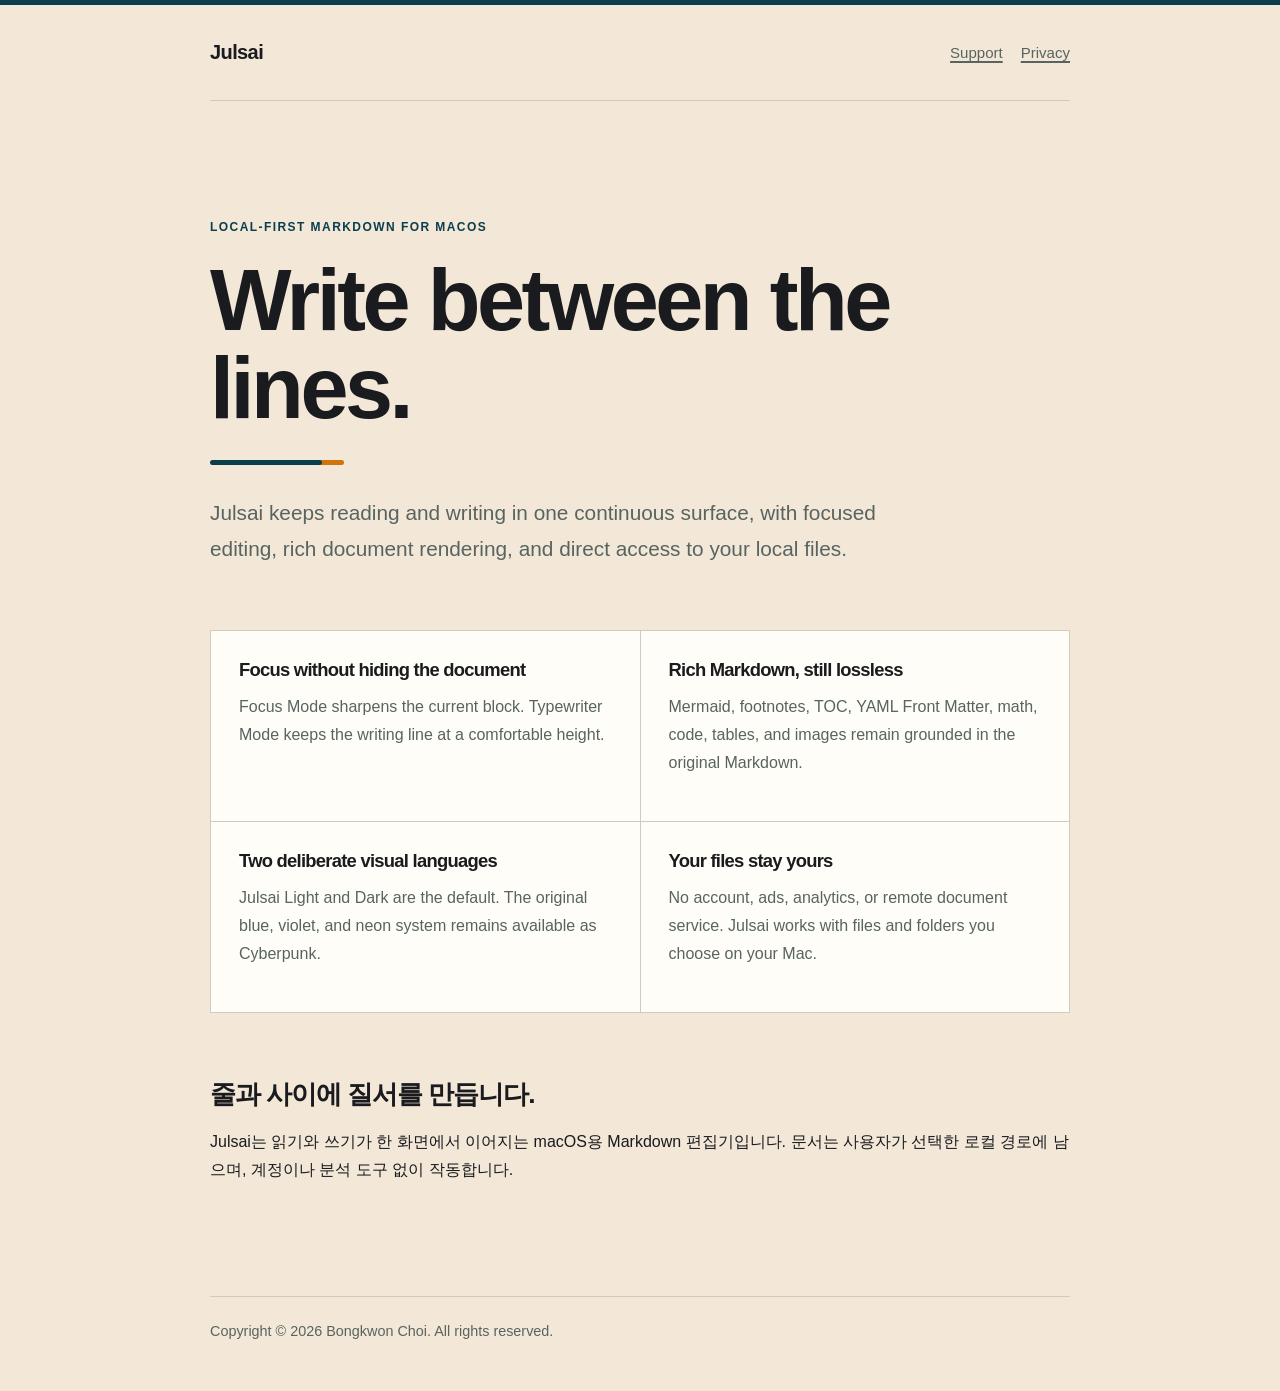
==== index.html @ a71519e7 "Publish Julsai support site" ====
<!doctype html>
<html lang="en">
<head>
  <meta charset="utf-8">
  <meta name="viewport" content="width=device-width, initial-scale=1">
  <meta name="description" content="Julsai is a focused, local-first Markdown editor for macOS.">
  <title>Julsai — Markdown, made for deep focus</title>
  <link rel="stylesheet" href="assets/site.css">
</head>
<body>
  <div class="shell">
    <header>
      <a class="wordmark" href="./">Julsai</a>
      <nav aria-label="Primary navigation">
        <a href="support/">Support</a>
        <a href="privacy/">Privacy</a>
      </nav>
    </header>
    <main>
      <p class="eyebrow">Local-first Markdown for macOS</p>
      <h1>Write between the lines.</h1>
      <p class="lede">Julsai keeps reading and writing in one continuous surface, with focused editing, rich document rendering, and direct access to your local files.</p>
      <div class="feature-grid">
        <section>
          <h2>Focus without hiding the document</h2>
          <p>Focus Mode sharpens the current block. Typewriter Mode keeps the writing line at a comfortable height.</p>
        </section>
        <section>
          <h2>Rich Markdown, still lossless</h2>
          <p>Mermaid, footnotes, TOC, YAML Front Matter, math, code, tables, and images remain grounded in the original Markdown.</p>
        </section>
        <section>
          <h2>Two deliberate visual languages</h2>
          <p>Julsai Light and Dark are the default. The original blue, violet, and neon system remains available as Cyberpunk.</p>
        </section>
        <section>
          <h2>Your files stay yours</h2>
          <p>No account, ads, analytics, or remote document service. Julsai works with files and folders you choose on your Mac.</p>
        </section>
      </div>
      <h2 lang="ko">줄과 사이에 질서를 만듭니다.</h2>
      <p lang="ko">Julsai는 읽기와 쓰기가 한 화면에서 이어지는 macOS용 Markdown 편집기입니다. 문서는 사용자가 선택한 로컬 경로에 남으며, 계정이나 분석 도구 없이 작동합니다.</p>
    </main>
    <footer>Copyright © 2026 Bongkwon Choi. All rights reserved.</footer>
  </div>
</body>
</html>
---- assets/site.css ----
:root {
  color-scheme: light dark;
  --canvas: #f3e7d8;
  --surface: #fffdf7;
  --text: #191b1e;
  --secondary: #586460;
  --line: #d1cabd;
  --structure: #0b3e4c;
  --decorative: #aa1e14;
  --highlight: #d0750a;
}

@media (prefers-color-scheme: dark) {
  :root {
    --canvas: #191b1e;
    --surface: #111718;
    --text: #f3e7d8;
    --secondary: #a7b1ad;
    --line: #303939;
    --structure: #7f9392;
    --decorative: #c76e62;
    --highlight: #d0750a;
  }
}

* { box-sizing: border-box; }

html {
  border-top: 5px solid var(--structure);
  background: var(--canvas);
  color: var(--text);
  font-family: -apple-system, BlinkMacSystemFont, "Apple SD Gothic Neo", "Noto Sans KR", sans-serif;
}

body { margin: 0; }

a {
  color: var(--structure);
  text-decoration-thickness: 2px;
  text-underline-offset: 3px;
}

a:focus-visible {
  outline: 3px solid var(--highlight);
  outline-offset: 3px;
}

.shell {
  width: min(100% - 40px, 860px);
  margin: 0 auto;
}

header {
  display: flex;
  align-items: center;
  justify-content: space-between;
  gap: 24px;
  min-height: 96px;
  border-bottom: 1px solid var(--line);
}

.wordmark {
  color: var(--text);
  font-size: 1.25rem;
  font-weight: 760;
  letter-spacing: -0.03em;
  text-decoration: none;
}

nav { display: flex; flex-wrap: wrap; gap: 18px; }
nav a { color: var(--secondary); font-size: 0.94rem; }

main { padding: clamp(60px, 11vw, 116px) 0 96px; }

.eyebrow {
  margin: 0 0 18px;
  color: var(--structure);
  font-size: 0.75rem;
  font-weight: 760;
  letter-spacing: 0.12em;
  text-transform: uppercase;
}

h1, h2 { letter-spacing: -0.04em; }
h1 { max-width: 760px; margin: 0; font-size: clamp(2.8rem, 8vw, 5.4rem); line-height: 1.02; }
h1::after { display: block; width: 112px; height: 5px; margin-top: 28px; border-radius: 99px; background: var(--structure); box-shadow: 22px 0 0 var(--highlight); content: ""; }
h2 { margin: 64px 0 16px; font-size: 1.65rem; }
h3 { margin: 32px 0 10px; color: var(--structure); }

.lede { max-width: 680px; margin: 30px 0 0; color: var(--secondary); font-size: clamp(1.05rem, 2.2vw, 1.3rem); line-height: 1.7; }
p, li { line-height: 1.75; }
li + li { margin-top: 7px; }

.feature-grid {
  display: grid;
  grid-template-columns: repeat(2, minmax(0, 1fr));
  gap: 1px;
  margin-top: 64px;
  border: 1px solid var(--line);
  background: var(--line);
}

.feature-grid section { min-height: 190px; background: var(--surface); padding: 28px; }
.feature-grid h2 { margin: 0 0 12px; font-size: 1.15rem; }
.feature-grid p { margin: 0; color: var(--secondary); }

.notice {
  margin: 48px 0;
  border-left: 4px solid var(--decorative);
  background: color-mix(in srgb, var(--decorative) 7%, transparent);
  padding: 18px 22px;
}

dl { display: grid; grid-template-columns: minmax(130px, 190px) 1fr; gap: 12px 24px; }
dt { color: var(--secondary); font-weight: 650; }
dd { margin: 0; }

footer { border-top: 1px solid var(--line); padding: 26px 0 52px; color: var(--secondary); font-size: 0.9rem; }

@media (max-width: 640px) {
  header { align-items: flex-start; flex-direction: column; justify-content: center; padding: 24px 0; }
  .feature-grid { grid-template-columns: 1fr; }
  dl { grid-template-columns: 1fr; gap: 3px; }
  dd { margin-bottom: 14px; }
}
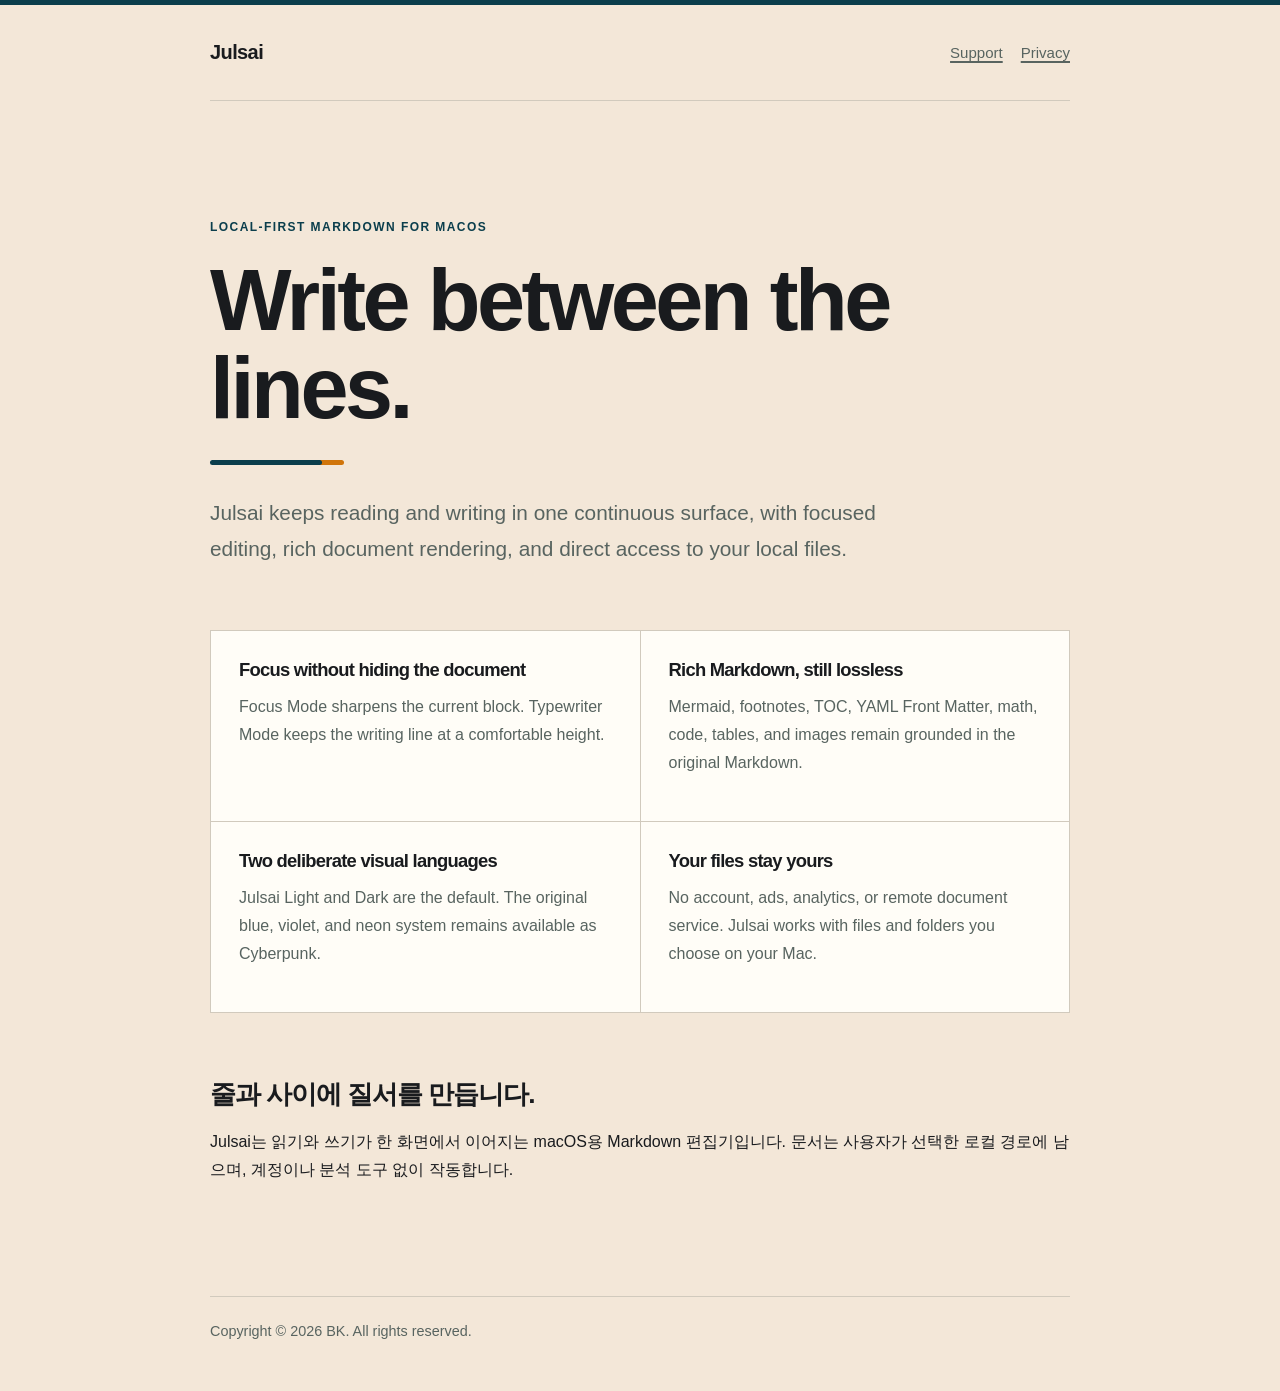
==== commit ce50cb90: "Update public copyright" ====
--- a/index.html
+++ b/index.html
@@ -41,7 +41,7 @@
       <h2 lang="ko">줄과 사이에 질서를 만듭니다.</h2>
       <p lang="ko">Julsai는 읽기와 쓰기가 한 화면에서 이어지는 macOS용 Markdown 편집기입니다. 문서는 사용자가 선택한 로컬 경로에 남으며, 계정이나 분석 도구 없이 작동합니다.</p>
     </main>
-    <footer>Copyright © 2026 Bongkwon Choi. All rights reserved.</footer>
+    <footer>Copyright © 2026 BK. All rights reserved.</footer>
   </div>
 </body>
 </html>
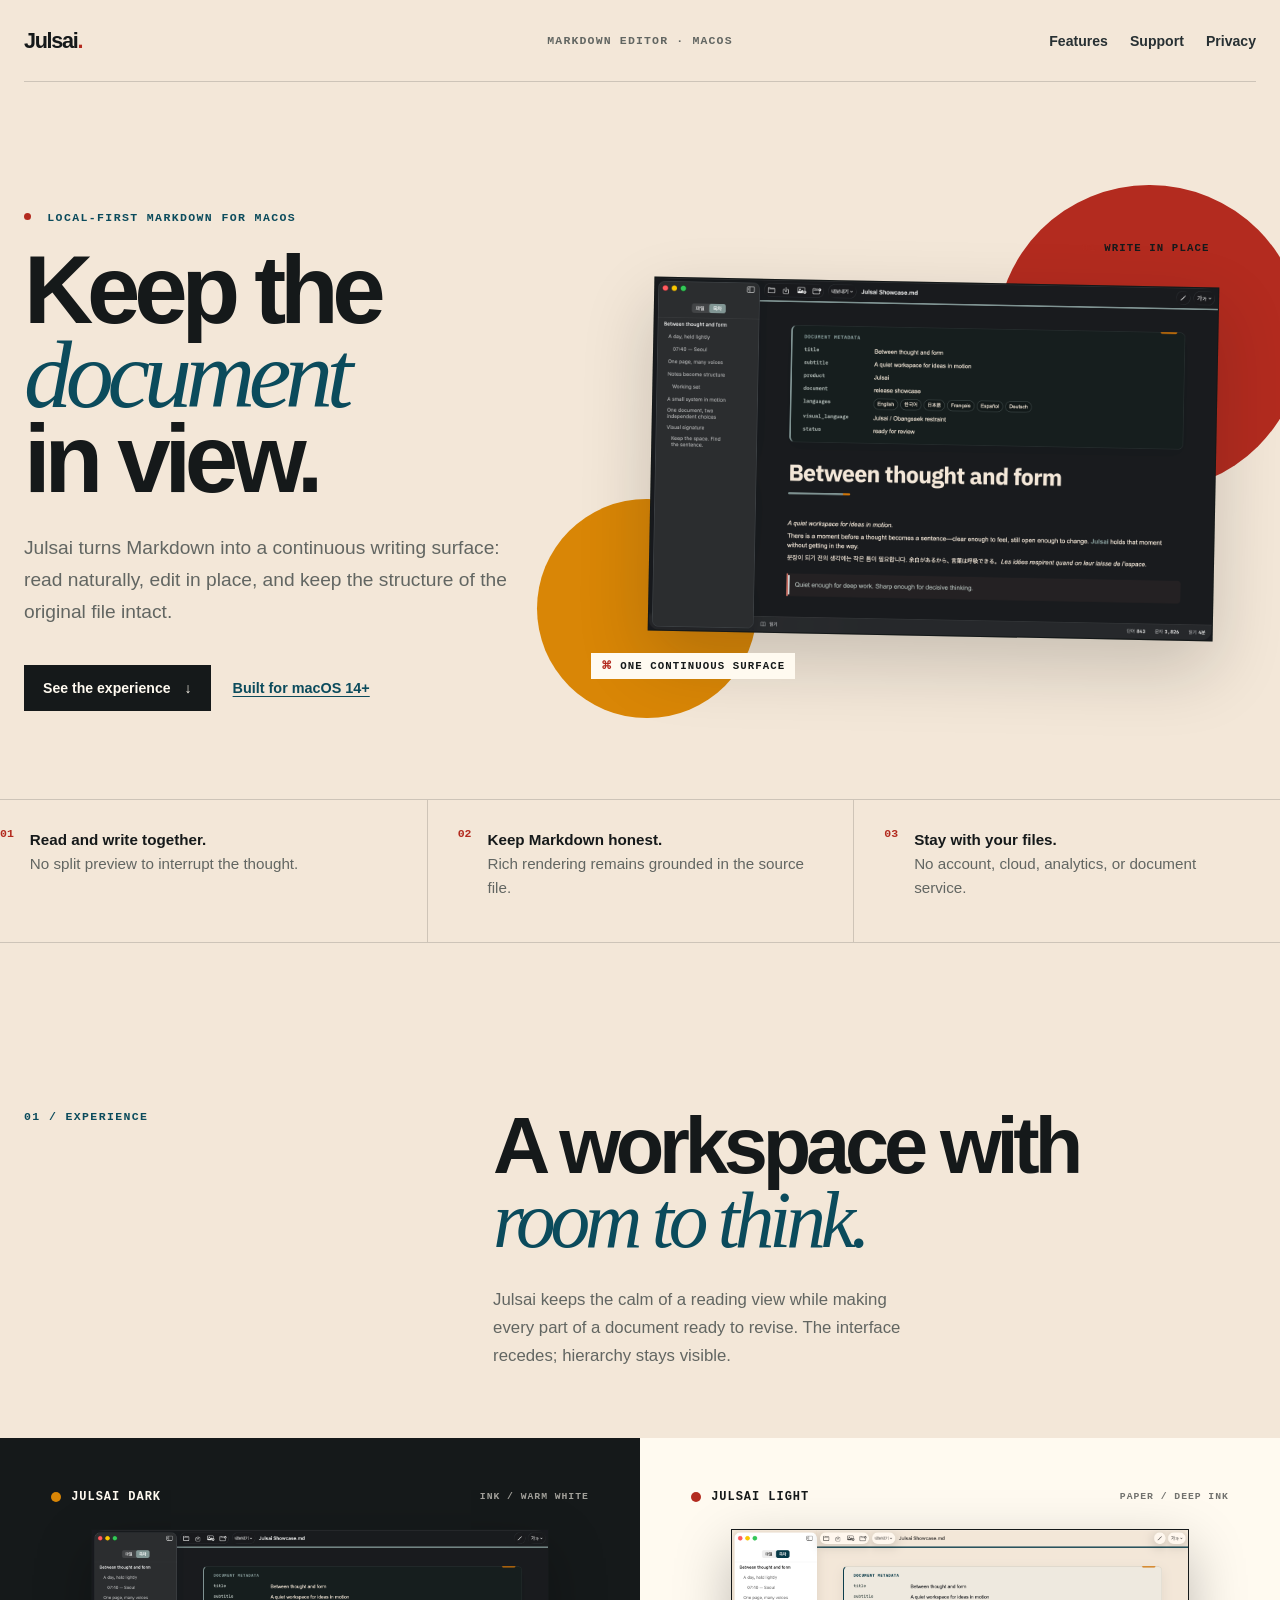
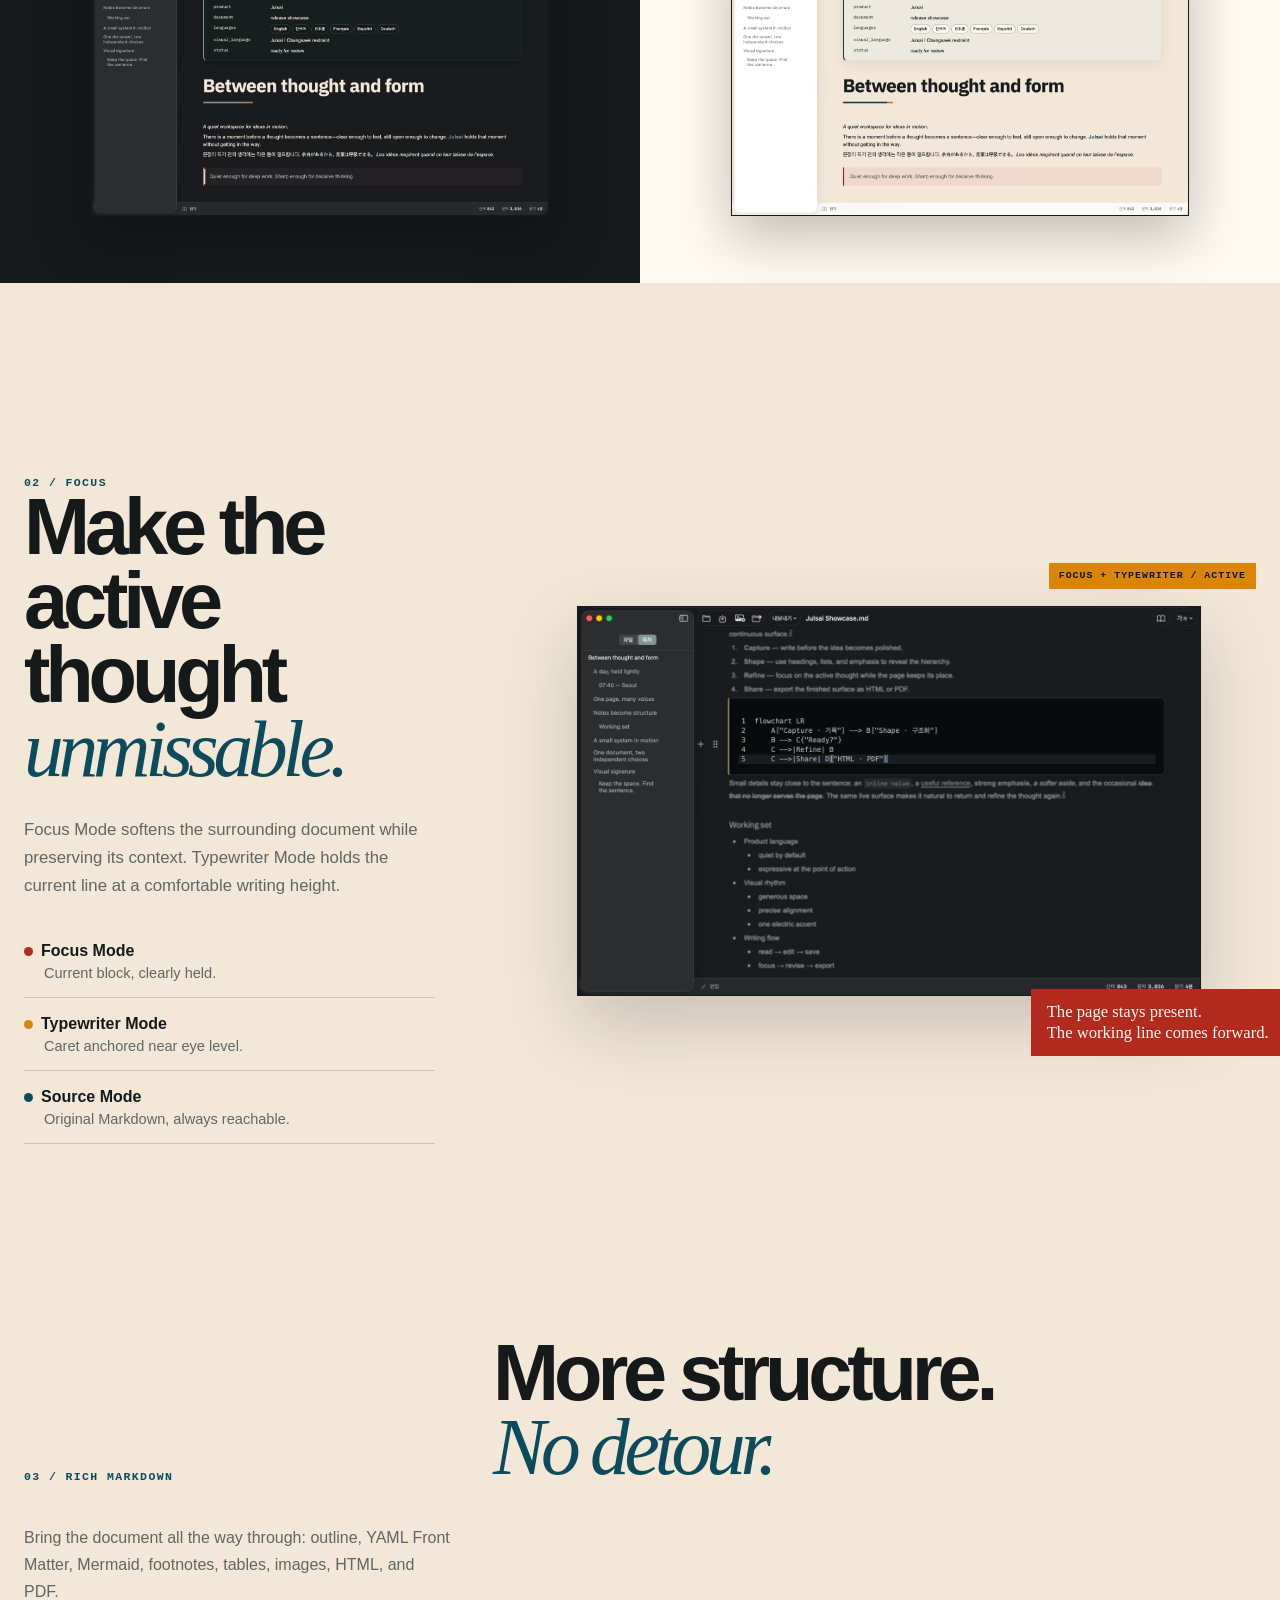
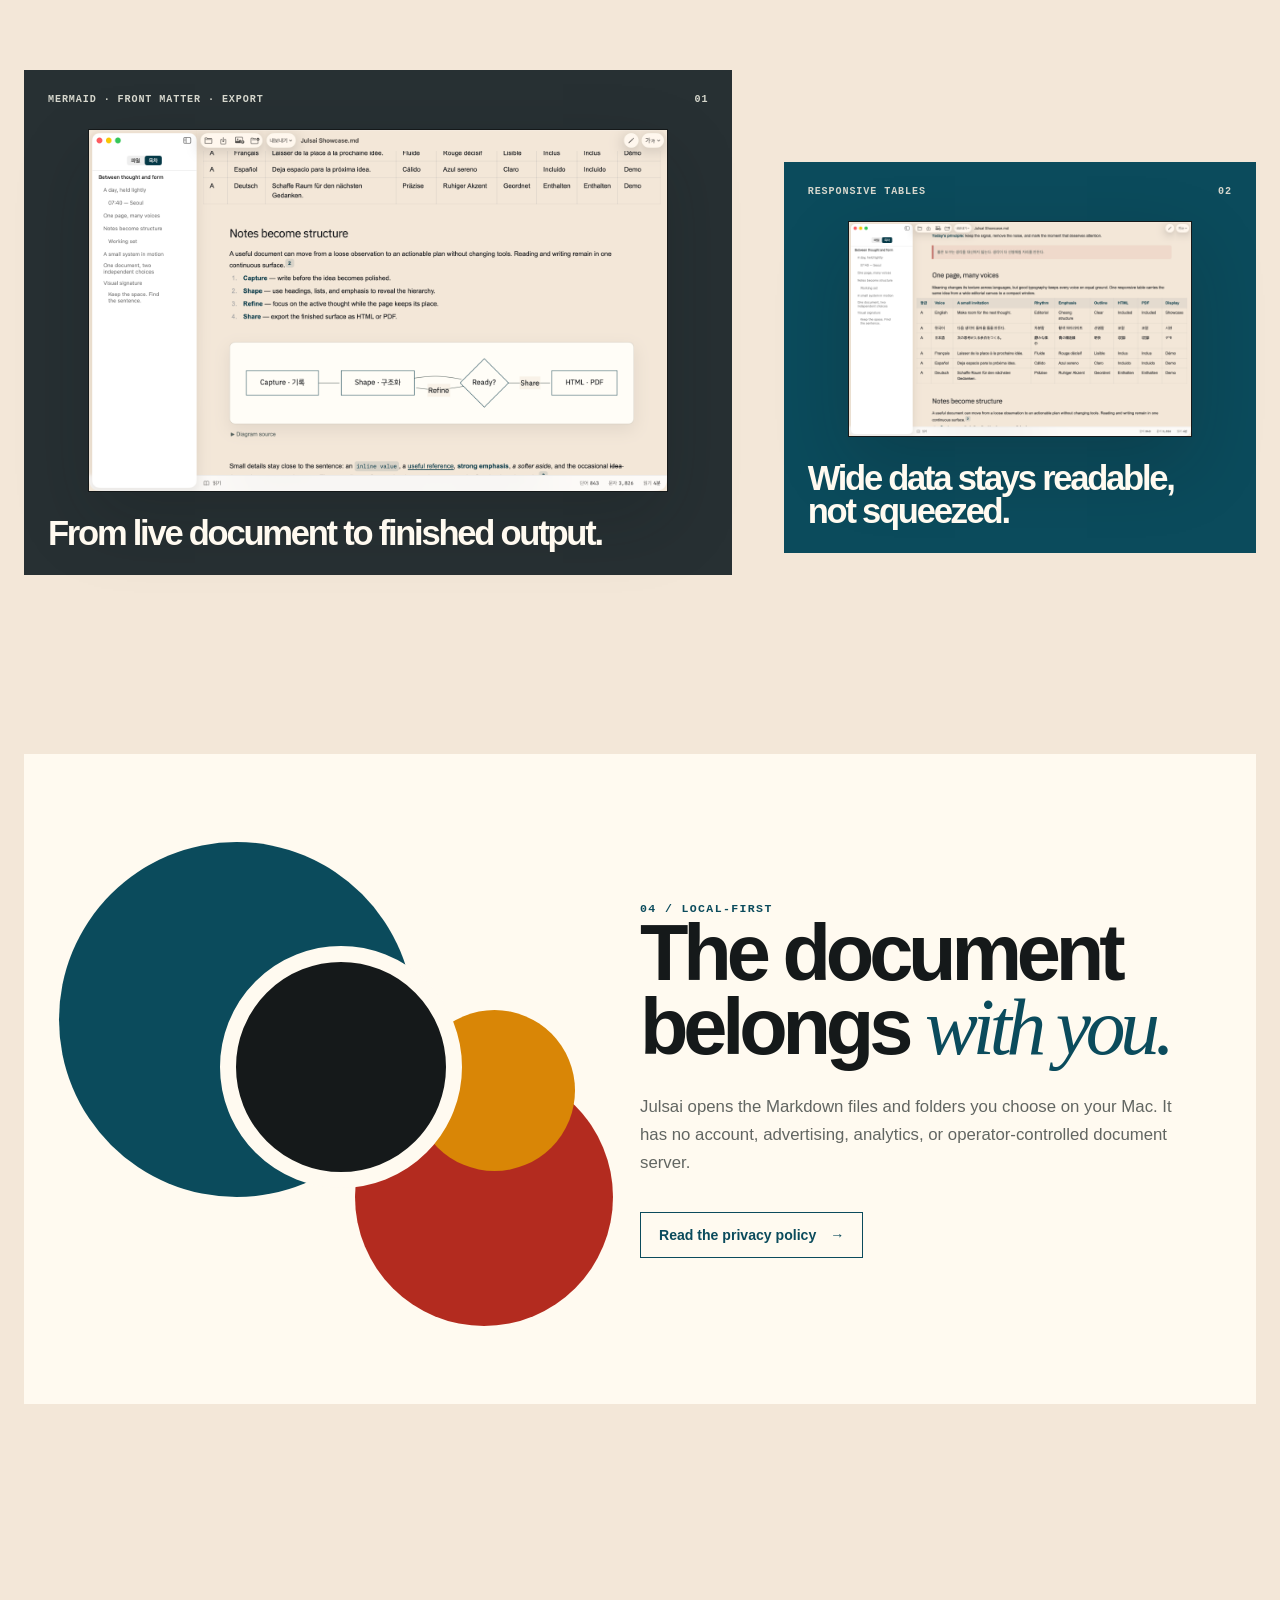
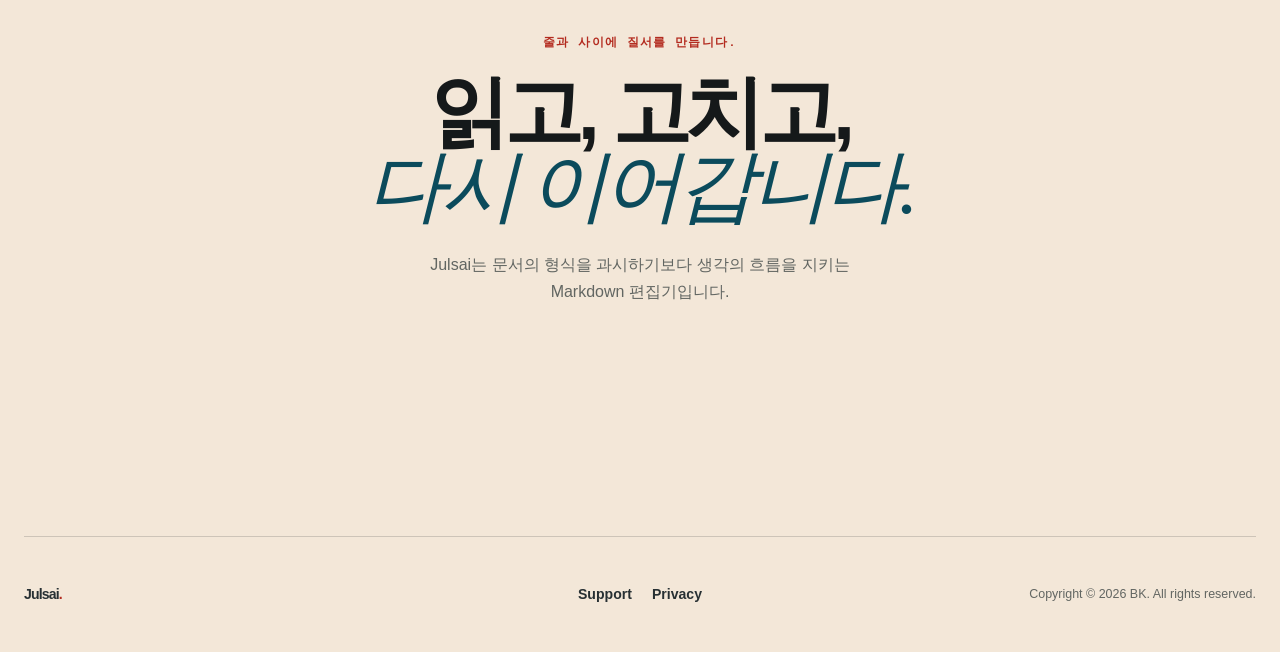
==== commit 3103f8e9: "Redesign Julsai product page" ====
--- a/index.html
+++ b/index.html
@@ -3,45 +3,132 @@
 <head>
   <meta charset="utf-8">
   <meta name="viewport" content="width=device-width, initial-scale=1">
-  <meta name="description" content="Julsai is a focused, local-first Markdown editor for macOS.">
-  <title>Julsai — Markdown, made for deep focus</title>
+  <meta name="description" content="Julsai is a focused, local-first Markdown editor for macOS. Read, write, and export in one continuous document surface.">
+  <title>Julsai — Keep the document in view</title>
   <link rel="stylesheet" href="assets/site.css">
 </head>
-<body>
-  <div class="shell">
-    <header>
-      <a class="wordmark" href="./">Julsai</a>
+<body class="site-home">
+  <div class="site-frame">
+    <header class="site-header">
+      <a class="wordmark" href="./" aria-label="Julsai home">Julsai<span aria-hidden="true">.</span></a>
+      <p class="platform">Markdown editor <span aria-hidden="true">·</span> macOS</p>
       <nav aria-label="Primary navigation">
+        <a href="#features">Features</a>
         <a href="support/">Support</a>
         <a href="privacy/">Privacy</a>
       </nav>
     </header>
+
     <main>
-      <p class="eyebrow">Local-first Markdown for macOS</p>
-      <h1>Write between the lines.</h1>
-      <p class="lede">Julsai keeps reading and writing in one continuous surface, with focused editing, rich document rendering, and direct access to your local files.</p>
-      <div class="feature-grid">
-        <section>
-          <h2>Focus without hiding the document</h2>
-          <p>Focus Mode sharpens the current block. Typewriter Mode keeps the writing line at a comfortable height.</p>
-        </section>
-        <section>
-          <h2>Rich Markdown, still lossless</h2>
-          <p>Mermaid, footnotes, TOC, YAML Front Matter, math, code, tables, and images remain grounded in the original Markdown.</p>
-        </section>
-        <section>
-          <h2>Two deliberate visual languages</h2>
-          <p>Julsai Light and Dark are the default. The original blue, violet, and neon system remains available as Cyberpunk.</p>
-        </section>
-        <section>
-          <h2>Your files stay yours</h2>
-          <p>No account, ads, analytics, or remote document service. Julsai works with files and folders you choose on your Mac.</p>
-        </section>
-      </div>
-      <h2 lang="ko">줄과 사이에 질서를 만듭니다.</h2>
-      <p lang="ko">Julsai는 읽기와 쓰기가 한 화면에서 이어지는 macOS용 Markdown 편집기입니다. 문서는 사용자가 선택한 로컬 경로에 남으며, 계정이나 분석 도구 없이 작동합니다.</p>
+      <section class="hero" aria-labelledby="hero-title">
+        <div class="hero-copy">
+          <p class="eyebrow"><span class="eyebrow-dot" aria-hidden="true"></span> Local-first Markdown for macOS</p>
+          <h1 id="hero-title">Keep the <em>document</em><br>in view.</h1>
+          <p class="hero-lede">Julsai turns Markdown into a continuous writing surface: read naturally, edit in place, and keep the structure of the original file intact.</p>
+          <div class="hero-actions">
+            <a class="button button-primary" href="#experience">See the experience <span aria-hidden="true">↓</span></a>
+            <a class="text-link" href="support/">Built for macOS 14+</a>
+          </div>
+        </div>
+
+        <div class="hero-visual" aria-label="Julsai Dark editing interface">
+          <div class="hero-orbit orbit-one" aria-hidden="true"></div>
+          <div class="hero-orbit orbit-two" aria-hidden="true"></div>
+          <div class="hero-caption caption-top"><span>01</span> WRITE IN PLACE</div>
+          <figure class="screen-card screen-card-hero">
+            <img src="assets/screenshots/01-dark-julsai.png" alt="Julsai Dark showing an editable Markdown document, outline sidebar, and local document controls." width="2880" height="1800">
+          </figure>
+          <div class="hero-caption caption-bottom"><span aria-hidden="true">⌘</span> ONE CONTINUOUS SURFACE</div>
+        </div>
+      </section>
+
+      <section class="principles" aria-label="Julsai principles">
+        <div><span class="principle-number">01</span><p><strong>Read and write together.</strong> No split preview to interrupt the thought.</p></div>
+        <div><span class="principle-number">02</span><p><strong>Keep Markdown honest.</strong> Rich rendering remains grounded in the source file.</p></div>
+        <div><span class="principle-number">03</span><p><strong>Stay with your files.</strong> No account, cloud, analytics, or document service.</p></div>
+      </section>
+
+      <section class="section-intro" id="experience" aria-labelledby="experience-title">
+        <p class="section-index">01 / EXPERIENCE</p>
+        <div>
+          <h2 id="experience-title">A workspace with<br><em>room to think.</em></h2>
+          <p>Julsai keeps the calm of a reading view while making every part of a document ready to revise. The interface recedes; hierarchy stays visible.</p>
+        </div>
+      </section>
+
+      <section class="theme-showcase" aria-label="Julsai Light and Dark themes">
+        <article class="theme-panel theme-dark">
+          <div class="theme-label"><span class="theme-swatch" aria-hidden="true"></span><span>Julsai Dark</span><span class="theme-note">Ink / warm white</span></div>
+          <figure class="screen-card"><img src="assets/screenshots/01-dark-julsai.png" alt="Julsai Dark interface with a structured Markdown document." width="2880" height="1800" loading="lazy"></figure>
+        </article>
+        <article class="theme-panel theme-light">
+          <div class="theme-label"><span class="theme-swatch" aria-hidden="true"></span><span>Julsai Light</span><span class="theme-note">Paper / deep ink</span></div>
+          <figure class="screen-card"><img src="assets/screenshots/02-light-julsai.png" alt="Julsai Light interface showing the same Markdown workspace in a warm paper palette." width="2880" height="1800" loading="lazy"></figure>
+        </article>
+      </section>
+
+      <section class="focus-section" id="features" aria-labelledby="focus-title">
+        <div class="focus-copy">
+          <p class="section-index">02 / FOCUS</p>
+          <h2 id="focus-title">Make the active<br>thought <em>unmissable.</em></h2>
+          <p>Focus Mode softens the surrounding document while preserving its context. Typewriter Mode holds the current line at a comfortable writing height.</p>
+          <dl class="feature-list">
+            <div><dt><span class="feature-mark mark-red" aria-hidden="true"></span>Focus Mode</dt><dd>Current block, clearly held.</dd></div>
+            <div><dt><span class="feature-mark mark-yellow" aria-hidden="true"></span>Typewriter Mode</dt><dd>Caret anchored near eye level.</dd></div>
+            <div><dt><span class="feature-mark mark-blue" aria-hidden="true"></span>Source Mode</dt><dd>Original Markdown, always reachable.</dd></div>
+          </dl>
+        </div>
+        <div class="focus-visual">
+          <p class="screen-label">FOCUS + TYPEWRITER / ACTIVE</p>
+          <figure class="screen-card screen-card-focus"><img src="assets/screenshots/03-focus-typewriter.png" alt="Julsai Focus and Typewriter modes active, emphasizing the current Mermaid code block and writing line." width="2880" height="1800" loading="lazy"></figure>
+          <p class="visual-detail">The page stays present.<br>The working line comes forward.</p>
+        </div>
+      </section>
+
+      <section class="rich-section" aria-labelledby="rich-title">
+        <div class="rich-heading">
+          <p class="section-index">03 / RICH MARKDOWN</p>
+          <h2 id="rich-title">More structure.<br><em>No detour.</em></h2>
+          <p>Bring the document all the way through: outline, YAML Front Matter, Mermaid, footnotes, tables, images, HTML, and PDF.</p>
+        </div>
+        <div class="rich-grid">
+          <article class="rich-card rich-card-large">
+            <div class="card-meta"><span>MERMAID · FRONT MATTER · EXPORT</span><span>01</span></div>
+            <figure class="screen-card"><img src="assets/screenshots/04-rich-document-export.png" alt="Julsai displaying a rich Markdown document with a diagram and export controls." width="2880" height="1800" loading="lazy"></figure>
+            <h3>From live document to finished output.</h3>
+          </article>
+          <article class="rich-card rich-card-offset">
+            <div class="card-meta"><span>RESPONSIVE TABLES</span><span>02</span></div>
+            <figure class="screen-card"><img src="assets/screenshots/05-responsive-table.png" alt="Julsai showing a wide Markdown table that remains readable with horizontal scrolling." width="2880" height="1800" loading="lazy"></figure>
+            <h3>Wide data stays readable,<br>not squeezed.</h3>
+          </article>
+        </div>
+      </section>
+
+      <section class="local-section" aria-labelledby="local-title">
+        <div class="local-art" aria-hidden="true">
+          <span class="shape shape-blue"></span><span class="shape shape-red"></span><span class="shape shape-yellow"></span><span class="shape shape-paper"></span>
+        </div>
+        <div class="local-copy">
+          <p class="section-index">04 / LOCAL-FIRST</p>
+          <h2 id="local-title">The document<br>belongs <em>with you.</em></h2>
+          <p>Julsai opens the Markdown files and folders you choose on your Mac. It has no account, advertising, analytics, or operator-controlled document server.</p>
+          <a class="button button-quiet" href="privacy/">Read the privacy policy <span aria-hidden="true">→</span></a>
+        </div>
+      </section>
+
+      <section class="closing" lang="ko" aria-labelledby="closing-title">
+        <p class="section-index">줄과 사이에 질서를 만듭니다.</p>
+        <h2 id="closing-title">읽고, 고치고,<br><em>다시 이어갑니다.</em></h2>
+        <p>Julsai는 문서의 형식을 과시하기보다 생각의 흐름을 지키는 Markdown 편집기입니다.</p>
+      </section>
     </main>
-    <footer>Copyright © 2026 BK. All rights reserved.</footer>
+
+    <footer class="site-footer">
+      <a class="wordmark" href="./">Julsai<span aria-hidden="true">.</span></a>
+      <div><a href="support/">Support</a><a href="privacy/">Privacy</a></div>
+      <p>Copyright © 2026 BK. All rights reserved.</p>
+    </footer>
   </div>
 </body>
 </html>
--- a/assets/site.css
+++ b/assets/site.css
@@ -1,125 +1,146 @@
 :root {
-  color-scheme: light dark;
-  --canvas: #f3e7d8;
-  --surface: #fffdf7;
-  --text: #191b1e;
-  --secondary: #586460;
-  --line: #d1cabd;
-  --structure: #0b3e4c;
-  --decorative: #aa1e14;
-  --highlight: #d0750a;
-}
-
-@media (prefers-color-scheme: dark) {
-  :root {
-    --canvas: #191b1e;
-    --surface: #111718;
-    --text: #f3e7d8;
-    --secondary: #a7b1ad;
-    --line: #303939;
-    --structure: #7f9392;
-    --decorative: #c76e62;
-    --highlight: #d0750a;
-  }
+  color-scheme: light;
+  --paper: #f3e7d8;
+  --paper-bright: #fffaf0;
+  --ink: #15191a;
+  --ink-soft: #273033;
+  --muted: #626662;
+  --line: rgba(21, 25, 26, .17);
+  --blue: #0b4b5c;
+  --red: #b32b1f;
+  --yellow: #d98606;
+  --white: #fffaf0;
+  --shadow: 0 28px 70px rgba(18, 22, 22, .19);
+  --content-width: min(100% - 48px, 1380px);
+  font-family: -apple-system, BlinkMacSystemFont, "Apple SD Gothic Neo", "Noto Sans KR", sans-serif;
 }
 
 * { box-sizing: border-box; }
+html { background: var(--paper); color: var(--ink); scroll-behavior: smooth; }
+body { margin: 0; }
+img { display: block; max-width: 100%; }
+a { color: inherit; text-underline-offset: .18em; text-decoration-thickness: 1px; }
+a:focus-visible { outline: 3px solid var(--yellow); outline-offset: 5px; }
 
-html {
-  border-top: 5px solid var(--structure);
-  background: var(--canvas);
-  color: var(--text);
-  font-family: -apple-system, BlinkMacSystemFont, "Apple SD Gothic Neo", "Noto Sans KR", sans-serif;
+.site-frame { overflow: hidden; }
+.site-header, .site-footer, .shell { width: var(--content-width); margin: 0 auto; }
+.site-header {
+  display: grid;
+  grid-template-columns: 1fr auto 1fr;
+  align-items: center;
+  min-height: 82px;
+  border-bottom: 1px solid var(--line);
+  gap: 24px;
 }
+.wordmark { color: var(--ink); font-size: 1.35rem; font-weight: 800; letter-spacing: -.06em; text-decoration: none; }
+.wordmark span { color: var(--red); }
+.platform { margin: 0; color: var(--muted); font: 650 .72rem/1.2 ui-monospace, SFMono-Regular, Menlo, monospace; letter-spacing: .1em; text-transform: uppercase; }
+nav { display: flex; justify-content: flex-end; flex-wrap: wrap; gap: 22px; }
+nav a, .site-footer a { color: var(--ink-soft); font-size: .88rem; font-weight: 650; text-decoration: none; }
+nav a:hover, .site-footer a:hover { color: var(--red); }
 
-body { margin: 0; }
+.hero, .section-intro, .focus-section, .rich-section, .local-section, .closing { width: var(--content-width); margin: 0 auto; }
+.hero { display: grid; grid-template-columns: minmax(300px, .92fr) minmax(490px, 1.25fr); align-items: center; min-height: 680px; gap: clamp(32px, 6vw, 100px); padding: clamp(68px, 10vw, 140px) 0 88px; }
+.eyebrow, .section-index { margin: 0; color: var(--blue); font: 750 .72rem/1.35 ui-monospace, SFMono-Regular, Menlo, monospace; letter-spacing: .12em; text-transform: uppercase; }
+.eyebrow-dot { display: inline-block; width: 7px; height: 7px; margin: 0 8px 1px 0; border-radius: 50%; background: var(--red); }
+h1, h2, h3 { margin: 0; letter-spacing: -.065em; }
+h1 { max-width: 680px; margin-top: 22px; font-size: clamp(3.7rem, 7.5vw, 7.7rem); line-height: .88; }
+h1 em, h2 em { color: var(--blue); font-family: Georgia, "Times New Roman", serif; font-weight: 400; }
+.hero-lede { max-width: 550px; margin: 30px 0 0; color: var(--muted); font-size: clamp(1rem, 1.5vw, 1.22rem); line-height: 1.68; }
+.hero-actions { display: flex; align-items: center; flex-wrap: wrap; gap: 22px; margin-top: 36px; }
+.button { display: inline-flex; align-items: center; gap: 14px; border: 1px solid currentColor; padding: 14px 18px; font-size: .88rem; font-weight: 730; text-decoration: none; transition: background .2s ease, color .2s ease, transform .2s ease; }
+.button:hover { transform: translateY(-2px); }
+.button-primary { border-color: var(--ink); background: var(--ink); color: var(--paper-bright); }
+.button-primary:hover { background: var(--blue); border-color: var(--blue); }
+.text-link { color: var(--blue); font-size: .9rem; font-weight: 700; }
 
-a {
-  color: var(--structure);
-  text-decoration-thickness: 2px;
-  text-underline-offset: 3px;
+.hero-visual { position: relative; padding: 24px 0 27px 20px; }
+.screen-card { overflow: hidden; border: 1px solid rgba(21, 25, 26, .2); background: var(--ink); box-shadow: var(--shadow); }
+.screen-card img { width: 100%; height: auto; }
+.screen-card-hero { position: relative; z-index: 1; transform: rotate(1.1deg); }
+.hero-orbit { position: absolute; z-index: 0; border-radius: 50%; }
+.orbit-one { top: -13%; right: -7%; width: 46%; aspect-ratio: 1; background: var(--red); }
+.orbit-two { bottom: -9%; left: -8%; width: 33%; aspect-ratio: 1; background: var(--yellow); }
+.hero-caption { position: absolute; z-index: 2; color: var(--ink); font: 750 .67rem/1.15 ui-monospace, SFMono-Regular, Menlo, monospace; letter-spacing: .1em; }
+.hero-caption span { color: var(--red); }
+.caption-top { top: 0; right: 7%; }
+.caption-bottom { bottom: 0; left: 0; background: var(--paper-bright); padding: 7px 10px; }
+
+.principles { display: grid; grid-template-columns: repeat(3, 1fr); border-top: 1px solid var(--line); border-bottom: 1px solid var(--line); }
+.principles > div { display: grid; grid-template-columns: auto 1fr; gap: 16px; min-height: 142px; padding: 28px 30px 27px 0; }
+.principles > div + div { border-left: 1px solid var(--line); padding-left: 30px; }
+.principle-number { color: var(--red); font: 750 .72rem/1 ui-monospace, SFMono-Regular, Menlo, monospace; }
+.principles p { margin: 0; color: var(--muted); font-size: .95rem; line-height: 1.58; }
+.principles strong { display: block; color: var(--ink); }
+
+.section-intro { display: grid; grid-template-columns: .72fr 1.28fr; gap: 40px; padding: clamp(100px, 13vw, 190px) 0 68px; }
+.section-intro h2, .focus-copy h2, .rich-heading h2, .local-copy h2, .closing h2 { font-size: clamp(3rem, 6.2vw, 6.4rem); line-height: .93; }
+.section-intro > div > p { max-width: 430px; margin: 28px 0 0; color: var(--muted); font-size: 1.05rem; line-height: 1.68; }
+
+.theme-showcase { display: grid; grid-template-columns: 1fr 1fr; }
+.theme-panel { min-width: 0; padding: clamp(26px, 4vw, 56px); }
+.theme-dark { background: var(--ink); color: var(--white); }
+.theme-light { background: var(--paper-bright); color: var(--ink); }
+.theme-label { display: flex; align-items: center; gap: 10px; margin-bottom: 25px; font: 700 .75rem/1.2 ui-monospace, SFMono-Regular, Menlo, monospace; letter-spacing: .08em; text-transform: uppercase; }
+.theme-swatch { width: 10px; height: 10px; border-radius: 50%; background: var(--yellow); }
+.theme-light .theme-swatch { background: var(--red); }
+.theme-note { margin-left: auto; opacity: .6; font-size: .61rem; }
+.theme-panel .screen-card { box-shadow: 0 20px 52px rgba(0, 0, 0, .25); }
+
+.focus-section { display: grid; grid-template-columns: minmax(290px, .8fr) minmax(520px, 1.4fr); gap: clamp(42px, 8vw, 130px); align-items: center; padding: clamp(112px, 15vw, 220px) 0; }
+.focus-copy > p:not(.section-index) { max-width: 440px; margin: 29px 0 0; color: var(--muted); font-size: 1.05rem; line-height: 1.68; }
+.feature-list { display: grid; gap: 17px; margin: 42px 0 0; }
+.feature-list > div { padding-bottom: 16px; border-bottom: 1px solid var(--line); }
+.feature-list dt { color: var(--ink); font-weight: 760; }
+.feature-list dd { margin: 5px 0 0 20px; color: var(--muted); font-size: .91rem; }
+.feature-mark { display: inline-block; width: 9px; height: 9px; margin-right: 8px; border-radius: 50%; }
+.mark-red { background: var(--red); }.mark-yellow { background: var(--yellow); }.mark-blue { background: var(--blue); }
+.focus-visual { position: relative; padding: 27px 15px 44px 0; }
+.screen-label { position: absolute; top: 0; right: 0; z-index: 2; margin: 0; padding: 7px 10px; background: var(--yellow); color: var(--ink); font: 800 .62rem/1.2 ui-monospace, SFMono-Regular, Menlo, monospace; letter-spacing: .1em; }
+.screen-card-focus { position: relative; z-index: 1; }
+.visual-detail { position: absolute; right: -4%; bottom: 0; z-index: 2; margin: 0; padding: 13px 16px; background: var(--red); color: var(--white); font-family: Georgia, "Times New Roman", serif; font-size: 1.04rem; line-height: 1.25; }
+
+.rich-section { padding-bottom: clamp(100px, 14vw, 200px); }
+.rich-heading { display: grid; grid-template-columns: .72fr 1.28fr; gap: 40px; align-items: end; margin-bottom: 60px; }
+.rich-heading > p:not(.section-index) { max-width: 430px; margin: 0 0 5px; color: var(--muted); line-height: 1.68; }
+.rich-grid { display: grid; grid-template-columns: 1.2fr .8fr; gap: clamp(24px, 4vw, 62px); align-items: start; }
+.rich-card { min-width: 0; padding: 24px; background: var(--ink-soft); color: var(--white); }
+.rich-card-offset { margin-top: 92px; background: var(--blue); }
+.card-meta { display: flex; justify-content: space-between; gap: 16px; margin-bottom: 22px; color: #d6d7cd; font: 700 .63rem/1.2 ui-monospace, SFMono-Regular, Menlo, monospace; letter-spacing: .09em; }
+.rich-card h3 { margin-top: 25px; font-size: clamp(1.5rem, 2.7vw, 2.55rem); line-height: .98; }
+
+.local-section { position: relative; display: grid; grid-template-columns: 1fr 1fr; align-items: center; min-height: 650px; padding: 78px; background: var(--paper-bright); overflow: hidden; }
+.local-art { position: relative; align-self: stretch; min-height: 390px; }
+.shape { position: absolute; display: block; border-radius: 50%; }
+.shape-blue { top: 2%; left: -8%; width: 66%; aspect-ratio: 1; background: var(--blue); }
+.shape-red { right: 5%; bottom: 0; width: 48%; aspect-ratio: 1; background: var(--red); }
+.shape-yellow { top: 36%; right: 12%; width: 30%; aspect-ratio: 1; background: var(--yellow); }
+.shape-paper { top: 23%; left: 22%; width: 45%; aspect-ratio: 1; border: 16px solid var(--paper-bright); background: var(--ink); }
+.local-copy { position: relative; z-index: 1; max-width: 560px; }
+.local-copy > p:not(.section-index) { margin: 28px 0 0; color: var(--muted); font-size: 1.05rem; line-height: 1.68; }
+.button-quiet { margin-top: 34px; border-color: var(--blue); color: var(--blue); }.button-quiet:hover { background: var(--blue); color: var(--paper-bright); }
+
+.closing { padding: clamp(120px, 18vw, 250px) 0; text-align: center; }
+.closing .section-index { color: var(--red); }.closing h2 { margin-top: 25px; }.closing p:last-child { max-width: 440px; margin: 28px auto 0; color: var(--muted); line-height: 1.68; }
+.site-footer { display: grid; grid-template-columns: 1fr auto 1fr; align-items: center; gap: 20px; min-height: 116px; border-top: 1px solid var(--line); }
+.site-footer div { display: flex; gap: 20px; }.site-footer p { justify-self: end; margin: 0; color: var(--muted); font-size: .78rem; }
+
+/* Support and privacy pages share the same typography, with a deliberately quieter reading width. */
+.shell { max-width: 860px; }
+.shell header { display: flex; align-items: center; justify-content: space-between; min-height: 82px; border-bottom: 1px solid var(--line); gap: 24px; }
+.shell main { padding: clamp(70px, 11vw, 132px) 0 92px; }.shell h1 { margin-top: 20px; font-size: clamp(3.5rem, 8vw, 6.2rem); }.shell h2 { margin: 66px 0 16px; font-size: clamp(1.65rem, 3vw, 2.35rem); line-height: 1; }.shell h3 { margin: 34px 0 10px; color: var(--blue); }.shell .lede { max-width: 690px; margin: 27px 0 0; color: var(--muted); font-size: 1.12rem; line-height: 1.7; }.shell p, .shell li { line-height: 1.75; }.shell li + li { margin-top: 7px; }.shell footer { padding: 28px 0 52px; border-top: 1px solid var(--line); color: var(--muted); font-size: .85rem; }.shell .notice { margin: 46px 0; border-left: 4px solid var(--red); background: color-mix(in srgb, var(--red) 6%, transparent); padding: 18px 22px; }.shell dl { display: grid; grid-template-columns: minmax(130px, 190px) 1fr; gap: 12px 24px; }.shell dt { color: var(--muted); font-weight: 700; }.shell dd { margin: 0; }.shell code { padding: .1em .32em; background: rgba(11, 75, 92, .1); }
+
+@media (max-width: 900px) {
+  .hero { grid-template-columns: 1fr; min-height: 0; }.hero-copy { max-width: 660px; }.hero-visual { max-width: 760px; justify-self: end; width: min(100%, 760px); margin-top: 22px; }
+  .focus-section { grid-template-columns: 1fr; }.focus-copy { max-width: 650px; }.focus-visual { width: min(100%, 780px); justify-self: end; }
+  .local-section { grid-template-columns: 1fr; padding: 56px; }.local-art { min-height: 290px; order: 2; margin-top: 54px; }.local-copy { max-width: 680px; }
 }
-
-a:focus-visible {
-  outline: 3px solid var(--highlight);
-  outline-offset: 3px;
+@media (max-width: 700px) {
+  :root { --content-width: min(100% - 32px, 1380px); }.site-header { grid-template-columns: 1fr auto; min-height: 72px; }.platform { display: none; }.site-header nav { gap: 14px; }
+  .principles, .theme-showcase, .rich-grid { grid-template-columns: 1fr; }.principles > div, .principles > div + div { min-height: auto; padding: 22px 0; border-left: 0; }.principles > div + div { border-top: 1px solid var(--line); }
+  .section-intro, .rich-heading { grid-template-columns: 1fr; gap: 22px; }.section-intro { padding-top: 110px; }.rich-heading { margin-bottom: 38px; }.rich-heading > p:not(.section-index) { margin: 0; }.rich-card-offset { margin-top: 0; }
+  .hero { padding-top: 78px; }.hero-visual { padding-left: 8px; }.caption-top { right: 0; }.visual-detail { right: 0; }.local-section { width: 100%; padding: 52px 16px; }.local-copy { width: var(--content-width); margin: 0 auto; }.local-art { width: var(--content-width); margin-inline: auto; }
+  .site-footer { grid-template-columns: 1fr; padding: 28px 0; }.site-footer p { justify-self: start; }.shell dl { grid-template-columns: 1fr; gap: 3px; }.shell dd { margin-bottom: 14px; }
 }
-
-.shell {
-  width: min(100% - 40px, 860px);
-  margin: 0 auto;
-}
-
-header {
-  display: flex;
-  align-items: center;
-  justify-content: space-between;
-  gap: 24px;
-  min-height: 96px;
-  border-bottom: 1px solid var(--line);
-}
-
-.wordmark {
-  color: var(--text);
-  font-size: 1.25rem;
-  font-weight: 760;
-  letter-spacing: -0.03em;
-  text-decoration: none;
-}
-
-nav { display: flex; flex-wrap: wrap; gap: 18px; }
-nav a { color: var(--secondary); font-size: 0.94rem; }
-
-main { padding: clamp(60px, 11vw, 116px) 0 96px; }
-
-.eyebrow {
-  margin: 0 0 18px;
-  color: var(--structure);
-  font-size: 0.75rem;
-  font-weight: 760;
-  letter-spacing: 0.12em;
-  text-transform: uppercase;
-}
-
-h1, h2 { letter-spacing: -0.04em; }
-h1 { max-width: 760px; margin: 0; font-size: clamp(2.8rem, 8vw, 5.4rem); line-height: 1.02; }
-h1::after { display: block; width: 112px; height: 5px; margin-top: 28px; border-radius: 99px; background: var(--structure); box-shadow: 22px 0 0 var(--highlight); content: ""; }
-h2 { margin: 64px 0 16px; font-size: 1.65rem; }
-h3 { margin: 32px 0 10px; color: var(--structure); }
-
-.lede { max-width: 680px; margin: 30px 0 0; color: var(--secondary); font-size: clamp(1.05rem, 2.2vw, 1.3rem); line-height: 1.7; }
-p, li { line-height: 1.75; }
-li + li { margin-top: 7px; }
-
-.feature-grid {
-  display: grid;
-  grid-template-columns: repeat(2, minmax(0, 1fr));
-  gap: 1px;
-  margin-top: 64px;
-  border: 1px solid var(--line);
-  background: var(--line);
-}
-
-.feature-grid section { min-height: 190px; background: var(--surface); padding: 28px; }
-.feature-grid h2 { margin: 0 0 12px; font-size: 1.15rem; }
-.feature-grid p { margin: 0; color: var(--secondary); }
-
-.notice {
-  margin: 48px 0;
-  border-left: 4px solid var(--decorative);
-  background: color-mix(in srgb, var(--decorative) 7%, transparent);
-  padding: 18px 22px;
-}
-
-dl { display: grid; grid-template-columns: minmax(130px, 190px) 1fr; gap: 12px 24px; }
-dt { color: var(--secondary); font-weight: 650; }
-dd { margin: 0; }
-
-footer { border-top: 1px solid var(--line); padding: 26px 0 52px; color: var(--secondary); font-size: 0.9rem; }
-
-@media (max-width: 640px) {
-  header { align-items: flex-start; flex-direction: column; justify-content: center; padding: 24px 0; }
-  .feature-grid { grid-template-columns: 1fr; }
-  dl { grid-template-columns: 1fr; gap: 3px; }
-  dd { margin-bottom: 14px; }
-}
+@media (max-width: 480px) { h1 { font-size: 3.45rem; }.hero-actions { align-items: flex-start; flex-direction: column; gap: 16px; }.site-header nav { display: none; }.theme-panel, .rich-card { padding: 18px; }.theme-note { display: none; }.local-art { min-height: 230px; }.shape-paper { border-width: 11px; } }
+@media (prefers-reduced-motion: no-preference) { .screen-card { transition: transform .35s ease, box-shadow .35s ease; }.theme-panel .screen-card:hover, .rich-card .screen-card:hover { transform: translateY(-7px); box-shadow: 0 34px 75px rgba(0, 0, 0, .28); } }
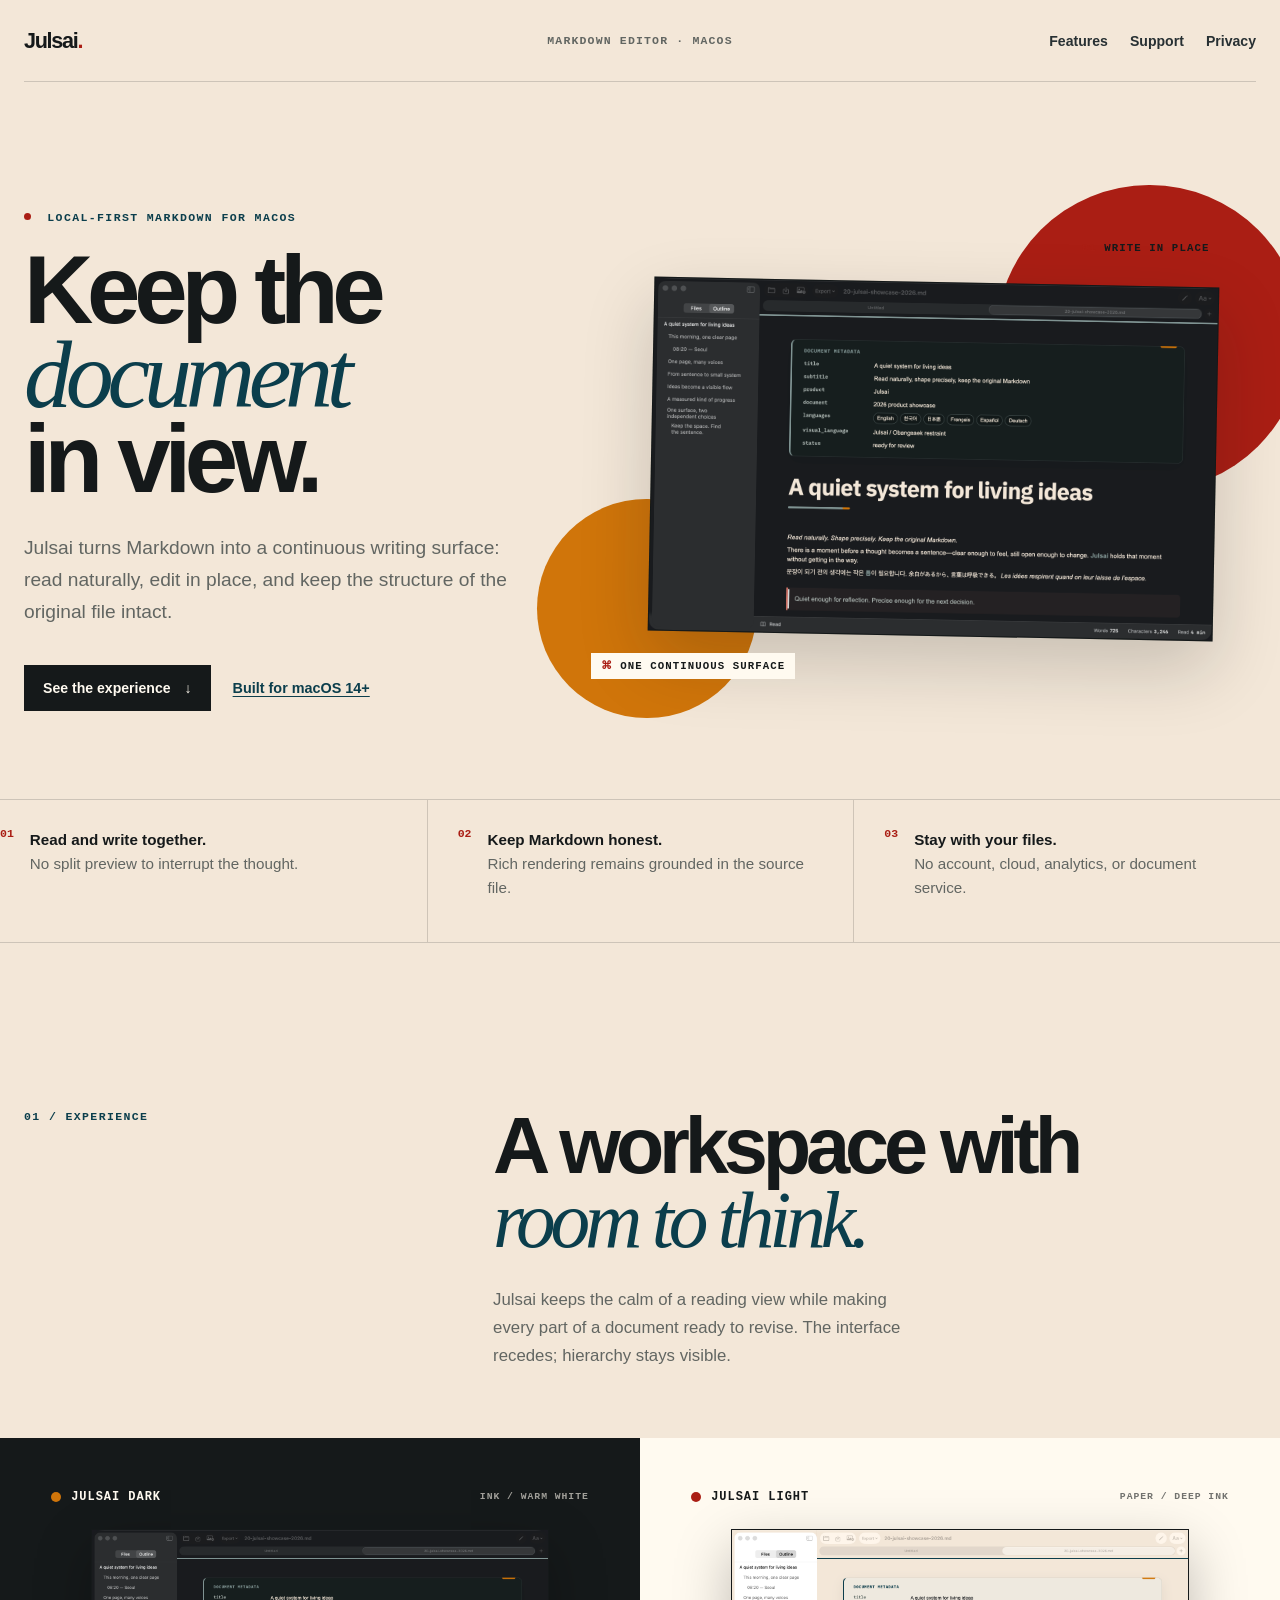
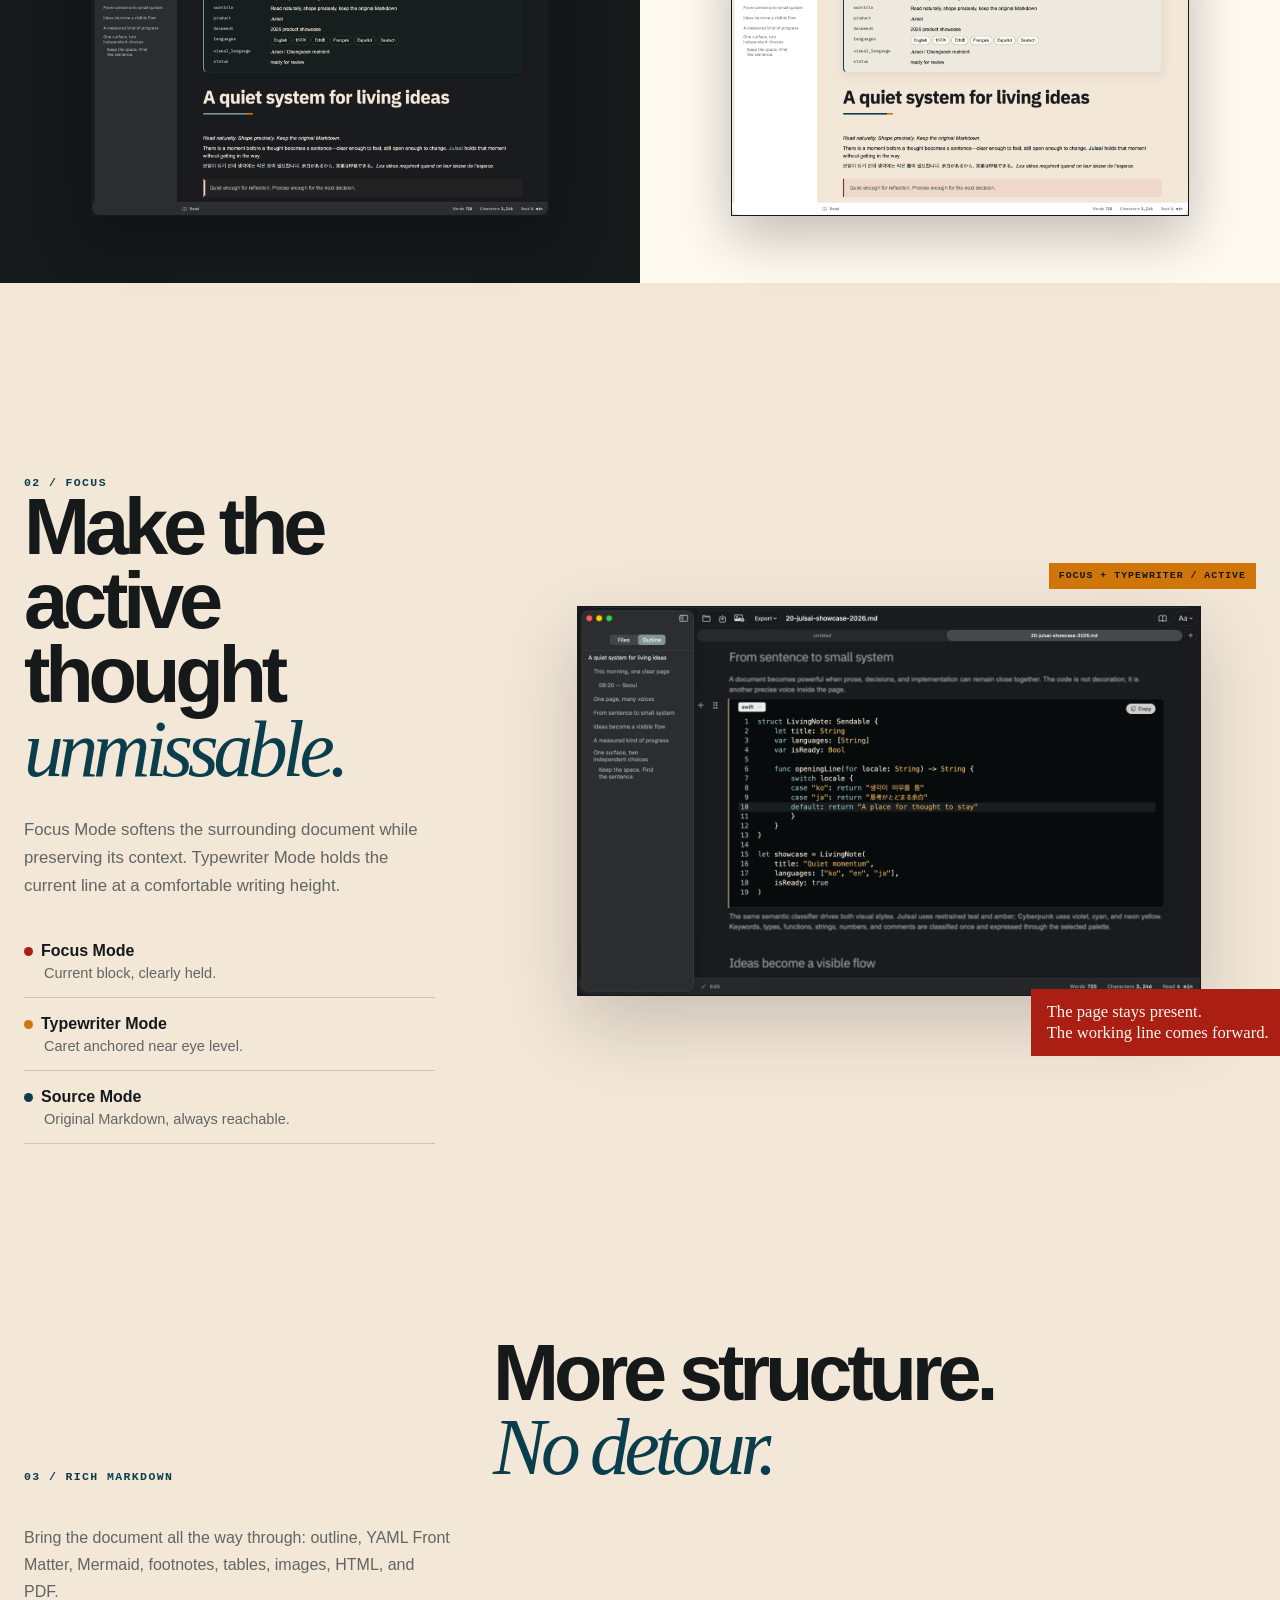
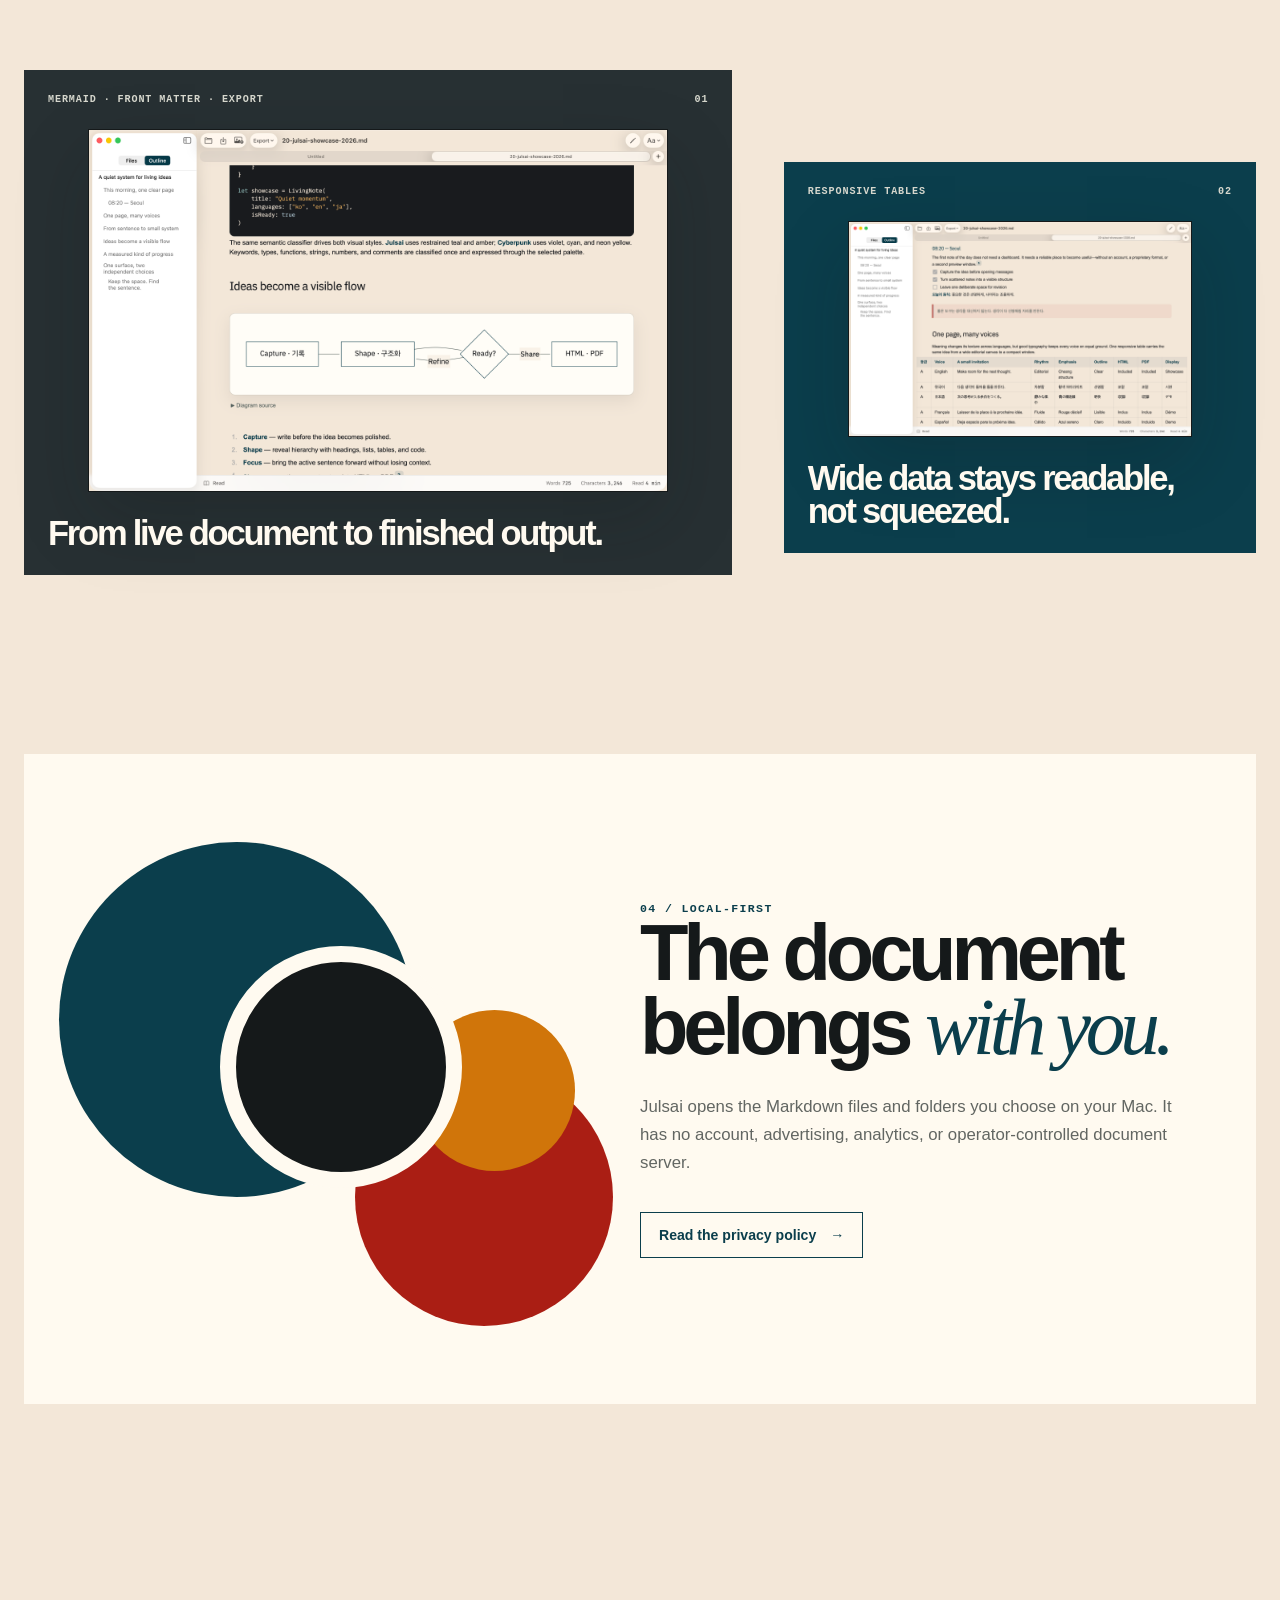
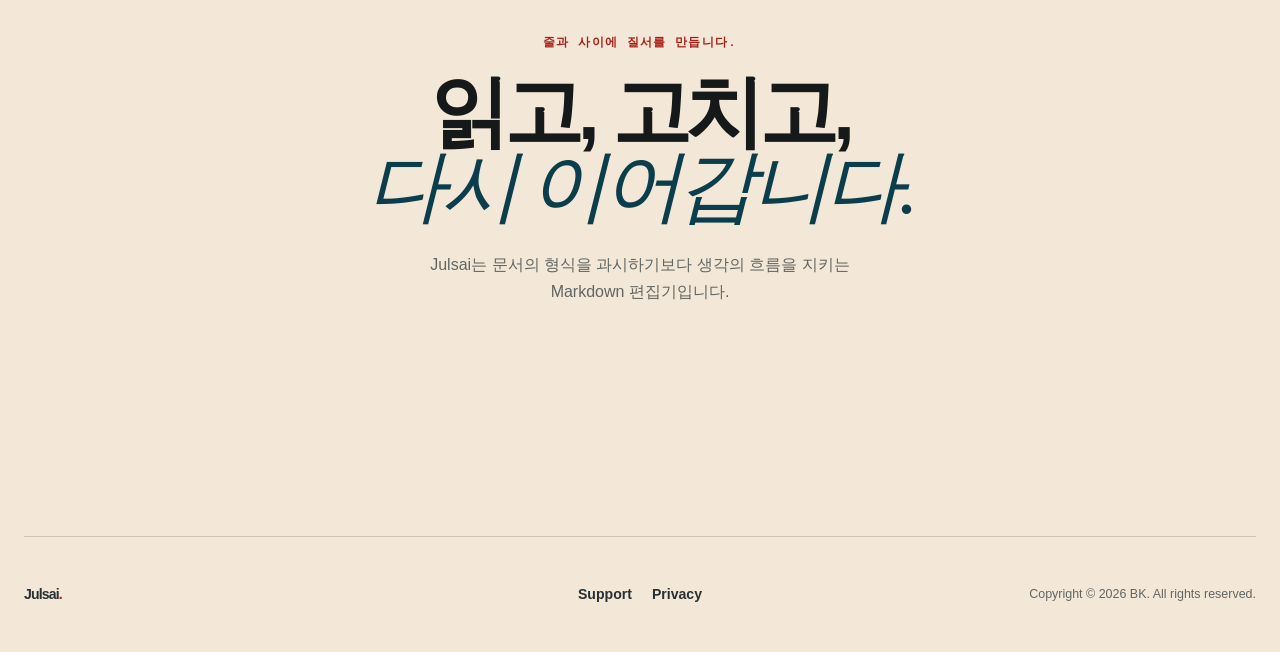
==== commit d9736898: "Update Julsai website screenshots" ====
--- a/index.html
+++ b/index.html
@@ -80,7 +80,7 @@
         </div>
         <div class="focus-visual">
           <p class="screen-label">FOCUS + TYPEWRITER / ACTIVE</p>
-          <figure class="screen-card screen-card-focus"><img src="assets/screenshots/03-focus-typewriter.png" alt="Julsai Focus and Typewriter modes active, emphasizing the current Mermaid code block and writing line." width="2880" height="1800" loading="lazy"></figure>
+          <figure class="screen-card screen-card-focus"><img src="assets/screenshots/03-focus-typewriter.png" alt="Julsai Focus and Typewriter modes active on a Swift code block with semantic syntax highlighting." width="2880" height="1800" loading="lazy"></figure>
           <p class="visual-detail">The page stays present.<br>The working line comes forward.</p>
         </div>
       </section>
@@ -99,7 +99,7 @@
           </article>
           <article class="rich-card rich-card-offset">
             <div class="card-meta"><span>RESPONSIVE TABLES</span><span>02</span></div>
-            <figure class="screen-card"><img src="assets/screenshots/05-responsive-table.png" alt="Julsai showing a wide Markdown table that remains readable with horizontal scrolling." width="2880" height="1800" loading="lazy"></figure>
+            <figure class="screen-card"><img src="assets/screenshots/05-responsive-table.png" alt="Julsai showing a readable multilingual Markdown table alongside a checklist and outline." width="2880" height="1800" loading="lazy"></figure>
             <h3>Wide data stays readable,<br>not squeezed.</h3>
           </article>
         </div>
--- a/assets/site.css
+++ b/assets/site.css
@@ -1,18 +1,45 @@
 :root {
-  color-scheme: light;
-  --paper: #f3e7d8;
+  color-scheme: light dark;
+  --canvas: #f3e7d8;
+  --structure: #0b3e4c;
+  --decorative: #aa1e14;
+  --highlight: #d0750a;
+  --paper: var(--canvas);
   --paper-bright: #fffaf0;
   --ink: #15191a;
   --ink-soft: #273033;
   --muted: #626662;
   --line: rgba(21, 25, 26, .17);
-  --blue: #0b4b5c;
-  --red: #b32b1f;
-  --yellow: #d98606;
+  --blue: var(--structure);
+  --red: var(--decorative);
+  --yellow: var(--highlight);
   --white: #fffaf0;
   --shadow: 0 28px 70px rgba(18, 22, 22, .19);
   --content-width: min(100% - 48px, 1380px);
   font-family: -apple-system, BlinkMacSystemFont, "Apple SD Gothic Neo", "Noto Sans KR", sans-serif;
+}
+
+@media (prefers-color-scheme: dark) {
+  :root {
+    color-scheme: dark;
+    --canvas: #191b1e;
+    --structure: #7f9392;
+    --decorative: #c76e62;
+    --highlight: #d0750a;
+    --paper-bright: #111718;
+    --ink: #f3e7d8;
+    --ink-soft: #c5ccc8;
+    --muted: #a7b1ad;
+    --line: rgba(243, 231, 216, .18);
+    --white: #f3e7d8;
+    --shadow: 0 28px 70px rgba(5, 8, 9, .42);
+  }
+
+  .screen-card,
+  .theme-dark { background: #070b0c; }
+  .rich-card { background: #273033; }
+  .rich-card-offset { background: color-mix(in srgb, var(--structure) 28%, var(--canvas)); }
+  .visual-detail { color: var(--canvas); }
 }
 
 * { box-sizing: border-box; }
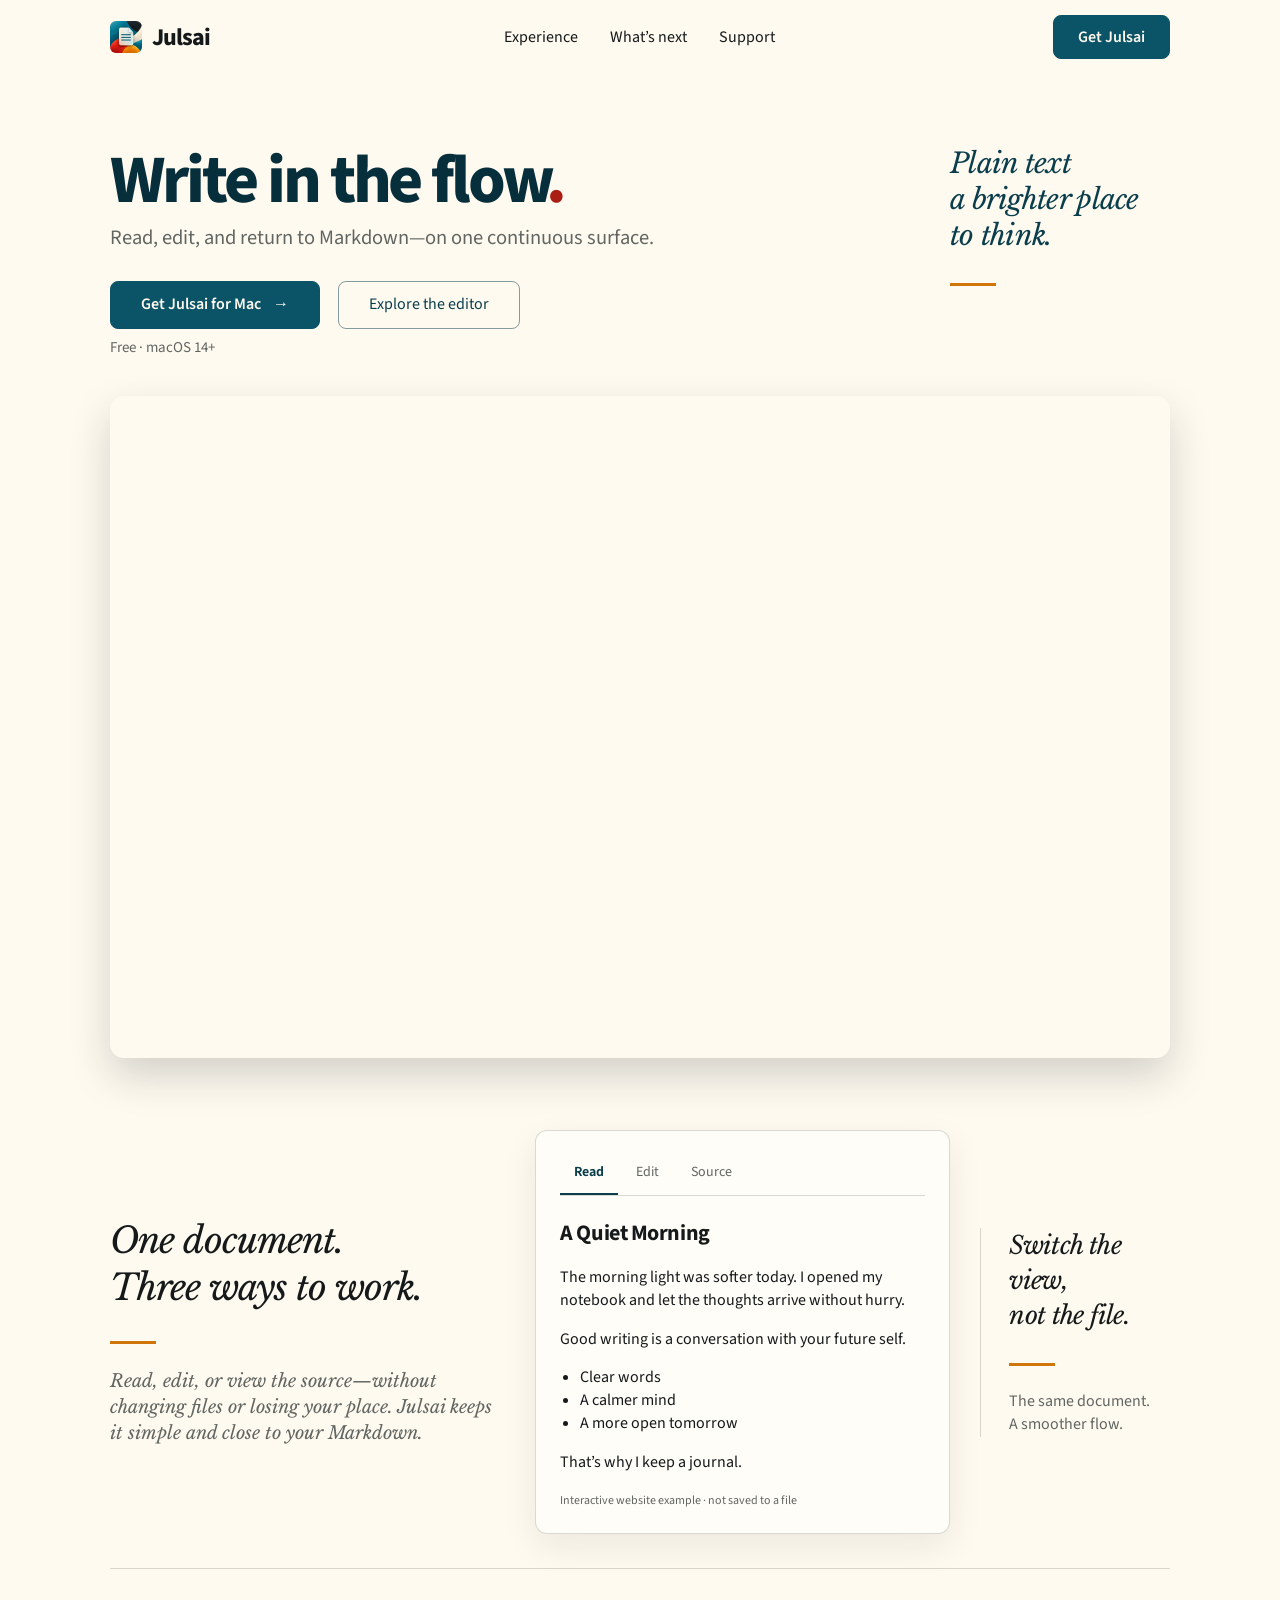
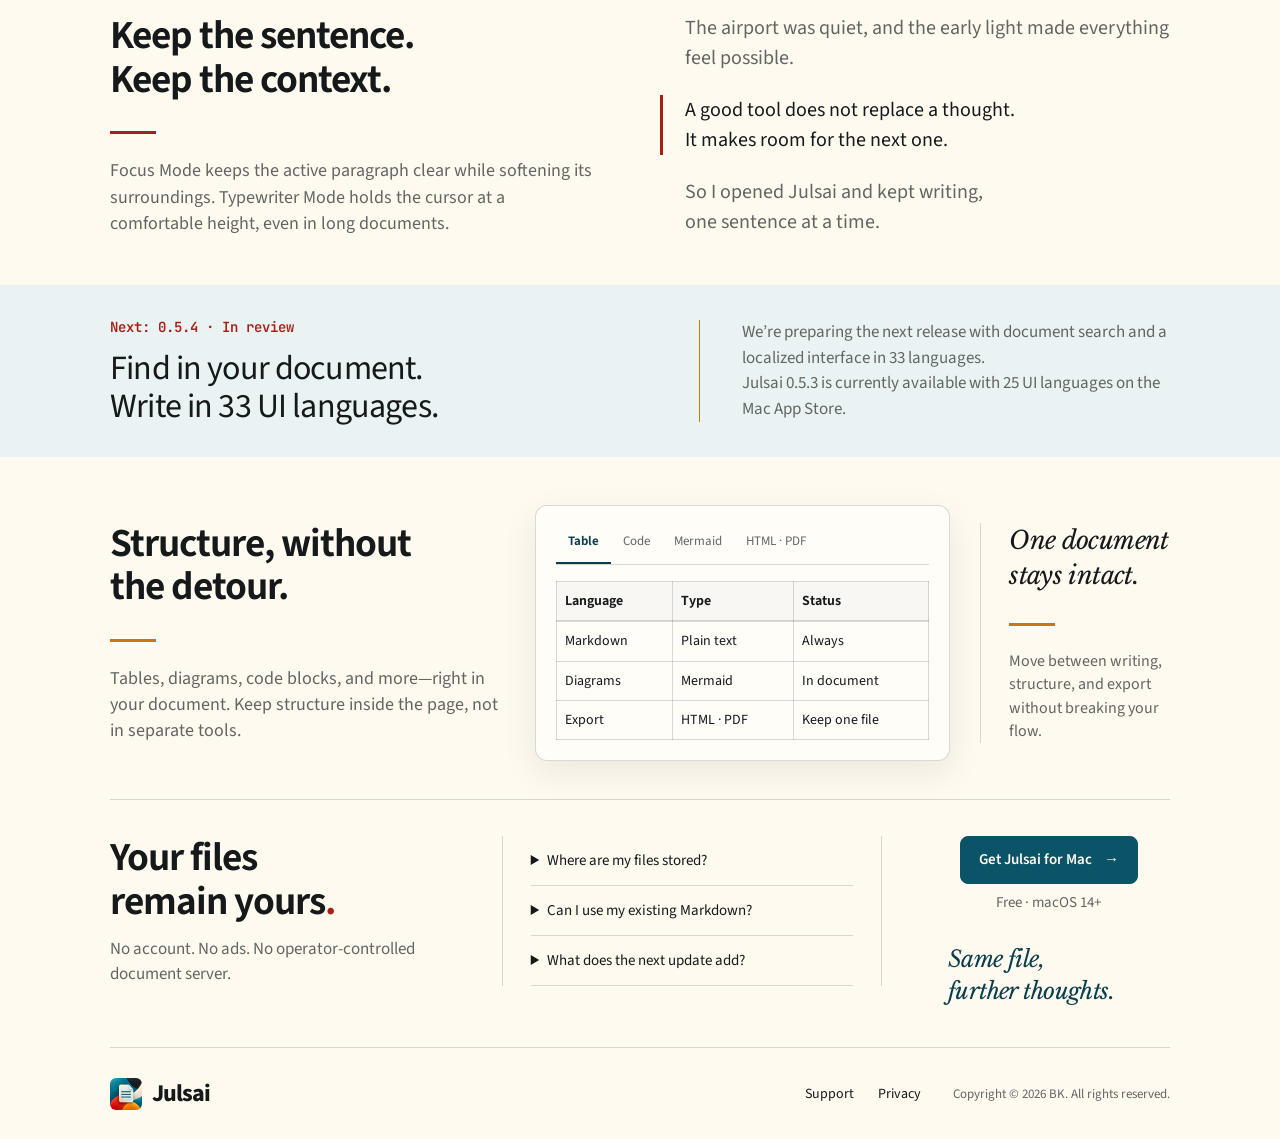
==== commit 396c189b: "Publish verified Paper and Light renewal from BKMarkdown a7fde80" ====
--- a/index.html
+++ b/index.html
@@ -3,132 +3,58 @@
 <head>
   <meta charset="utf-8">
   <meta name="viewport" content="width=device-width, initial-scale=1">
-  <meta name="description" content="Julsai is a focused, local-first Markdown editor for macOS. Read, write, and export in one continuous document surface.">
-  <title>Julsai — Keep the document in view</title>
+  <title>Julsai — Write in the flow.</title>
+  <meta name="description" content="A free Markdown editor for Mac. Read, edit, and return to source on one continuous surface. Local files, focus modes, and HTML or PDF export.">
+  <link rel="canonical" href="https://lepurecafe.github.io/julsai/">
+  <link rel="icon" type="image/png" sizes="128x128" href="assets/julsai-icon.png">
+  <meta property="og:type" content="website">
+  <meta property="og:title" content="Julsai — Write in the flow.">
+  <meta property="og:description" content="A calmer place to read and write Markdown. Free for macOS 14 and later.">
+  <meta property="og:url" content="https://lepurecafe.github.io/julsai/">
+  <meta property="og:image" content="https://lepurecafe.github.io/julsai/assets/product/paper-light-054-1440.png">
+  <meta property="og:image:alt" content="Julsai 0.5.4 preview: a Markdown document in the Mac app.">
+  <meta name="twitter:card" content="summary_large_image">
   <link rel="stylesheet" href="assets/site.css">
+  <script src="assets/site.js" defer></script>
+  <script type="application/ld+json">{"@context":"https://schema.org","@type":"SoftwareApplication","name":"Julsai","operatingSystem":"macOS 14 or later","applicationCategory":"ProductivityApplication","url":"https://lepurecafe.github.io/julsai/","downloadUrl":"https://apps.apple.com/app/julsai/id6791138988?mt=12","offers":{"@type":"Offer","price":"0","priceCurrency":"USD"}}</script>
 </head>
-<body class="site-home">
-  <div class="site-frame">
-    <header class="site-header">
-      <a class="wordmark" href="./" aria-label="Julsai home">Julsai<span aria-hidden="true">.</span></a>
-      <p class="platform">Markdown editor <span aria-hidden="true">·</span> macOS</p>
-      <nav aria-label="Primary navigation">
-        <a href="#features">Features</a>
-        <a href="support/">Support</a>
-        <a href="privacy/">Privacy</a>
-      </nav>
-    </header>
-
-    <main>
-      <section class="hero" aria-labelledby="hero-title">
-        <div class="hero-copy">
-          <p class="eyebrow"><span class="eyebrow-dot" aria-hidden="true"></span> Local-first Markdown for macOS</p>
-          <h1 id="hero-title">Keep the <em>document</em><br>in view.</h1>
-          <p class="hero-lede">Julsai turns Markdown into a continuous writing surface: read naturally, edit in place, and keep the structure of the original file intact.</p>
-          <div class="hero-actions">
-            <a class="button button-primary" href="#experience">See the experience <span aria-hidden="true">↓</span></a>
-            <a class="text-link" href="support/">Built for macOS 14+</a>
-          </div>
-        </div>
-
-        <div class="hero-visual" aria-label="Julsai Dark editing interface">
-          <div class="hero-orbit orbit-one" aria-hidden="true"></div>
-          <div class="hero-orbit orbit-two" aria-hidden="true"></div>
-          <div class="hero-caption caption-top"><span>01</span> WRITE IN PLACE</div>
-          <figure class="screen-card screen-card-hero">
-            <img src="assets/screenshots/01-dark-julsai.png" alt="Julsai Dark showing an editable Markdown document, outline sidebar, and local document controls." width="2880" height="1800">
-          </figure>
-          <div class="hero-caption caption-bottom"><span aria-hidden="true">⌘</span> ONE CONTINUOUS SURFACE</div>
-        </div>
-      </section>
-
-      <section class="principles" aria-label="Julsai principles">
-        <div><span class="principle-number">01</span><p><strong>Read and write together.</strong> No split preview to interrupt the thought.</p></div>
-        <div><span class="principle-number">02</span><p><strong>Keep Markdown honest.</strong> Rich rendering remains grounded in the source file.</p></div>
-        <div><span class="principle-number">03</span><p><strong>Stay with your files.</strong> No account, cloud, analytics, or document service.</p></div>
-      </section>
-
-      <section class="section-intro" id="experience" aria-labelledby="experience-title">
-        <p class="section-index">01 / EXPERIENCE</p>
-        <div>
-          <h2 id="experience-title">A workspace with<br><em>room to think.</em></h2>
-          <p>Julsai keeps the calm of a reading view while making every part of a document ready to revise. The interface recedes; hierarchy stays visible.</p>
-        </div>
-      </section>
-
-      <section class="theme-showcase" aria-label="Julsai Light and Dark themes">
-        <article class="theme-panel theme-dark">
-          <div class="theme-label"><span class="theme-swatch" aria-hidden="true"></span><span>Julsai Dark</span><span class="theme-note">Ink / warm white</span></div>
-          <figure class="screen-card"><img src="assets/screenshots/01-dark-julsai.png" alt="Julsai Dark interface with a structured Markdown document." width="2880" height="1800" loading="lazy"></figure>
-        </article>
-        <article class="theme-panel theme-light">
-          <div class="theme-label"><span class="theme-swatch" aria-hidden="true"></span><span>Julsai Light</span><span class="theme-note">Paper / deep ink</span></div>
-          <figure class="screen-card"><img src="assets/screenshots/02-light-julsai.png" alt="Julsai Light interface showing the same Markdown workspace in a warm paper palette." width="2880" height="1800" loading="lazy"></figure>
-        </article>
-      </section>
-
-      <section class="focus-section" id="features" aria-labelledby="focus-title">
-        <div class="focus-copy">
-          <p class="section-index">02 / FOCUS</p>
-          <h2 id="focus-title">Make the active<br>thought <em>unmissable.</em></h2>
-          <p>Focus Mode softens the surrounding document while preserving its context. Typewriter Mode holds the current line at a comfortable writing height.</p>
-          <dl class="feature-list">
-            <div><dt><span class="feature-mark mark-red" aria-hidden="true"></span>Focus Mode</dt><dd>Current block, clearly held.</dd></div>
-            <div><dt><span class="feature-mark mark-yellow" aria-hidden="true"></span>Typewriter Mode</dt><dd>Caret anchored near eye level.</dd></div>
-            <div><dt><span class="feature-mark mark-blue" aria-hidden="true"></span>Source Mode</dt><dd>Original Markdown, always reachable.</dd></div>
-          </dl>
-        </div>
-        <div class="focus-visual">
-          <p class="screen-label">FOCUS + TYPEWRITER / ACTIVE</p>
-          <figure class="screen-card screen-card-focus"><img src="assets/screenshots/03-focus-typewriter.png" alt="Julsai Focus and Typewriter modes active on a Swift code block with semantic syntax highlighting." width="2880" height="1800" loading="lazy"></figure>
-          <p class="visual-detail">The page stays present.<br>The working line comes forward.</p>
-        </div>
-      </section>
-
-      <section class="rich-section" aria-labelledby="rich-title">
-        <div class="rich-heading">
-          <p class="section-index">03 / RICH MARKDOWN</p>
-          <h2 id="rich-title">More structure.<br><em>No detour.</em></h2>
-          <p>Bring the document all the way through: outline, YAML Front Matter, Mermaid, footnotes, tables, images, HTML, and PDF.</p>
-        </div>
-        <div class="rich-grid">
-          <article class="rich-card rich-card-large">
-            <div class="card-meta"><span>MERMAID · FRONT MATTER · EXPORT</span><span>01</span></div>
-            <figure class="screen-card"><img src="assets/screenshots/04-rich-document-export.png" alt="Julsai displaying a rich Markdown document with a diagram and export controls." width="2880" height="1800" loading="lazy"></figure>
-            <h3>From live document to finished output.</h3>
-          </article>
-          <article class="rich-card rich-card-offset">
-            <div class="card-meta"><span>RESPONSIVE TABLES</span><span>02</span></div>
-            <figure class="screen-card"><img src="assets/screenshots/05-responsive-table.png" alt="Julsai showing a readable multilingual Markdown table alongside a checklist and outline." width="2880" height="1800" loading="lazy"></figure>
-            <h3>Wide data stays readable,<br>not squeezed.</h3>
-          </article>
-        </div>
-      </section>
-
-      <section class="local-section" aria-labelledby="local-title">
-        <div class="local-art" aria-hidden="true">
-          <span class="shape shape-blue"></span><span class="shape shape-red"></span><span class="shape shape-yellow"></span><span class="shape shape-paper"></span>
-        </div>
-        <div class="local-copy">
-          <p class="section-index">04 / LOCAL-FIRST</p>
-          <h2 id="local-title">The document<br>belongs <em>with you.</em></h2>
-          <p>Julsai opens the Markdown files and folders you choose on your Mac. It has no account, advertising, analytics, or operator-controlled document server.</p>
-          <a class="button button-quiet" href="privacy/">Read the privacy policy <span aria-hidden="true">→</span></a>
-        </div>
-      </section>
-
-      <section class="closing" lang="ko" aria-labelledby="closing-title">
-        <p class="section-index">줄과 사이에 질서를 만듭니다.</p>
-        <h2 id="closing-title">읽고, 고치고,<br><em>다시 이어갑니다.</em></h2>
-        <p>Julsai는 문서의 형식을 과시하기보다 생각의 흐름을 지키는 Markdown 편집기입니다.</p>
-      </section>
-    </main>
-
-    <footer class="site-footer">
-      <a class="wordmark" href="./">Julsai<span aria-hidden="true">.</span></a>
-      <div><a href="support/">Support</a><a href="privacy/">Privacy</a></div>
-      <p>Copyright © 2026 BK. All rights reserved.</p>
-    </footer>
-  </div>
+<body>
+  <a class="skip-link" href="#main">Skip to content</a>
+  <header class="site-header wrap">
+    <a class="wordmark" href="./"><img class="wordmark-icon" src="assets/julsai-icon.png" alt="" width="32" height="32">Julsai</a>
+    <nav class="desktop-nav" aria-label="Primary navigation"><a href="#experience">Experience</a><a href="#whats-next">What’s next</a><a href="support/">Support</a></nav>
+    <a class="button header-download" href="https://apps.apple.com/app/julsai/id6791138988?mt=12">Get Julsai</a>
+    <details class="mobile-menu" id="mobile-nav"><summary>Menu</summary><nav aria-label="Mobile navigation"><a href="#experience">Experience</a><a href="#whats-next">What’s next</a><a href="support/">Support</a><a href="privacy/">Privacy</a></nav></details>
+  </header>
+  <main id="main" tabindex="-1">
+    <section class="hero wrap" aria-labelledby="hero-title">
+      <div class="hero-intro"><div class="hero-copy"><h1 id="hero-title">Write in the flow<span class="period">.</span></h1><p class="hero-lede">Read, edit, and return to Markdown—on one continuous surface.</p><div class="actions"><a class="button" href="https://apps.apple.com/app/julsai/id6791138988?mt=12">Get Julsai for Mac <span aria-hidden="true">→</span></a><a class="button secondary" href="#experience">Explore the editor</a></div><p class="requirements">Free · macOS 14+</p></div><p class="margin-note">Plain text<br>a brighter place<br>to think.</p></div>
+      <figure class="hero-media"><picture><source type="image/avif" srcset="assets/product/paper-light-054-800.avif 800w, assets/product/paper-light-054-1440.avif 1440w, assets/product/paper-light-054-2880.avif 2880w" sizes="(max-width: 1260px) calc(100vw - 48px), 1200px"><source type="image/webp" srcset="assets/product/paper-light-054-800.webp 800w, assets/product/paper-light-054-1440.webp 1440w, assets/product/paper-light-054-2880.webp 2880w" sizes="(max-width: 1260px) calc(100vw - 48px), 1200px"><img src="assets/product/paper-light-054-1440.png" srcset="assets/product/paper-light-054-800.png 800w, assets/product/paper-light-054-1440.png 1440w, assets/product/paper-light-054-2880.png 2880w" sizes="(max-width: 1260px) calc(100vw - 48px), 1200px" width="2880" height="1800" fetchpriority="high" decoding="async" alt="Preview of Julsai 0.5.4 on Mac: a real Markdown document, outline sidebar, and Find in Document in the upper-right toolbar."></picture><figcaption class="sr-only">Actual app capture from the upcoming 0.5.4 update, currently in review.</figcaption></figure>
+    </section>
+    <section class="experience wrap three-column" id="experience" aria-labelledby="experience-title">
+      <div class="section-copy"><h2 class="editorial" id="experience-title">One document.<br>Three ways to work.</h2><div class="short-rule" aria-hidden="true"></div><p>Read, edit, or view the source—without changing files or losing your place. Julsai keeps it simple and close to your Markdown.</p></div>
+      <div class="demo-card" id="document-demo" aria-label="Website example of document views">
+        <div class="tabs" data-tabs data-enhance hidden role="tablist" aria-label="Example document view"><button id="tab-read" role="tab" data-view="read" aria-controls="panel-read" aria-selected="true">Read</button><button id="tab-edit" role="tab" data-view="edit" aria-controls="panel-edit" aria-selected="false" tabindex="-1">Edit</button><button id="tab-source" role="tab" data-view="source" aria-controls="panel-source" aria-selected="false" tabindex="-1">Source</button></div>
+        <div id="panel-read" data-panel="read" role="tabpanel" aria-labelledby="tab-read" tabindex="0"><div id="demo-read" class="sample-prose"><h3>A Quiet Morning</h3><p>The morning light was softer today. I opened my notebook and let the thoughts arrive without hurry.</p><p>Good writing is a conversation with your future self.</p><ul><li>Clear words</li><li>A calmer mind</li><li>A more open tomorrow</li></ul><p>That’s why I keep a journal.</p></div></div>
+        <div id="panel-edit" data-panel="edit" role="tabpanel" aria-labelledby="tab-edit" hidden><label for="demo-editor">Edit this website example</label><textarea id="demo-editor" spellcheck="true"></textarea></div>
+        <div id="panel-source" data-panel="source" role="tabpanel" aria-labelledby="tab-source" hidden><label for="demo-source">Markdown source of this example</label><textarea id="demo-source" spellcheck="false"></textarea></div>
+        <p class="demo-caption">Interactive website example · not saved to a file</p><p id="demo-status" class="sr-only" role="status" aria-live="polite"></p>
+      </div>
+      <aside class="side-note"><h3 class="editorial">Switch the view,<br>not the file.</h3><div class="short-rule" aria-hidden="true"></div><p>The same document.<br>A smoother flow.</p></aside>
+    </section>
+    <section class="focus-story wrap" aria-labelledby="focus-title"><div class="section-copy"><h2 id="focus-title">Keep the sentence.<br>Keep the context.</h2><div class="short-rule red" aria-hidden="true"></div><p>Focus Mode keeps the active paragraph clear while softening its surroundings. Typewriter Mode holds the cursor at a comfortable height, even in long documents.</p></div><div class="focus-example" aria-label="Illustration of focus mode using sample prose"><p class="surrounding">The airport was quiet, and the early light made everything feel possible.</p><p class="active-sentence">A good tool does not replace a thought.<br>It makes room for the next one.</p><p class="surrounding">So I opened Julsai and kept writing,<br>one sentence at a time.</p></div></section>
+    <section class="update-band" id="whats-next" aria-labelledby="update-title"><div class="wrap update-content"><div><p class="update-label">Next: 0.5.4 · In review</p><h2 id="update-title">Find in your document.<br>Write in 33 UI languages.</h2></div><p>We’re preparing the next release with document search and a localized interface in 33 languages.<br>Julsai 0.5.3 is currently available with 25 UI languages on the Mac App Store.</p></div></section>
+    <section class="structure wrap three-column" aria-labelledby="structure-title"><div class="section-copy"><h2 id="structure-title">Structure, without<br>the detour.</h2><div class="short-rule" aria-hidden="true"></div><p>Tables, diagrams, code blocks, and more—right in your document. Keep structure inside the page, not in separate tools.</p></div>
+      <div id="structure-demo" class="demo-card structure-card" aria-label="Website examples of document structure"><div class="tabs" data-tabs data-enhance hidden role="tablist" aria-label="Document structure example"><button id="tab-table" data-view="table" role="tab" aria-selected="true" aria-controls="panel-table">Table</button><button id="tab-code" data-view="code" role="tab" aria-selected="false" aria-controls="panel-code" tabindex="-1">Code</button><button id="tab-mermaid" data-view="mermaid" role="tab" aria-selected="false" aria-controls="panel-mermaid" tabindex="-1">Mermaid</button><button id="tab-export" data-view="export" role="tab" aria-selected="false" aria-controls="panel-export" tabindex="-1">HTML · PDF</button></div>
+        <div id="panel-table" data-panel="table" role="tabpanel" aria-labelledby="tab-table" tabindex="0"><table><caption class="sr-only">Document features and formats</caption><thead><tr><th scope="col">Language</th><th scope="col">Type</th><th scope="col">Status</th></tr></thead><tbody><tr><td>Markdown</td><td>Plain text</td><td>Always</td></tr><tr><td>Diagrams</td><td>Mermaid</td><td>In document</td></tr><tr><td>Export</td><td>HTML · PDF</td><td>Keep one file</td></tr></tbody></table></div>
+        <div id="panel-code" data-panel="code" role="tabpanel" aria-labelledby="tab-code" tabindex="0" hidden><pre><code>const thought = "Keep writing.";
+console.log(thought);</code></pre><p class="panel-note">Keep code blocks alongside your prose.</p></div>
+        <div id="panel-mermaid" data-panel="mermaid" role="tabpanel" aria-labelledby="tab-mermaid" tabindex="0" hidden><pre><code>flowchart LR
+  Draft --> Edit --> Share</code></pre><p class="panel-note">In Julsai, Mermaid source becomes a diagram inside the document.</p></div>
+        <div id="panel-export" data-panel="export" role="tabpanel" aria-labelledby="tab-export" tabindex="0" hidden><h3>Finish here. Share anywhere.</h3><p>Export a document to HTML or PDF in Julsai. Your Markdown remains the source.</p><p class="panel-note">This website example does not export files.</p></div>
+      </div><aside class="side-note"><h3 class="editorial">One document<br>stays intact.</h3><div class="short-rule" aria-hidden="true"></div><p>Move between writing, structure, and export without breaking your flow.</p></aside></section>
+    <section class="closing wrap" aria-labelledby="local-title"><div class="section-copy"><h2 id="local-title">Your files<br>remain yours<span class="period">.</span></h2><p>No account. No ads. No operator-controlled document server.</p></div><div class="faq"><details><summary>Where are my files stored?</summary><p>In locations you choose on your Mac. External links and remote media may use the network; see our <a href="privacy/">privacy policy</a>.</p></details><details><summary>Can I use my existing Markdown?</summary><p>Yes. Open your Markdown or text files and move between reading, editing, and source. Three color styles—Julsai, Cyberpunk, and Postal Editorial—and 75–200% document zoom help you find a comfortable view.</p></details><details><summary>What does the next update add?</summary><p>Version 0.5.4 is in review. It adds Find in Document in the upper-right toolbar, 33 UI languages, and the refined icon. Find in Folder remains a separate sidebar action.</p></details></div><div class="closing-download"><a class="button" href="https://apps.apple.com/app/julsai/id6791138988?mt=12">Get Julsai for Mac <span aria-hidden="true">→</span></a><p class="requirements">Free · macOS 14+</p><p class="editorial closing-note">Same file,<br>further thoughts.</p></div></section>
+  </main>
+  <footer class="site-footer wrap"><a class="wordmark" href="./"><img class="wordmark-icon" src="assets/julsai-icon.png" alt="" width="32" height="32">Julsai</a><nav aria-label="Footer navigation"><a href="support/">Support</a><a href="privacy/">Privacy</a></nav><p>Copyright © 2026 BK. All rights reserved.</p></footer>
 </body>
 </html>
--- a/assets/site.css
+++ b/assets/site.css
@@ -1,173 +1,154 @@
-:root {
-  color-scheme: light dark;
-  --canvas: #f3e7d8;
-  --structure: #0b3e4c;
-  --decorative: #aa1e14;
-  --highlight: #d0750a;
-  --paper: var(--canvas);
-  --paper-bright: #fffaf0;
-  --ink: #15191a;
-  --ink-soft: #273033;
-  --muted: #626662;
-  --line: rgba(21, 25, 26, .17);
-  --blue: var(--structure);
-  --red: var(--decorative);
-  --yellow: var(--highlight);
-  --white: #fffaf0;
-  --shadow: 0 28px 70px rgba(18, 22, 22, .19);
-  --content-width: min(100% - 48px, 1380px);
-  font-family: -apple-system, BlinkMacSystemFont, "Apple SD Gothic Neo", "Noto Sans KR", sans-serif;
-}
-
-@media (prefers-color-scheme: dark) {
-  :root {
-    color-scheme: dark;
-    --canvas: #191b1e;
-    --structure: #7f9392;
-    --decorative: #c76e62;
-    --highlight: #d0750a;
-    --paper-bright: #111718;
-    --ink: #f3e7d8;
-    --ink-soft: #c5ccc8;
-    --muted: #a7b1ad;
-    --line: rgba(243, 231, 216, .18);
-    --white: #f3e7d8;
-    --shadow: 0 28px 70px rgba(5, 8, 9, .42);
-  }
-
-  .screen-card,
-  .theme-dark { background: #070b0c; }
-  .rich-card { background: #273033; }
-  .rich-card-offset { background: color-mix(in srgb, var(--structure) 28%, var(--canvas)); }
-  .visual-detail { color: var(--canvas); }
-}
-
+@font-face { font-family: 'Source Sans 3'; src: url('fonts/source-sans-3-latin-wght-normal.woff2') format('woff2'); font-style: normal; font-weight: 200 900; font-display: swap; }
+@font-face { font-family: 'Libre Baskerville'; src: url('fonts/libre-baskerville-latin-wght-italic.woff2') format('woff2'); font-style: italic; font-weight: 400 700; font-display: swap; }
+@font-face { font-family: 'JetBrains Mono'; src: url('fonts/jetbrains-mono-latin-wght-normal.woff2') format('woff2'); font-style: normal; font-weight: 100 800; font-display: swap; }
+:root { color-scheme: light dark; --canvas: #f3e7d8; --structure: #0b3e4c; --decorative: #aa1e14; --highlight: #d0750a; --paper: #fffaf0; --paper-bright: #fffdf8; --ink: #15191a; --ink-soft: #273033; --muted: #626662; --line: rgba(21,25,26,.16); --band: #eaf3f3; --button: #0b5367; --button-text: #fffaf0; --shadow: 0 12px 35px rgba(18,22,22,.08); --content-width: min(calc(100% - clamp(48px,17.2vw,240px)),1200px); font-family: 'Source Sans 3', -apple-system, BlinkMacSystemFont, 'Apple SD Gothic Neo', sans-serif; font-size: 16px; }
+@media (prefers-color-scheme: dark) { :root { color-scheme: dark; --canvas: #191b1e; --structure: #7f9392; --decorative: #c76e62; --highlight: #d0750a; --paper: #191b1e; --paper-bright: #202629; --ink: #f3e7d8; --ink-soft: #c5ccc8; --muted: #a7b1ad; --line: rgba(243,231,216,.18); --band: #202e32; --button: #a9d9dc; --button-text: #152629; --shadow: 0 12px 35px rgba(0,0,0,.15); } }
 * { box-sizing: border-box; }
 html { background: var(--paper); color: var(--ink); scroll-behavior: smooth; }
 body { margin: 0; }
-img { display: block; max-width: 100%; }
-a { color: inherit; text-underline-offset: .18em; text-decoration-thickness: 1px; }
-a:focus-visible { outline: 3px solid var(--yellow); outline-offset: 5px; }
-
-.site-frame { overflow: hidden; }
-.site-header, .site-footer, .shell { width: var(--content-width); margin: 0 auto; }
-.site-header {
-  display: grid;
-  grid-template-columns: 1fr auto 1fr;
-  align-items: center;
-  min-height: 82px;
-  border-bottom: 1px solid var(--line);
-  gap: 24px;
+[hidden] { display: none !important; }
+img { display: block; max-width: 100%; height: auto; }
+figure { margin: 0; }
+a { color: inherit; text-underline-offset: .18em; }
+a:focus-visible, button:focus-visible, summary:focus-visible, textarea:focus-visible, [tabindex]:focus-visible { outline: 3px solid var(--highlight); outline-offset: 4px; }
+button, textarea { font: inherit; }
+.wrap { width: var(--content-width); margin-inline: auto; }
+.sr-only { position: absolute; width: 1px; height: 1px; padding: 0; margin: -1px; overflow: hidden; clip-path: inset(50%); white-space: nowrap; border: 0; }
+.skip-link { position: fixed; z-index: 10; top: 12px; left: 12px; transform: translateY(-180%); padding: 10px 18px; background: var(--paper-bright); border: 2px solid var(--structure); }
+.skip-link:focus { transform: none; }
+.site-header { display: grid; grid-template-columns: 1fr auto 1fr; align-items: center; gap: 28px; min-height: clamp(60px,5.83vw,84px); }
+.wordmark { display: inline-flex; align-items: center; gap: 10px; width: fit-content; color: var(--ink); font-size: 24px; font-weight: 750; letter-spacing: -.04em; text-decoration: none; }
+.wordmark-icon { flex: none; width: 32px; height: 32px; border-radius: 6px; }
+nav { display: flex; gap: 32px; font-size: 16px; }
+nav a { text-decoration: none; padding-block: 12px; }
+nav a:hover { color: var(--structure); text-decoration: underline; }
+.button { display: inline-flex; align-items: center; justify-content: center; gap: 12px; min-height: 48px; padding: 10px 30px; border: 1px solid var(--button); border-radius: 8px; background: var(--button); color: var(--button-text); text-decoration: none; font-size: 16px; font-weight: 600; line-height: 1.3; transition: background .15s ease, box-shadow .15s ease; }
+.button:hover { box-shadow: 0 0 0 3px color-mix(in srgb,var(--button) 18%,transparent); }
+.button.secondary { background: transparent; color: var(--structure); border-color: color-mix(in srgb,var(--structure) 50%,transparent); font-weight: 400; }
+.header-download { justify-self: end; min-height: 44px; padding-inline: 24px; }
+.mobile-menu { display: none; }
+h1,h2,h3,p { margin-top: 0; }
+h1,h2,h3 { color: var(--ink); font-family: -apple-system, BlinkMacSystemFont, 'Source Sans 3', sans-serif; }
+h1 { margin-bottom: 8px; color: #062f3b; font-size: clamp(44px,5.3vw,76px); line-height: 1.04; font-weight: 750; letter-spacing: -.045em; }
+h2 { margin-bottom: 0; font-size: clamp(30px,3.1vw,44px); line-height: 1.1; font-weight: 650; letter-spacing: -.025em; }
+.period { color: var(--decorative); }
+.hero { padding-top: clamp(40px,5.55vw,80px); }
+.hero-intro { display: grid; grid-template-columns: minmax(0,1fr) 220px; gap: 42px; align-items: start; }
+.hero-lede { margin-bottom: 28px; color: var(--muted); font-size: clamp(18px,1.6vw,23px); line-height: 1.4; }
+.actions { display: flex; gap: 18px; flex-wrap: wrap; }
+.requirements { margin: 8px 0 0; color: var(--muted); font-size: 15px; }
+.editorial,.margin-note { font-family: Georgia, 'Libre Baskerville', serif; font-style: italic; font-weight: 400; letter-spacing: -.025em; }
+.margin-note { margin: 0; color: var(--structure); font-size: 28px; line-height: 1.3; }
+.margin-note::after { content: ''; display: block; width: 46px; height: 3px; margin-top: 28px; background: var(--highlight); }
+.hero-media { margin-top: 38px; border-radius: 14px; box-shadow: 0 18px 40px rgba(15,25,25,.18); }
+.hero-media img { width: 100%; border-radius: 14px; }
+.three-column { display: grid; grid-template-columns: minmax(0,1fr) minmax(0,1.05fr) minmax(0,.48fr); gap: 30px; align-items: center; }
+.experience { padding-block: 72px 34px; }
+.section-copy p, .side-note p { margin: 24px 0 0; color: var(--muted); font-size: 18px; line-height: 1.45; }
+.experience .section-copy p { font-family: Georgia, 'Libre Baskerville', serif; }
+.short-rule { width: 46px; height: 3px; background: var(--highlight); margin-top: 30px; }
+.short-rule.red { background: var(--decorative); }
+.section-copy h2.editorial { font-size: clamp(28px,2.8vw,39px); line-height: 1.3; }
+.side-note { border-left: 1px solid var(--line); padding-left: 28px; }
+.side-note h3 { margin: 0; font-size: 25px; line-height: 1.4; }
+.side-note p { font-size: 16px; }
+.demo-card { padding: 20px 24px 24px; border: 1px solid var(--line); border-radius: 12px; background: var(--paper-bright); box-shadow: var(--shadow); min-width: 0; }
+.tabs { display: flex; border-bottom: 1px solid var(--line); margin-bottom: 22px; gap: 4px; }
+.tabs button { min-height: 44px; padding: 10px 14px; border: 0; border-bottom: 2px solid transparent; background: transparent; color: var(--muted); cursor: pointer; font-size: 14px; white-space: nowrap; }
+.tabs button[aria-selected="true"] { color: var(--structure); border-bottom-color: var(--structure); font-weight: 650; }
+.sample-prose { font-size: 16px; line-height: 1.45; overflow-wrap: anywhere; }
+.sample-prose h3 { font-size: 22px; margin-bottom: 16px; letter-spacing: -.02em; }
+.sample-prose p { margin-bottom: 15px; }
+.sample-prose p:last-child { margin-bottom: 0; }
+.sample-prose ul { padding-left: 20px; margin-block: 12px 16px; }
+.demo-caption { color: var(--muted); font-size: 12px; margin: 18px 0 0; }
+.demo-card label { display: block; font-size: 14px; color: var(--muted); margin-bottom: 10px; }
+.demo-card textarea { display: block; width: 100%; min-height: 300px; resize: vertical; border: 1px solid var(--line); border-radius: 4px; background: var(--paper); color: var(--ink); padding: 12px; font-size: 15px; line-height: 1.5; }
+#demo-source { font-family: 'JetBrains Mono',monospace; font-size: 13px; }
+.focus-story { display: grid; grid-template-columns: 1fr 1fr; gap: 90px; align-items: center; border-top: 1px solid var(--line); padding-block: 44px 48px; }
+.focus-example { font-size: 20px; line-height: 1.5; }
+.focus-example p { margin-bottom: 22px; }
+.focus-example p:last-child { margin-bottom: 0; }
+.surrounding { color: var(--muted); }
+.active-sentence { border-left: 3px solid var(--decorative); padding-left: 22px; margin-left: -25px; color: var(--ink); }
+.update-band { background: var(--band); }
+.update-content { display: grid; grid-template-columns: 1.1fr 1fr; gap: 70px; align-items: center; padding-block: 32px; }
+.update-label { margin-bottom: 12px; color: var(--decorative); font: 600 14px/1.5 'JetBrains Mono',monospace; }
+.update-content h2 { font-size: 34px; font-weight: 400; }
+.update-content > p { padding-left: 42px; border-left: 1px solid var(--highlight); margin: 0; color: var(--muted); font-size: 17px; line-height: 1.5; }
+.structure { padding-block: 48px 38px; }
+.structure-card { padding: 14px 20px 20px; }
+.structure-card .tabs { gap: 0; margin-bottom: 16px; }
+.structure-card .tabs button { padding-inline: 12px; font-size: 13px; }
+.structure-card [data-panel] { min-height: 140px; }
+table { width: 100%; border-collapse: collapse; font-size: 14px; line-height: 1.3; }
+th,td { padding: 10px 8px; text-align: left; border: 1px solid var(--line); }
+th { font-weight: 650; background: color-mix(in srgb,var(--structure) 3%,var(--paper-bright)); }
+pre { white-space: pre-wrap; overflow-wrap: anywhere; font: 13px/1.6 'JetBrains Mono',monospace; color: var(--structure); }
+.panel-note { color: var(--muted); font-size: 14px; line-height: 1.5; margin-bottom: 0; }
+.structure-card h3 { font-size: 20px; }
+.closing { display: grid; grid-template-columns: 1fr 1.1fr .7fr; gap: 46px; padding-block: 36px 40px; border-top: 1px solid var(--line); align-items: start; }
+.closing .section-copy p { font-size: 17px; margin-top: 14px; }
+.faq { padding-inline: 28px; border-inline: 1px solid var(--line); }
+.faq details { border-bottom: 1px solid var(--line); }
+summary { cursor: pointer; }
+.faq summary { padding-block: 14px; font-size: 15px; line-height: 1.4; }
+.faq p { color: var(--muted); font-size: 15px; line-height: 1.5; margin-bottom: 20px; }
+.closing-download { text-align: center; }
+.closing-download .button { padding-inline: 18px; font-size: 15px; }
+.closing-note { text-align: left; margin: 30px 0 0 20px; font-size: 23px; line-height: 1.4; color: var(--structure); }
+.site-footer { display: grid; grid-template-columns: 1fr auto auto; align-items: center; gap: 32px; min-height: 92px; border-top: 1px solid var(--line); }
+.site-footer nav { font-size: 14px; gap: 24px; }
+.site-footer p { color: var(--muted); font-size: 13px; margin: 0; }
+section[id] { scroll-margin-top: 24px; }
+/* Existing support/privacy routes retain their factual copy and reading layout. */
+.shell { width: var(--content-width); max-width: 860px; margin-inline: auto; }
+.shell header { display: flex; align-items: center; justify-content: space-between; min-height: 84px; border-bottom: 1px solid var(--line); gap: 24px; }
+.shell main { padding-block: 70px 92px; }
+.shell h1 { font-size: clamp(42px,6vw,70px); margin-block: 18px 26px; }
+.shell h2 { font-size: 30px; margin: 50px 0 16px; }
+.shell p,.shell li { line-height: 1.75; }
+.shell .lede { color: var(--muted); font-size: 20px; }
+.shell .eyebrow { color: var(--muted); font-size: 14px; }
+.shell dl { display: grid; grid-template-columns: 100px 1fr; gap: 16px; margin-top: 32px; }
+.shell dd { margin: 0; overflow-wrap: anywhere; }
+.shell dt { font-weight: 650; }
+.shell .notice { border-left: 3px solid var(--decorative); padding: 14px 20px; background: color-mix(in srgb,var(--decorative) 5%,var(--paper)); margin-block: 36px; }
+.shell footer { padding-block: 24px 40px; border-top: 1px solid var(--line); color: var(--muted); font-size: 14px; }
+@media (prefers-color-scheme: dark) { h1 { color: var(--ink); } }
+@media (min-width: 861px) and (max-width: 1100px) { .site-header { gap: 18px; } nav { font-size: 14px; gap: 24px; } .header-download { min-height: 36px; padding: 8px 18px; font-size: 14px; } .hero-intro { grid-template-columns: minmax(0,1fr) 150px; gap: 24px; } .margin-note { font-size: 22px; } .hero-lede { font-size: 18px; } .hero-media { margin-top: 28px; } .button { min-height: 44px; padding: 10px 22px; font-size: 14px; } .three-column { gap: 20px; grid-template-columns: minmax(0,1fr) minmax(0,1.15fr) minmax(0,.55fr); } .section-copy h2.editorial { font-size: 28px; } .section-copy p { font-size: 15px; } .side-note { padding-left: 18px; } .side-note h3 { font-size: 20px; } .side-note p { font-size: 14px; } .demo-card { padding: 12px 16px 18px; } .tabs { margin-bottom: 16px; } .tabs button { padding-inline: 10px; font-size: 12px; } .sample-prose { font-size: 14px; } .sample-prose h3 { font-size: 18px; } .focus-story { gap: 70px; } .focus-example { font-size: 16px; } .update-content { gap: 30px; } .update-content h2 { font-size: 28px; } .update-content > p { padding-left: 24px; font-size: 14px; } .structure-card .tabs button { padding-inline: 6px; font-size: 11px; } th,td { font-size: 12px; padding: 8px 6px; } .closing { gap: 26px; } .faq { padding-inline: 20px; } .faq summary { font-size: 13px; } .closing-download .button { padding-inline: 12px; font-size: 13px; } .closing-note { font-size: 20px; } .site-footer { gap: 24px; } .site-footer p { font-size: 11px; } }
+@media (min-width: 861px) and (max-width: 1100px) {
+  .hero-lede { font-size: 17px; line-height: 1.3; margin-bottom: 20px; }
+  .button { min-height: 36px; padding-block: 8px; }
+  .requirements { font-size: 12px; line-height: 1.4; margin-top: 6px; }
+  .experience { padding-block: 44px 20px; }
+  .sample-prose { font-size: 12px; line-height: 1.4; }
+  .sample-prose h3 { font-size: 16px; margin-bottom: 12px; }
+  .sample-prose p { margin-bottom: 12px; }
+  .sample-prose ul { margin-block: 8px 12px; }
+  .tabs button { min-height: 36px; padding-block: 8px; }
+  .demo-caption { font-size: 10px; margin-top: 12px; }
+  .side-note h3 { font-size: 18px; }
+  .three-column { grid-template-columns: minmax(0,1fr) minmax(0,1.15fr) 160px; }
+  .side-note h3 { font-size: 17px; }
+  .side-note p { font-size: 12px; }
+  .section-copy p { font-size: 13px; margin-top: 20px; }
+  .short-rule { width: 34px; margin-top: 22px; }
+  .focus-story { padding-block: 28px 30px; gap: 70px; }
+  .focus-example { font-size: 14px; }
+  .focus-example p { margin-bottom: 18px; }
+  .update-content { padding-block: 22px; }
+  .update-label { font-size: 12px; margin-bottom: 8px; }
+  .update-content h2 { font-size: 26px; }
+  .update-content > p { font-size: 13px; }
+  .structure { padding-block: 30px 25px; }
+  .structure-card [data-panel] { min-height: 110px; }
+  .closing { padding-block: 26px 28px; }
+  .closing .section-copy p { font-size: 13px; }
+  .faq summary { font-size: 12px; padding-block: 12px; }
+  .site-footer { min-height: 64px; }
 }
-.wordmark { color: var(--ink); font-size: 1.35rem; font-weight: 800; letter-spacing: -.06em; text-decoration: none; }
-.wordmark span { color: var(--red); }
-.platform { margin: 0; color: var(--muted); font: 650 .72rem/1.2 ui-monospace, SFMono-Regular, Menlo, monospace; letter-spacing: .1em; text-transform: uppercase; }
-nav { display: flex; justify-content: flex-end; flex-wrap: wrap; gap: 22px; }
-nav a, .site-footer a { color: var(--ink-soft); font-size: .88rem; font-weight: 650; text-decoration: none; }
-nav a:hover, .site-footer a:hover { color: var(--red); }
-
-.hero, .section-intro, .focus-section, .rich-section, .local-section, .closing { width: var(--content-width); margin: 0 auto; }
-.hero { display: grid; grid-template-columns: minmax(300px, .92fr) minmax(490px, 1.25fr); align-items: center; min-height: 680px; gap: clamp(32px, 6vw, 100px); padding: clamp(68px, 10vw, 140px) 0 88px; }
-.eyebrow, .section-index { margin: 0; color: var(--blue); font: 750 .72rem/1.35 ui-monospace, SFMono-Regular, Menlo, monospace; letter-spacing: .12em; text-transform: uppercase; }
-.eyebrow-dot { display: inline-block; width: 7px; height: 7px; margin: 0 8px 1px 0; border-radius: 50%; background: var(--red); }
-h1, h2, h3 { margin: 0; letter-spacing: -.065em; }
-h1 { max-width: 680px; margin-top: 22px; font-size: clamp(3.7rem, 7.5vw, 7.7rem); line-height: .88; }
-h1 em, h2 em { color: var(--blue); font-family: Georgia, "Times New Roman", serif; font-weight: 400; }
-.hero-lede { max-width: 550px; margin: 30px 0 0; color: var(--muted); font-size: clamp(1rem, 1.5vw, 1.22rem); line-height: 1.68; }
-.hero-actions { display: flex; align-items: center; flex-wrap: wrap; gap: 22px; margin-top: 36px; }
-.button { display: inline-flex; align-items: center; gap: 14px; border: 1px solid currentColor; padding: 14px 18px; font-size: .88rem; font-weight: 730; text-decoration: none; transition: background .2s ease, color .2s ease, transform .2s ease; }
-.button:hover { transform: translateY(-2px); }
-.button-primary { border-color: var(--ink); background: var(--ink); color: var(--paper-bright); }
-.button-primary:hover { background: var(--blue); border-color: var(--blue); }
-.text-link { color: var(--blue); font-size: .9rem; font-weight: 700; }
-
-.hero-visual { position: relative; padding: 24px 0 27px 20px; }
-.screen-card { overflow: hidden; border: 1px solid rgba(21, 25, 26, .2); background: var(--ink); box-shadow: var(--shadow); }
-.screen-card img { width: 100%; height: auto; }
-.screen-card-hero { position: relative; z-index: 1; transform: rotate(1.1deg); }
-.hero-orbit { position: absolute; z-index: 0; border-radius: 50%; }
-.orbit-one { top: -13%; right: -7%; width: 46%; aspect-ratio: 1; background: var(--red); }
-.orbit-two { bottom: -9%; left: -8%; width: 33%; aspect-ratio: 1; background: var(--yellow); }
-.hero-caption { position: absolute; z-index: 2; color: var(--ink); font: 750 .67rem/1.15 ui-monospace, SFMono-Regular, Menlo, monospace; letter-spacing: .1em; }
-.hero-caption span { color: var(--red); }
-.caption-top { top: 0; right: 7%; }
-.caption-bottom { bottom: 0; left: 0; background: var(--paper-bright); padding: 7px 10px; }
-
-.principles { display: grid; grid-template-columns: repeat(3, 1fr); border-top: 1px solid var(--line); border-bottom: 1px solid var(--line); }
-.principles > div { display: grid; grid-template-columns: auto 1fr; gap: 16px; min-height: 142px; padding: 28px 30px 27px 0; }
-.principles > div + div { border-left: 1px solid var(--line); padding-left: 30px; }
-.principle-number { color: var(--red); font: 750 .72rem/1 ui-monospace, SFMono-Regular, Menlo, monospace; }
-.principles p { margin: 0; color: var(--muted); font-size: .95rem; line-height: 1.58; }
-.principles strong { display: block; color: var(--ink); }
-
-.section-intro { display: grid; grid-template-columns: .72fr 1.28fr; gap: 40px; padding: clamp(100px, 13vw, 190px) 0 68px; }
-.section-intro h2, .focus-copy h2, .rich-heading h2, .local-copy h2, .closing h2 { font-size: clamp(3rem, 6.2vw, 6.4rem); line-height: .93; }
-.section-intro > div > p { max-width: 430px; margin: 28px 0 0; color: var(--muted); font-size: 1.05rem; line-height: 1.68; }
-
-.theme-showcase { display: grid; grid-template-columns: 1fr 1fr; }
-.theme-panel { min-width: 0; padding: clamp(26px, 4vw, 56px); }
-.theme-dark { background: var(--ink); color: var(--white); }
-.theme-light { background: var(--paper-bright); color: var(--ink); }
-.theme-label { display: flex; align-items: center; gap: 10px; margin-bottom: 25px; font: 700 .75rem/1.2 ui-monospace, SFMono-Regular, Menlo, monospace; letter-spacing: .08em; text-transform: uppercase; }
-.theme-swatch { width: 10px; height: 10px; border-radius: 50%; background: var(--yellow); }
-.theme-light .theme-swatch { background: var(--red); }
-.theme-note { margin-left: auto; opacity: .6; font-size: .61rem; }
-.theme-panel .screen-card { box-shadow: 0 20px 52px rgba(0, 0, 0, .25); }
-
-.focus-section { display: grid; grid-template-columns: minmax(290px, .8fr) minmax(520px, 1.4fr); gap: clamp(42px, 8vw, 130px); align-items: center; padding: clamp(112px, 15vw, 220px) 0; }
-.focus-copy > p:not(.section-index) { max-width: 440px; margin: 29px 0 0; color: var(--muted); font-size: 1.05rem; line-height: 1.68; }
-.feature-list { display: grid; gap: 17px; margin: 42px 0 0; }
-.feature-list > div { padding-bottom: 16px; border-bottom: 1px solid var(--line); }
-.feature-list dt { color: var(--ink); font-weight: 760; }
-.feature-list dd { margin: 5px 0 0 20px; color: var(--muted); font-size: .91rem; }
-.feature-mark { display: inline-block; width: 9px; height: 9px; margin-right: 8px; border-radius: 50%; }
-.mark-red { background: var(--red); }.mark-yellow { background: var(--yellow); }.mark-blue { background: var(--blue); }
-.focus-visual { position: relative; padding: 27px 15px 44px 0; }
-.screen-label { position: absolute; top: 0; right: 0; z-index: 2; margin: 0; padding: 7px 10px; background: var(--yellow); color: var(--ink); font: 800 .62rem/1.2 ui-monospace, SFMono-Regular, Menlo, monospace; letter-spacing: .1em; }
-.screen-card-focus { position: relative; z-index: 1; }
-.visual-detail { position: absolute; right: -4%; bottom: 0; z-index: 2; margin: 0; padding: 13px 16px; background: var(--red); color: var(--white); font-family: Georgia, "Times New Roman", serif; font-size: 1.04rem; line-height: 1.25; }
-
-.rich-section { padding-bottom: clamp(100px, 14vw, 200px); }
-.rich-heading { display: grid; grid-template-columns: .72fr 1.28fr; gap: 40px; align-items: end; margin-bottom: 60px; }
-.rich-heading > p:not(.section-index) { max-width: 430px; margin: 0 0 5px; color: var(--muted); line-height: 1.68; }
-.rich-grid { display: grid; grid-template-columns: 1.2fr .8fr; gap: clamp(24px, 4vw, 62px); align-items: start; }
-.rich-card { min-width: 0; padding: 24px; background: var(--ink-soft); color: var(--white); }
-.rich-card-offset { margin-top: 92px; background: var(--blue); }
-.card-meta { display: flex; justify-content: space-between; gap: 16px; margin-bottom: 22px; color: #d6d7cd; font: 700 .63rem/1.2 ui-monospace, SFMono-Regular, Menlo, monospace; letter-spacing: .09em; }
-.rich-card h3 { margin-top: 25px; font-size: clamp(1.5rem, 2.7vw, 2.55rem); line-height: .98; }
-
-.local-section { position: relative; display: grid; grid-template-columns: 1fr 1fr; align-items: center; min-height: 650px; padding: 78px; background: var(--paper-bright); overflow: hidden; }
-.local-art { position: relative; align-self: stretch; min-height: 390px; }
-.shape { position: absolute; display: block; border-radius: 50%; }
-.shape-blue { top: 2%; left: -8%; width: 66%; aspect-ratio: 1; background: var(--blue); }
-.shape-red { right: 5%; bottom: 0; width: 48%; aspect-ratio: 1; background: var(--red); }
-.shape-yellow { top: 36%; right: 12%; width: 30%; aspect-ratio: 1; background: var(--yellow); }
-.shape-paper { top: 23%; left: 22%; width: 45%; aspect-ratio: 1; border: 16px solid var(--paper-bright); background: var(--ink); }
-.local-copy { position: relative; z-index: 1; max-width: 560px; }
-.local-copy > p:not(.section-index) { margin: 28px 0 0; color: var(--muted); font-size: 1.05rem; line-height: 1.68; }
-.button-quiet { margin-top: 34px; border-color: var(--blue); color: var(--blue); }.button-quiet:hover { background: var(--blue); color: var(--paper-bright); }
-
-.closing { padding: clamp(120px, 18vw, 250px) 0; text-align: center; }
-.closing .section-index { color: var(--red); }.closing h2 { margin-top: 25px; }.closing p:last-child { max-width: 440px; margin: 28px auto 0; color: var(--muted); line-height: 1.68; }
-.site-footer { display: grid; grid-template-columns: 1fr auto 1fr; align-items: center; gap: 20px; min-height: 116px; border-top: 1px solid var(--line); }
-.site-footer div { display: flex; gap: 20px; }.site-footer p { justify-self: end; margin: 0; color: var(--muted); font-size: .78rem; }
-
-/* Support and privacy pages share the same typography, with a deliberately quieter reading width. */
-.shell { max-width: 860px; }
-.shell header { display: flex; align-items: center; justify-content: space-between; min-height: 82px; border-bottom: 1px solid var(--line); gap: 24px; }
-.shell main { padding: clamp(70px, 11vw, 132px) 0 92px; }.shell h1 { margin-top: 20px; font-size: clamp(3.5rem, 8vw, 6.2rem); }.shell h2 { margin: 66px 0 16px; font-size: clamp(1.65rem, 3vw, 2.35rem); line-height: 1; }.shell h3 { margin: 34px 0 10px; color: var(--blue); }.shell .lede { max-width: 690px; margin: 27px 0 0; color: var(--muted); font-size: 1.12rem; line-height: 1.7; }.shell p, .shell li { line-height: 1.75; }.shell li + li { margin-top: 7px; }.shell footer { padding: 28px 0 52px; border-top: 1px solid var(--line); color: var(--muted); font-size: .85rem; }.shell .notice { margin: 46px 0; border-left: 4px solid var(--red); background: color-mix(in srgb, var(--red) 6%, transparent); padding: 18px 22px; }.shell dl { display: grid; grid-template-columns: minmax(130px, 190px) 1fr; gap: 12px 24px; }.shell dt { color: var(--muted); font-weight: 700; }.shell dd { margin: 0; }.shell code { padding: .1em .32em; background: rgba(11, 75, 92, .1); }
-
-@media (max-width: 900px) {
-  .hero { grid-template-columns: 1fr; min-height: 0; }.hero-copy { max-width: 660px; }.hero-visual { max-width: 760px; justify-self: end; width: min(100%, 760px); margin-top: 22px; }
-  .focus-section { grid-template-columns: 1fr; }.focus-copy { max-width: 650px; }.focus-visual { width: min(100%, 780px); justify-self: end; }
-  .local-section { grid-template-columns: 1fr; padding: 56px; }.local-art { min-height: 290px; order: 2; margin-top: 54px; }.local-copy { max-width: 680px; }
-}
-@media (max-width: 700px) {
-  :root { --content-width: min(100% - 32px, 1380px); }.site-header { grid-template-columns: 1fr auto; min-height: 72px; }.platform { display: none; }.site-header nav { gap: 14px; }
-  .principles, .theme-showcase, .rich-grid { grid-template-columns: 1fr; }.principles > div, .principles > div + div { min-height: auto; padding: 22px 0; border-left: 0; }.principles > div + div { border-top: 1px solid var(--line); }
-  .section-intro, .rich-heading { grid-template-columns: 1fr; gap: 22px; }.section-intro { padding-top: 110px; }.rich-heading { margin-bottom: 38px; }.rich-heading > p:not(.section-index) { margin: 0; }.rich-card-offset { margin-top: 0; }
-  .hero { padding-top: 78px; }.hero-visual { padding-left: 8px; }.caption-top { right: 0; }.visual-detail { right: 0; }.local-section { width: 100%; padding: 52px 16px; }.local-copy { width: var(--content-width); margin: 0 auto; }.local-art { width: var(--content-width); margin-inline: auto; }
-  .site-footer { grid-template-columns: 1fr; padding: 28px 0; }.site-footer p { justify-self: start; }.shell dl { grid-template-columns: 1fr; gap: 3px; }.shell dd { margin-bottom: 14px; }
-}
-@media (max-width: 480px) { h1 { font-size: 3.45rem; }.hero-actions { align-items: flex-start; flex-direction: column; gap: 16px; }.site-header nav { display: none; }.theme-panel, .rich-card { padding: 18px; }.theme-note { display: none; }.local-art { min-height: 230px; }.shape-paper { border-width: 11px; } }
-@media (prefers-reduced-motion: no-preference) { .screen-card { transition: transform .35s ease, box-shadow .35s ease; }.theme-panel .screen-card:hover, .rich-card .screen-card:hover { transform: translateY(-7px); box-shadow: 0 34px 75px rgba(0, 0, 0, .28); } }
+@media (max-width: 860px) { :root { --content-width: calc(100% - 48px); } .hero-intro { grid-template-columns: minmax(0,1fr) 165px; gap: 25px; } .margin-note { font-size: 23px; } .three-column { grid-template-columns: 1fr 1.1fr; } .side-note { display: none; } .focus-story { gap: 50px; } .closing { grid-template-columns: 1fr 1.2fr; gap: 24px; } .closing-download { grid-column: 1 / -1; display: flex; gap: 18px; align-items: center; justify-content: center; } .closing-note { margin: 0 0 0 24px; font-size: 20px; } .closing-download .requirements { margin: 0; } .update-content { gap: 30px; } .update-content > p { padding-left: 24px; } .update-content h2 { font-size: 28px; } }
+@media (max-width: 700px) { .site-header { grid-template-columns: 1fr auto auto; gap: 14px; min-height: 76px; } .desktop-nav { display: none; } .wordmark { font-size: 22px; gap: 7px; } .header-download { padding-inline: 16px; font-size: 14px; } .mobile-menu { display: block; position: relative; font-size: 14px; } .mobile-menu summary { padding-block: 12px; min-height: 44px; } .mobile-menu nav { position: absolute; right: 0; top: 48px; z-index: 3; width: 180px; padding: 12px 20px; display: grid; gap: 0; background: var(--paper-bright); border: 1px solid var(--line); border-radius: 8px; box-shadow: var(--shadow); } .hero { padding-top: 36px; } .hero-intro { display: block; } .margin-note { display: none; } h1 { font-size: clamp(38px,8.2vw,56px); } .hero-lede { margin-bottom: 24px; font-size: 20px; } .actions { gap: 10px; } .actions .button { padding-inline: 20px; } .hero-media { margin-top: 26px; border-radius: 8px; } .hero-media img { border-radius: 8px; } .three-column,.focus-story,.update-content,.closing { grid-template-columns: 1fr; } .experience { gap: 28px; padding-top: 44px; } .section-copy h2.editorial { font-size: 30px; } .section-copy p { font-size: 17px; margin-top: 20px; } .short-rule { margin-top: 22px; } .focus-story { gap: 30px; padding-block: 32px; } .focus-example { margin-left: 25px; font-size: 18px; } .update-content { gap: 22px; padding-block: 30px; } .update-content > p { padding-left: 18px; } .structure { gap: 26px; padding-block: 36px; } .structure-card { padding-inline: 16px; } .structure-card .tabs { justify-content: space-between; } .structure-card .tabs button { padding-inline: 8px; font-size: 12px; } .closing { gap: 26px; padding-block: 30px; } .faq { border-inline: 0; padding-inline: 0; } .closing-download { display: block; grid-column: auto; text-align: left; } .closing-download .requirements { margin-top: 8px; } .closing-note { display: none; } .site-footer { grid-template-columns: 1fr auto; gap: 16px; padding-block: 22px; } .site-footer p { grid-column: 1 / -1; } .shell nav { gap: 14px; } .shell main { padding-top: 40px; } }
+@media (max-width: 380px) { :root { --content-width: calc(100% - 32px); } .site-header { gap: 10px; } .header-download { padding-inline: 12px; } .wordmark { font-size: 20px; } .wordmark-icon { width: 28px; height: 28px; } .actions { display: grid; } .tabs button { padding-inline: 10px; } .demo-card { padding-inline: 16px; } .structure-card .tabs button { padding-inline: 6px; font-size: 12px; } }
+@media (prefers-reduced-motion: reduce) { html { scroll-behavior: auto; } *,*::before,*::after { transition: none !important; animation: none !important; } }
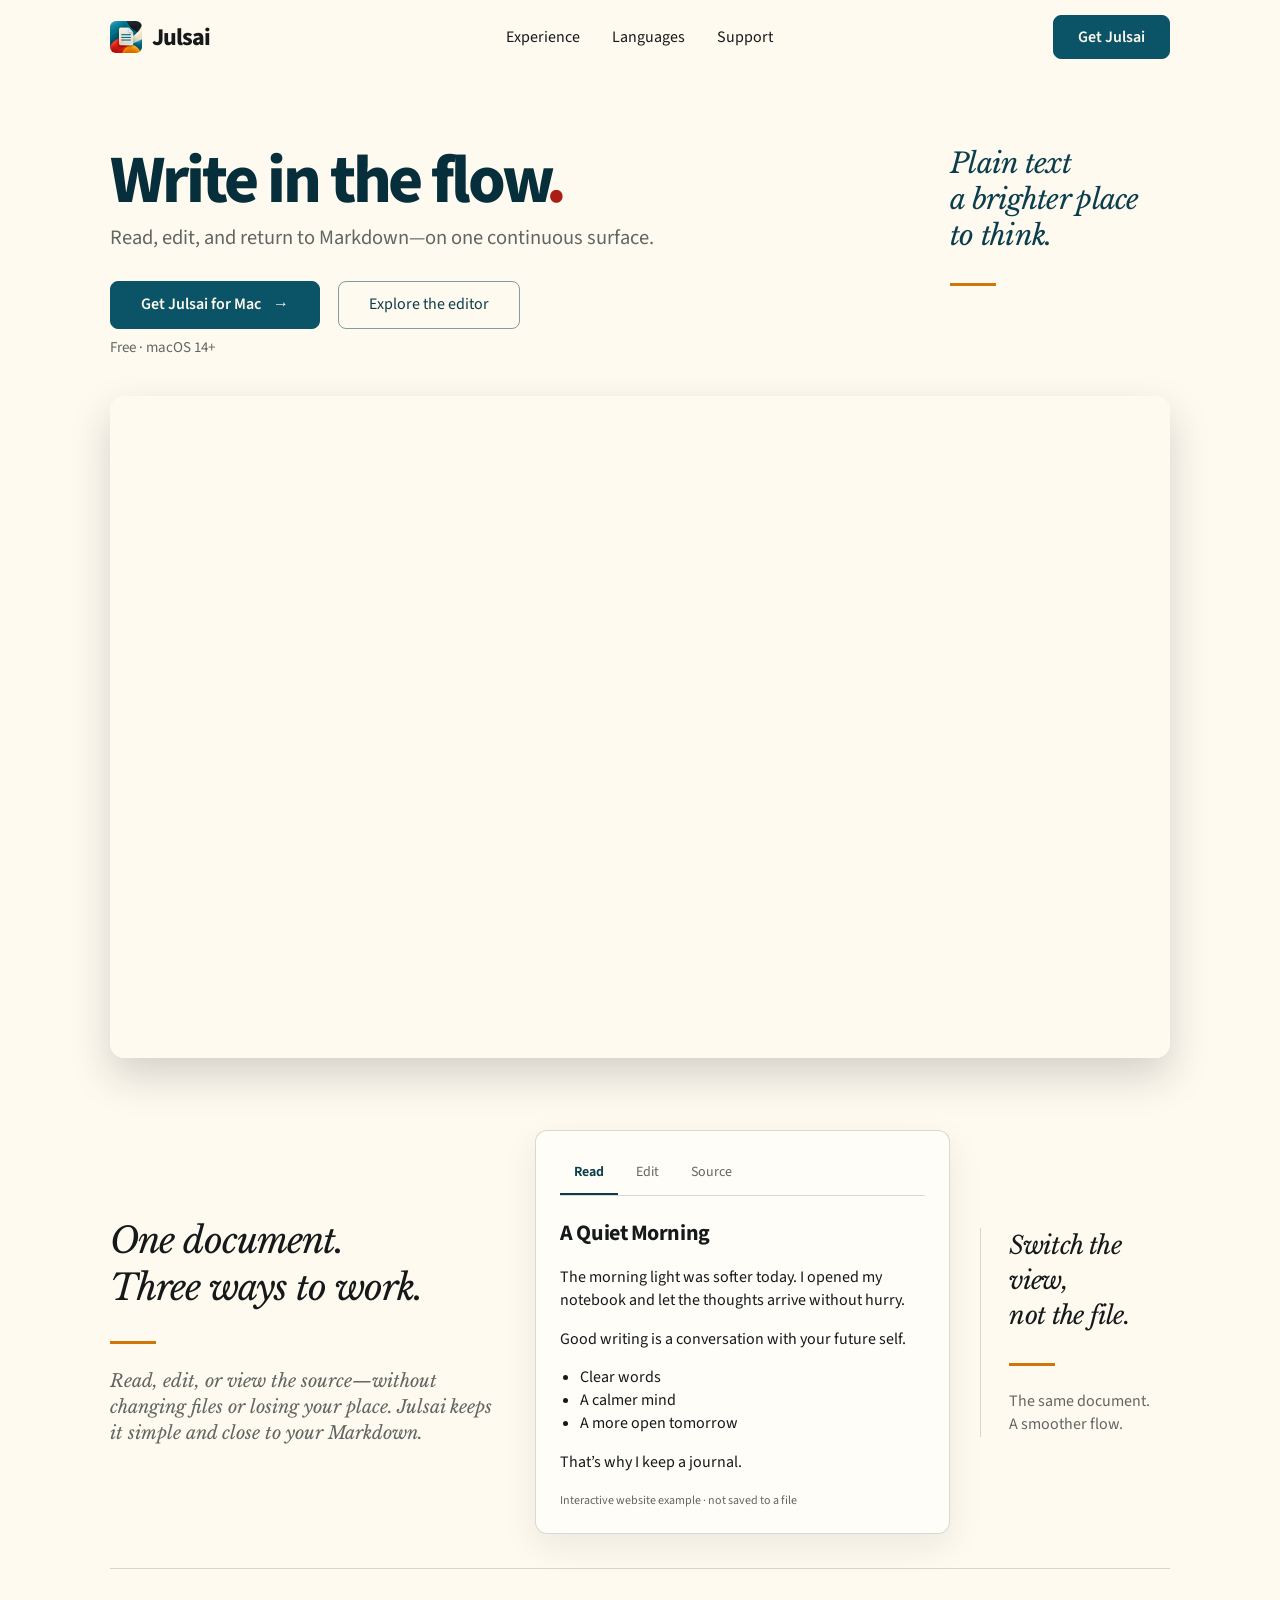
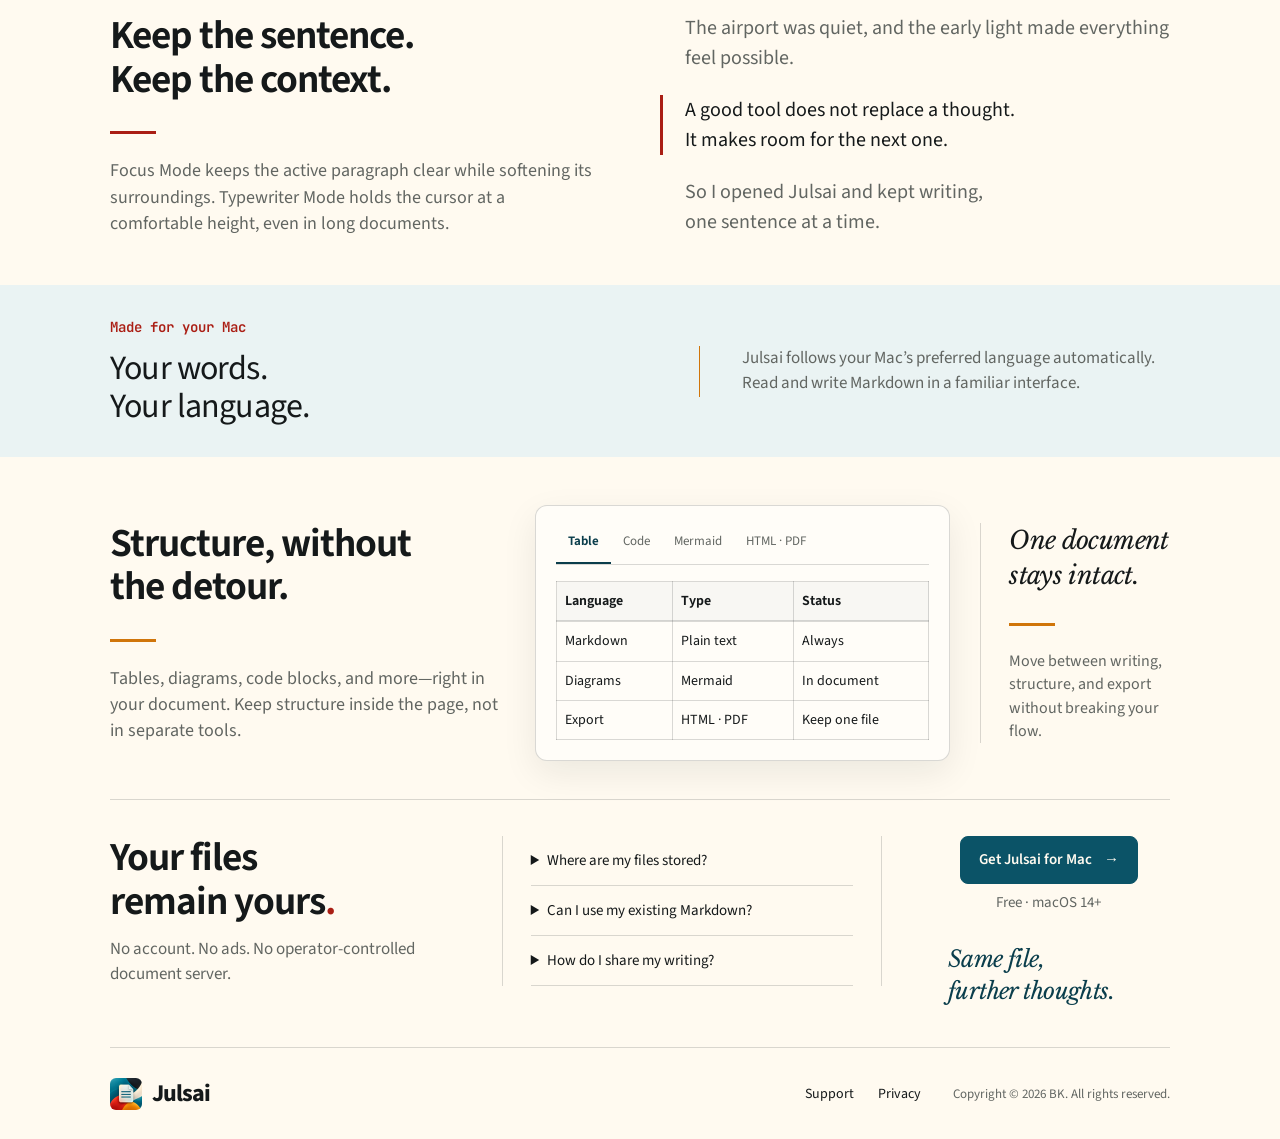
==== commit 01d6f963: "Remove temporary review and next-release messaging from product page" ====
--- a/index.html
+++ b/index.html
@@ -12,7 +12,7 @@
   <meta property="og:description" content="A calmer place to read and write Markdown. Free for macOS 14 and later.">
   <meta property="og:url" content="https://lepurecafe.github.io/julsai/">
   <meta property="og:image" content="https://lepurecafe.github.io/julsai/assets/product/paper-light-054-1440.png">
-  <meta property="og:image:alt" content="Julsai 0.5.4 preview: a Markdown document in the Mac app.">
+  <meta property="og:image:alt" content="Julsai on Mac: a Markdown document in the app.">
   <meta name="twitter:card" content="summary_large_image">
   <link rel="stylesheet" href="assets/site.css">
   <script src="assets/site.js" defer></script>
@@ -22,14 +22,14 @@
   <a class="skip-link" href="#main">Skip to content</a>
   <header class="site-header wrap">
     <a class="wordmark" href="./"><img class="wordmark-icon" src="assets/julsai-icon.png" alt="" width="32" height="32">Julsai</a>
-    <nav class="desktop-nav" aria-label="Primary navigation"><a href="#experience">Experience</a><a href="#whats-next">What’s next</a><a href="support/">Support</a></nav>
+    <nav class="desktop-nav" aria-label="Primary navigation"><a href="#experience">Experience</a><a href="#languages">Languages</a><a href="support/">Support</a></nav>
     <a class="button header-download" href="https://apps.apple.com/app/julsai/id6791138988?mt=12">Get Julsai</a>
-    <details class="mobile-menu" id="mobile-nav"><summary>Menu</summary><nav aria-label="Mobile navigation"><a href="#experience">Experience</a><a href="#whats-next">What’s next</a><a href="support/">Support</a><a href="privacy/">Privacy</a></nav></details>
+    <details class="mobile-menu" id="mobile-nav"><summary>Menu</summary><nav aria-label="Mobile navigation"><a href="#experience">Experience</a><a href="#languages">Languages</a><a href="support/">Support</a><a href="privacy/">Privacy</a></nav></details>
   </header>
   <main id="main" tabindex="-1">
     <section class="hero wrap" aria-labelledby="hero-title">
       <div class="hero-intro"><div class="hero-copy"><h1 id="hero-title">Write in the flow<span class="period">.</span></h1><p class="hero-lede">Read, edit, and return to Markdown—on one continuous surface.</p><div class="actions"><a class="button" href="https://apps.apple.com/app/julsai/id6791138988?mt=12">Get Julsai for Mac <span aria-hidden="true">→</span></a><a class="button secondary" href="#experience">Explore the editor</a></div><p class="requirements">Free · macOS 14+</p></div><p class="margin-note">Plain text<br>a brighter place<br>to think.</p></div>
-      <figure class="hero-media"><picture><source type="image/avif" srcset="assets/product/paper-light-054-800.avif 800w, assets/product/paper-light-054-1440.avif 1440w, assets/product/paper-light-054-2880.avif 2880w" sizes="(max-width: 1260px) calc(100vw - 48px), 1200px"><source type="image/webp" srcset="assets/product/paper-light-054-800.webp 800w, assets/product/paper-light-054-1440.webp 1440w, assets/product/paper-light-054-2880.webp 2880w" sizes="(max-width: 1260px) calc(100vw - 48px), 1200px"><img src="assets/product/paper-light-054-1440.png" srcset="assets/product/paper-light-054-800.png 800w, assets/product/paper-light-054-1440.png 1440w, assets/product/paper-light-054-2880.png 2880w" sizes="(max-width: 1260px) calc(100vw - 48px), 1200px" width="2880" height="1800" fetchpriority="high" decoding="async" alt="Preview of Julsai 0.5.4 on Mac: a real Markdown document, outline sidebar, and Find in Document in the upper-right toolbar."></picture><figcaption class="sr-only">Actual app capture from the upcoming 0.5.4 update, currently in review.</figcaption></figure>
+      <figure class="hero-media"><picture><source type="image/avif" srcset="assets/product/paper-light-054-800.avif 800w, assets/product/paper-light-054-1440.avif 1440w, assets/product/paper-light-054-2880.avif 2880w" sizes="(max-width: 1260px) calc(100vw - 48px), 1200px"><source type="image/webp" srcset="assets/product/paper-light-054-800.webp 800w, assets/product/paper-light-054-1440.webp 1440w, assets/product/paper-light-054-2880.webp 2880w" sizes="(max-width: 1260px) calc(100vw - 48px), 1200px"><img src="assets/product/paper-light-054-1440.png" srcset="assets/product/paper-light-054-800.png 800w, assets/product/paper-light-054-1440.png 1440w, assets/product/paper-light-054-2880.png 2880w" sizes="(max-width: 1260px) calc(100vw - 48px), 1200px" width="2880" height="1800" fetchpriority="high" decoding="async" alt="Julsai on Mac: a real Markdown document, outline sidebar, and editor toolbar."></picture><figcaption class="sr-only">Actual Julsai app capture.</figcaption></figure>
     </section>
     <section class="experience wrap three-column" id="experience" aria-labelledby="experience-title">
       <div class="section-copy"><h2 class="editorial" id="experience-title">One document.<br>Three ways to work.</h2><div class="short-rule" aria-hidden="true"></div><p>Read, edit, or view the source—without changing files or losing your place. Julsai keeps it simple and close to your Markdown.</p></div>
@@ -43,7 +43,7 @@
       <aside class="side-note"><h3 class="editorial">Switch the view,<br>not the file.</h3><div class="short-rule" aria-hidden="true"></div><p>The same document.<br>A smoother flow.</p></aside>
     </section>
     <section class="focus-story wrap" aria-labelledby="focus-title"><div class="section-copy"><h2 id="focus-title">Keep the sentence.<br>Keep the context.</h2><div class="short-rule red" aria-hidden="true"></div><p>Focus Mode keeps the active paragraph clear while softening its surroundings. Typewriter Mode holds the cursor at a comfortable height, even in long documents.</p></div><div class="focus-example" aria-label="Illustration of focus mode using sample prose"><p class="surrounding">The airport was quiet, and the early light made everything feel possible.</p><p class="active-sentence">A good tool does not replace a thought.<br>It makes room for the next one.</p><p class="surrounding">So I opened Julsai and kept writing,<br>one sentence at a time.</p></div></section>
-    <section class="update-band" id="whats-next" aria-labelledby="update-title"><div class="wrap update-content"><div><p class="update-label">Next: 0.5.4 · In review</p><h2 id="update-title">Find in your document.<br>Write in 33 UI languages.</h2></div><p>We’re preparing the next release with document search and a localized interface in 33 languages.<br>Julsai 0.5.3 is currently available with 25 UI languages on the Mac App Store.</p></div></section>
+    <section class="update-band" id="languages" aria-labelledby="languages-title"><div class="wrap update-content"><div><p class="update-label">Made for your Mac</p><h2 id="languages-title">Your words.<br>Your language.</h2></div><p>Julsai follows your Mac’s preferred language automatically.<br>Read and write Markdown in a familiar interface.</p></div></section>
     <section class="structure wrap three-column" aria-labelledby="structure-title"><div class="section-copy"><h2 id="structure-title">Structure, without<br>the detour.</h2><div class="short-rule" aria-hidden="true"></div><p>Tables, diagrams, code blocks, and more—right in your document. Keep structure inside the page, not in separate tools.</p></div>
       <div id="structure-demo" class="demo-card structure-card" aria-label="Website examples of document structure"><div class="tabs" data-tabs data-enhance hidden role="tablist" aria-label="Document structure example"><button id="tab-table" data-view="table" role="tab" aria-selected="true" aria-controls="panel-table">Table</button><button id="tab-code" data-view="code" role="tab" aria-selected="false" aria-controls="panel-code" tabindex="-1">Code</button><button id="tab-mermaid" data-view="mermaid" role="tab" aria-selected="false" aria-controls="panel-mermaid" tabindex="-1">Mermaid</button><button id="tab-export" data-view="export" role="tab" aria-selected="false" aria-controls="panel-export" tabindex="-1">HTML · PDF</button></div>
         <div id="panel-table" data-panel="table" role="tabpanel" aria-labelledby="tab-table" tabindex="0"><table><caption class="sr-only">Document features and formats</caption><thead><tr><th scope="col">Language</th><th scope="col">Type</th><th scope="col">Status</th></tr></thead><tbody><tr><td>Markdown</td><td>Plain text</td><td>Always</td></tr><tr><td>Diagrams</td><td>Mermaid</td><td>In document</td></tr><tr><td>Export</td><td>HTML · PDF</td><td>Keep one file</td></tr></tbody></table></div>
@@ -53,7 +53,7 @@
   Draft --> Edit --> Share</code></pre><p class="panel-note">In Julsai, Mermaid source becomes a diagram inside the document.</p></div>
         <div id="panel-export" data-panel="export" role="tabpanel" aria-labelledby="tab-export" tabindex="0" hidden><h3>Finish here. Share anywhere.</h3><p>Export a document to HTML or PDF in Julsai. Your Markdown remains the source.</p><p class="panel-note">This website example does not export files.</p></div>
       </div><aside class="side-note"><h3 class="editorial">One document<br>stays intact.</h3><div class="short-rule" aria-hidden="true"></div><p>Move between writing, structure, and export without breaking your flow.</p></aside></section>
-    <section class="closing wrap" aria-labelledby="local-title"><div class="section-copy"><h2 id="local-title">Your files<br>remain yours<span class="period">.</span></h2><p>No account. No ads. No operator-controlled document server.</p></div><div class="faq"><details><summary>Where are my files stored?</summary><p>In locations you choose on your Mac. External links and remote media may use the network; see our <a href="privacy/">privacy policy</a>.</p></details><details><summary>Can I use my existing Markdown?</summary><p>Yes. Open your Markdown or text files and move between reading, editing, and source. Three color styles—Julsai, Cyberpunk, and Postal Editorial—and 75–200% document zoom help you find a comfortable view.</p></details><details><summary>What does the next update add?</summary><p>Version 0.5.4 is in review. It adds Find in Document in the upper-right toolbar, 33 UI languages, and the refined icon. Find in Folder remains a separate sidebar action.</p></details></div><div class="closing-download"><a class="button" href="https://apps.apple.com/app/julsai/id6791138988?mt=12">Get Julsai for Mac <span aria-hidden="true">→</span></a><p class="requirements">Free · macOS 14+</p><p class="editorial closing-note">Same file,<br>further thoughts.</p></div></section>
+    <section class="closing wrap" aria-labelledby="local-title"><div class="section-copy"><h2 id="local-title">Your files<br>remain yours<span class="period">.</span></h2><p>No account. No ads. No operator-controlled document server.</p></div><div class="faq"><details><summary>Where are my files stored?</summary><p>In locations you choose on your Mac. External links and remote media may use the network; see our <a href="privacy/">privacy policy</a>.</p></details><details><summary>Can I use my existing Markdown?</summary><p>Yes. Open your Markdown or text files and move between reading, editing, and source. Three color styles—Julsai, Cyberpunk, and Postal Editorial—and 75–200% document zoom help you find a comfortable view.</p></details><details><summary>How do I share my writing?</summary><p>Export your document to HTML or PDF directly from Julsai. Keep your Markdown as the source, and share a finished copy.</p></details></div><div class="closing-download"><a class="button" href="https://apps.apple.com/app/julsai/id6791138988?mt=12">Get Julsai for Mac <span aria-hidden="true">→</span></a><p class="requirements">Free · macOS 14+</p><p class="editorial closing-note">Same file,<br>further thoughts.</p></div></section>
   </main>
   <footer class="site-footer wrap"><a class="wordmark" href="./"><img class="wordmark-icon" src="assets/julsai-icon.png" alt="" width="32" height="32">Julsai</a><nav aria-label="Footer navigation"><a href="support/">Support</a><a href="privacy/">Privacy</a></nav><p>Copyright © 2026 BK. All rights reserved.</p></footer>
 </body>
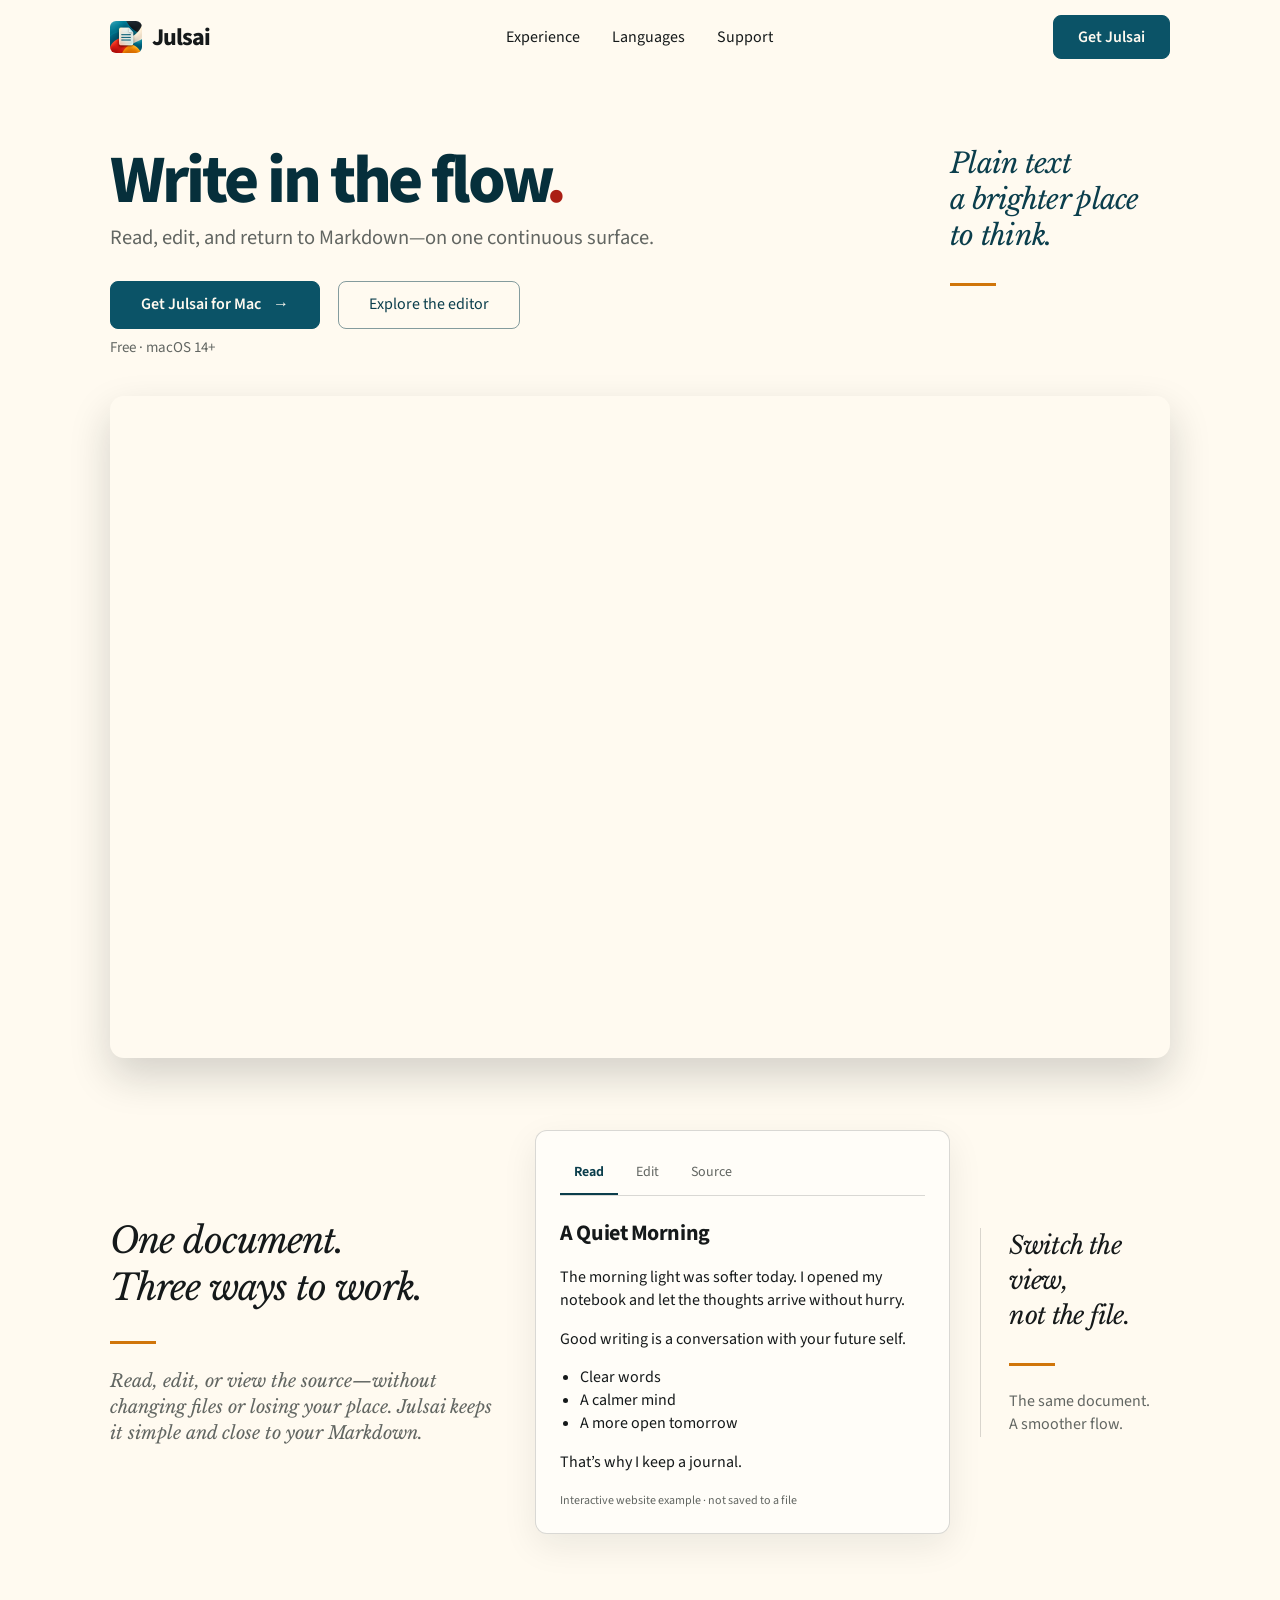
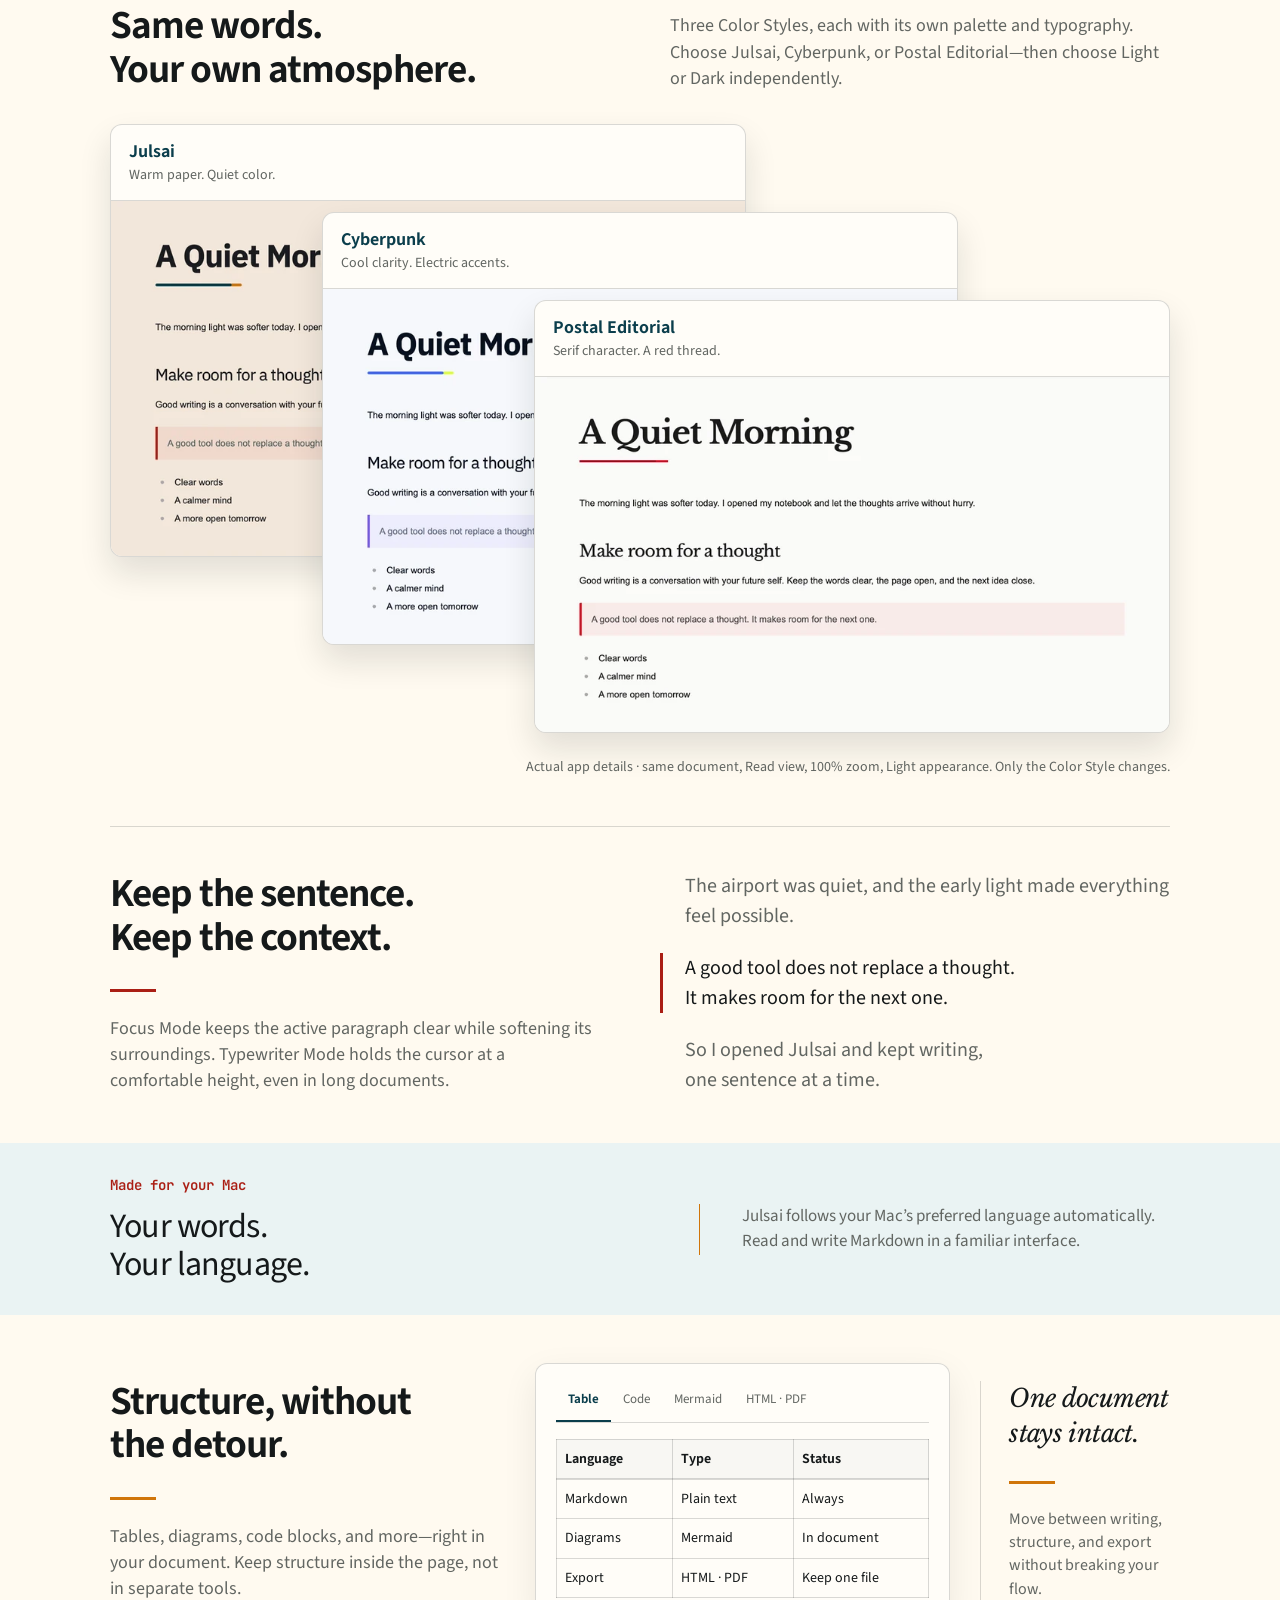
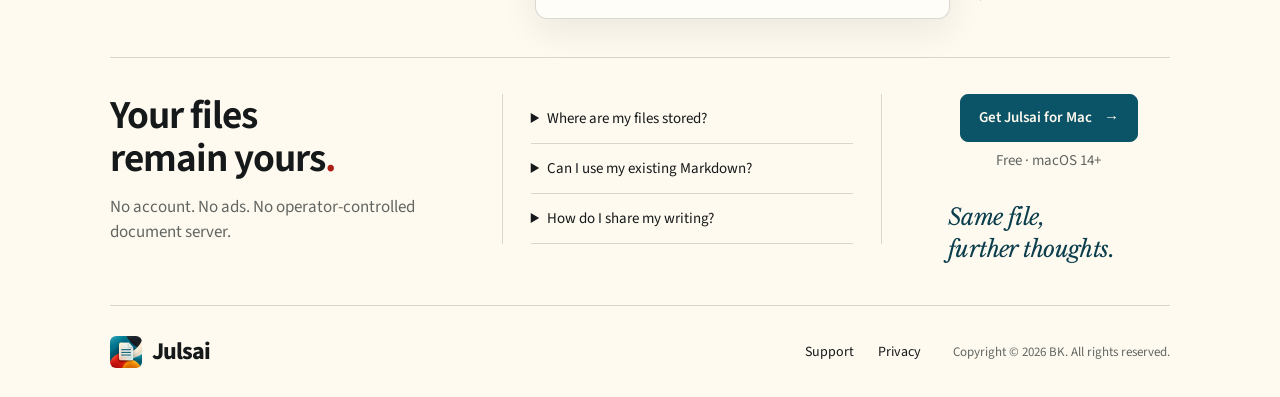
==== commit d4f5c882: "Show the three Color Styles with actual layered document captures" ====
--- a/index.html
+++ b/index.html
@@ -42,6 +42,26 @@
       </div>
       <aside class="side-note"><h3 class="editorial">Switch the view,<br>not the file.</h3><div class="short-rule" aria-hidden="true"></div><p>The same document.<br>A smoother flow.</p></aside>
     </section>
+    <section class="color-styles wrap" id="color-styles" aria-labelledby="color-styles-title">
+      <div class="style-intro section-copy"><h2 id="color-styles-title">Same words.<br>Your own atmosphere.</h2><p>Three Color Styles, each with its own palette and typography. Choose Julsai, Cyberpunk, or Postal Editorial—then choose Light or Dark independently.</p></div>
+      <div class="style-showcase" role="group" aria-label="Three Color Styles of the same Markdown document">
+        <div class="style-stage">
+          <figure class="style-window style-julsai">
+            <figcaption><span class="style-name">Julsai</span><span class="style-purpose">Warm paper. Quiet color.</span></figcaption>
+            <picture><source type="image/webp" srcset="assets/product/color-style-julsai.1x.webp 840w, assets/product/color-style-julsai.2x.webp 1680w" sizes="(max-width: 700px) calc(100vw - 48px), (max-width: 1440px) 50vw, 720px"><img src="assets/product/color-style-julsai.1x.png" width="840" height="471" loading="lazy" decoding="async" alt="Julsai Color Style: warm paper, sans-serif headings, teal and gold accents, and a soft red quotation."></picture>
+          </figure>
+          <figure class="style-window style-cyberpunk">
+            <figcaption><span class="style-name">Cyberpunk</span><span class="style-purpose">Cool clarity. Electric accents.</span></figcaption>
+            <picture><source type="image/webp" srcset="assets/product/color-style-cyberpunk.1x.webp 840w, assets/product/color-style-cyberpunk.2x.webp 1680w" sizes="(max-width: 700px) calc(100vw - 48px), (max-width: 1440px) 50vw, 720px"><img src="assets/product/color-style-cyberpunk.1x.png" width="840" height="471" loading="lazy" decoding="async" alt="Cyberpunk Color Style: cool pale paper, sans-serif headings, blue and lime accents, and a violet quotation."></picture>
+          </figure>
+          <figure class="style-window style-postal-editorial">
+            <figcaption><span class="style-name">Postal Editorial</span><span class="style-purpose">Serif character. A red thread.</span></figcaption>
+            <picture><source type="image/webp" srcset="assets/product/color-style-postal-editorial.1x.webp 840w, assets/product/color-style-postal-editorial.2x.webp 1680w" sizes="(max-width: 700px) calc(100vw - 48px), (max-width: 1440px) 50vw, 720px"><img src="assets/product/color-style-postal-editorial.1x.png" width="840" height="471" loading="lazy" decoding="async" alt="Postal Editorial Color Style: clean paper, expressive serif headings, straight red rules, and a pale red quotation."></picture>
+          </figure>
+        </div>
+        <p class="style-showcase-caption">Actual app details · same document, Read view, 100% zoom, Light appearance. Only the Color Style changes.</p>
+      </div>
+    </section>
     <section class="focus-story wrap" aria-labelledby="focus-title"><div class="section-copy"><h2 id="focus-title">Keep the sentence.<br>Keep the context.</h2><div class="short-rule red" aria-hidden="true"></div><p>Focus Mode keeps the active paragraph clear while softening its surroundings. Typewriter Mode holds the cursor at a comfortable height, even in long documents.</p></div><div class="focus-example" aria-label="Illustration of focus mode using sample prose"><p class="surrounding">The airport was quiet, and the early light made everything feel possible.</p><p class="active-sentence">A good tool does not replace a thought.<br>It makes room for the next one.</p><p class="surrounding">So I opened Julsai and kept writing,<br>one sentence at a time.</p></div></section>
     <section class="update-band" id="languages" aria-labelledby="languages-title"><div class="wrap update-content"><div><p class="update-label">Made for your Mac</p><h2 id="languages-title">Your words.<br>Your language.</h2></div><p>Julsai follows your Mac’s preferred language automatically.<br>Read and write Markdown in a familiar interface.</p></div></section>
     <section class="structure wrap three-column" aria-labelledby="structure-title"><div class="section-copy"><h2 id="structure-title">Structure, without<br>the detour.</h2><div class="short-rule" aria-hidden="true"></div><p>Tables, diagrams, code blocks, and more—right in your document. Keep structure inside the page, not in separate tools.</p></div>
--- a/assets/site.css
+++ b/assets/site.css
@@ -44,6 +44,30 @@
 .hero-media img { width: 100%; border-radius: 14px; }
 .three-column { display: grid; grid-template-columns: minmax(0,1fr) minmax(0,1.05fr) minmax(0,.48fr); gap: 30px; align-items: center; }
 .experience { padding-block: 72px 34px; }
+/* The real Color Style details share a diagonal, stepped composition.
+   Labels remain above the overlap; no mock system chrome or image tint. */
+.color-styles { padding-block: 36px 48px; }
+.style-intro { display: grid; grid-template-columns: 1fr 1fr; gap: 60px; align-items: end; margin-bottom: 32px; }
+.style-intro.section-copy p { margin: 0; }
+.style-showcase { min-width: 0; }
+.style-stage { display: grid; grid-template-columns: repeat(5,minmax(0,1fr)); isolation: isolate; }
+.style-window { grid-row: 1; grid-column: 1 / span 3; min-width: 0; align-self: start; border: 1px solid var(--line); border-radius: 12px; background: var(--paper-bright); overflow: hidden; box-shadow: 0 16px 32px rgba(15,25,25,.12); }
+.style-cyberpunk { grid-column: 2 / span 3; margin-top: max(12%,88px); z-index: 1; }
+.style-postal-editorial { grid-column: 3 / span 3; margin-top: max(24%,176px); z-index: 2; }
+.style-window figcaption { display: flex; flex-direction: column; justify-content: center; min-height: 76px; padding: 10px 18px; border-bottom: 1px solid var(--line); }
+.style-name { color: var(--structure); font-size: 18px; font-weight: 650; line-height: 1.5; }
+.style-purpose { color: var(--muted); font-size: 14px; line-height: 1.5; }
+.style-window img { width: 100%; aspect-ratio: 840 / 471; }
+.style-showcase-caption { margin: 24px 0 0; color: var(--muted); font-size: 14px; line-height: 1.5; text-align: right; }
+@media (max-width: 700px) {
+  .style-intro { grid-template-columns: minmax(0,1fr); gap: 20px; }
+  .style-stage { grid-template-columns: minmax(0,1fr); gap: 20px; }
+  .style-window { grid-column: 1; grid-row: auto; margin-top: 0; border-radius: 8px; box-shadow: var(--shadow); }
+  .style-window figcaption { padding-inline: 14px; }
+  .style-name { font-size: 17px; }
+  .style-purpose { font-size: 13px; }
+  .style-showcase-caption { margin-top: 20px; text-align: left; }
+}
 .section-copy p, .side-note p { margin: 24px 0 0; color: var(--muted); font-size: 18px; line-height: 1.45; }
 .experience .section-copy p { font-family: Georgia, 'Libre Baskerville', serif; }
 .short-rule { width: 46px; height: 3px; background: var(--highlight); margin-top: 30px; }
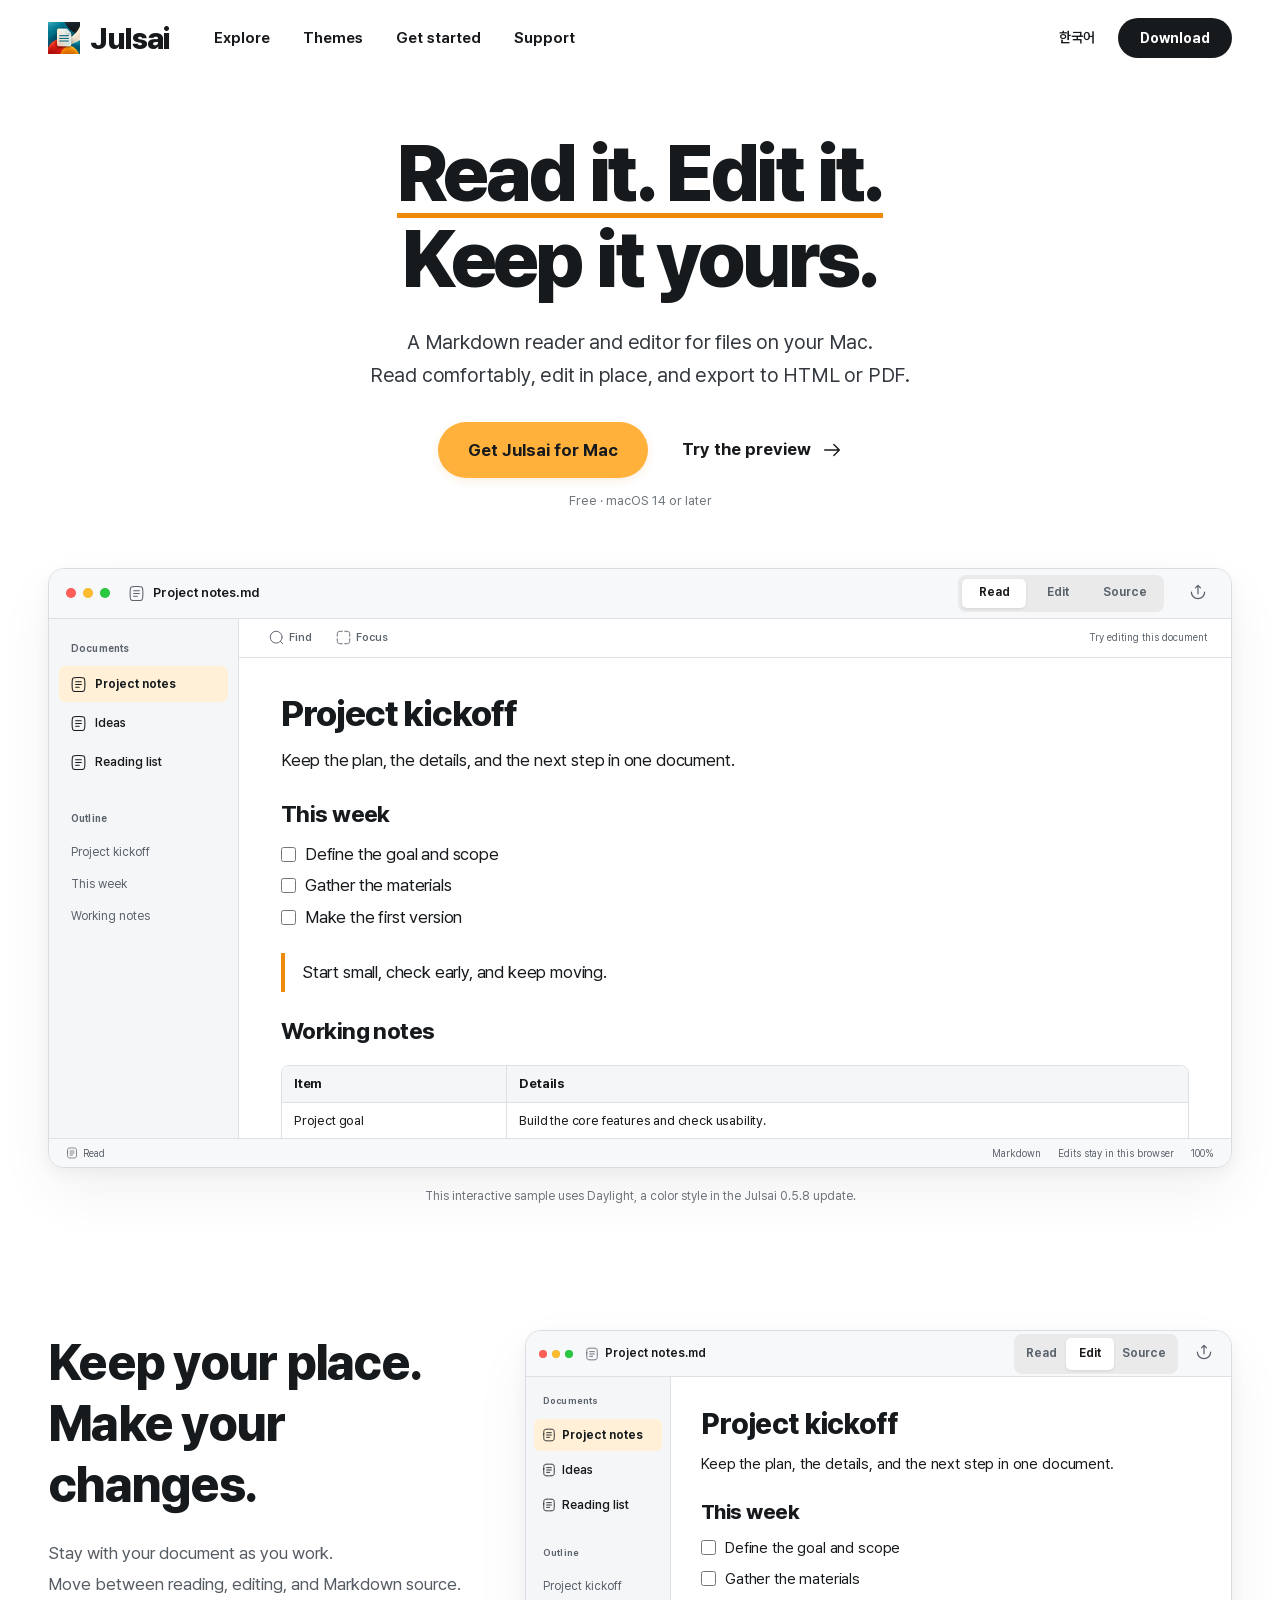
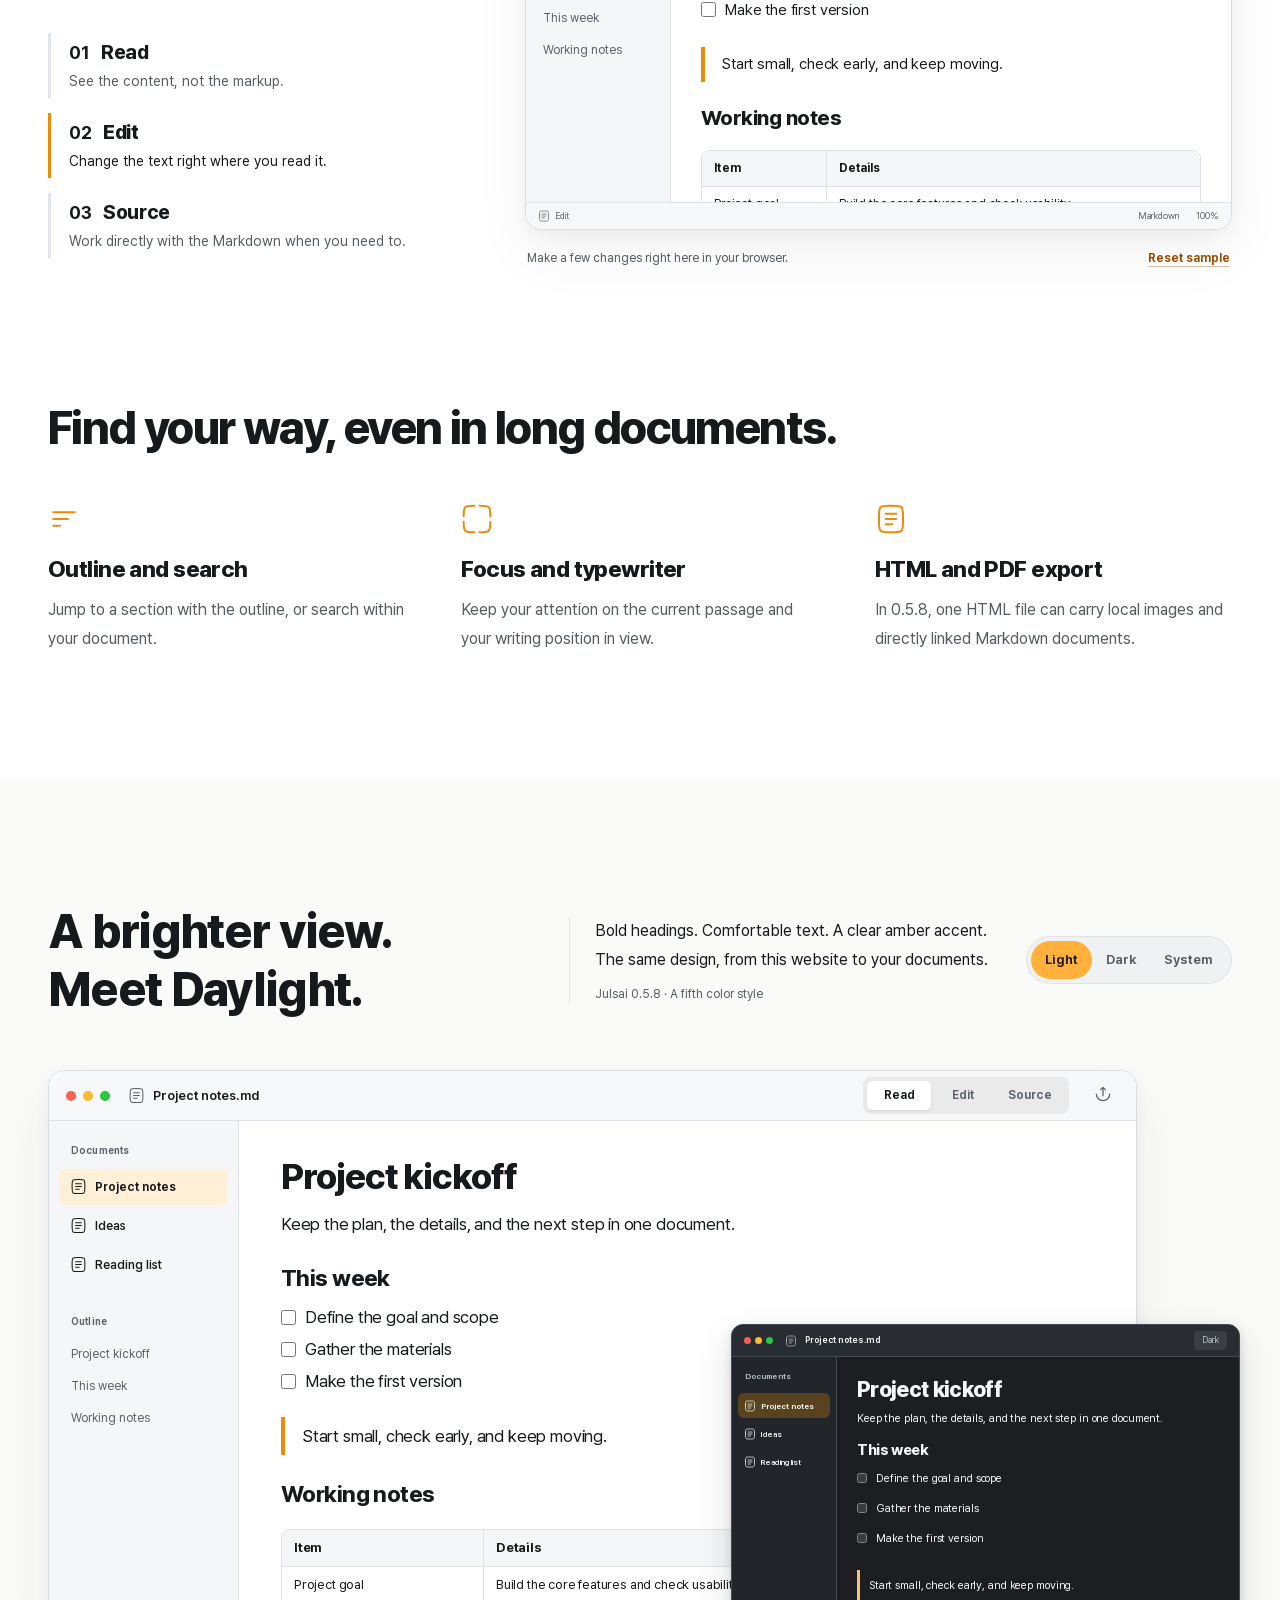
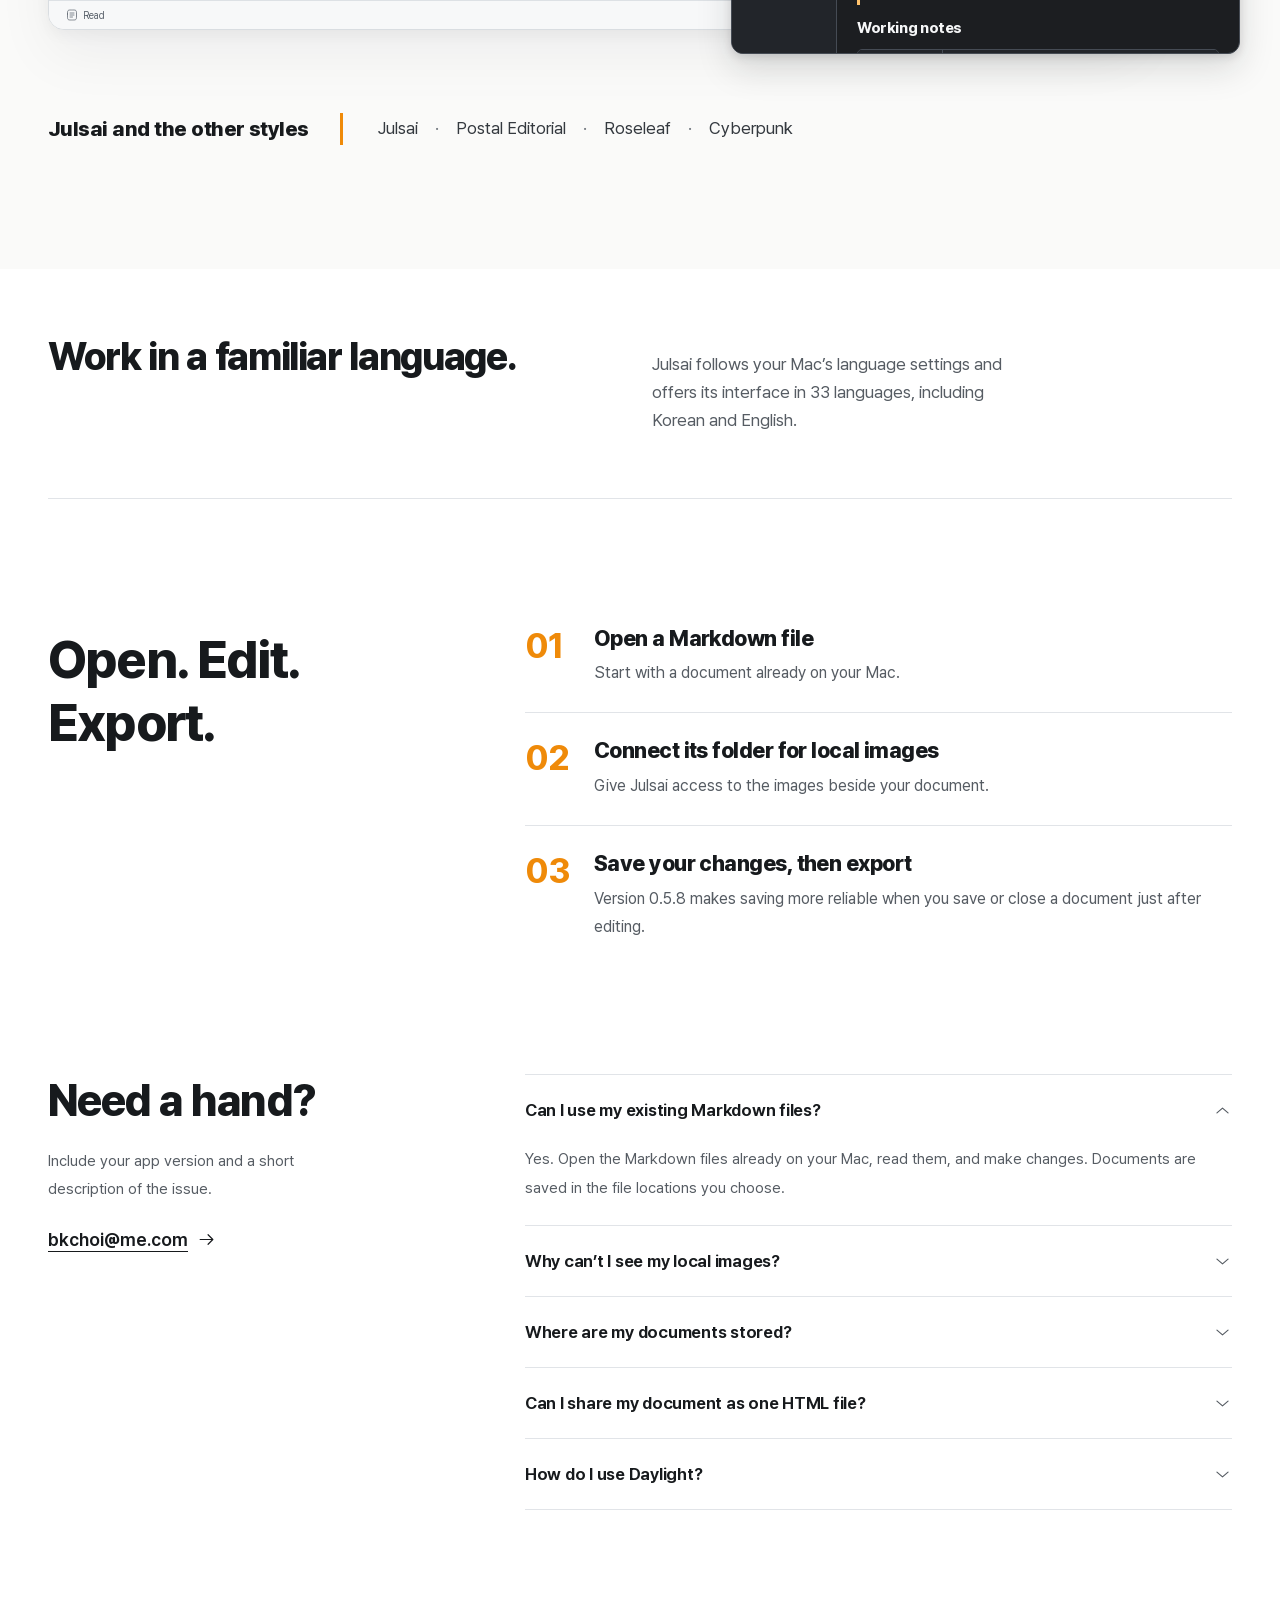
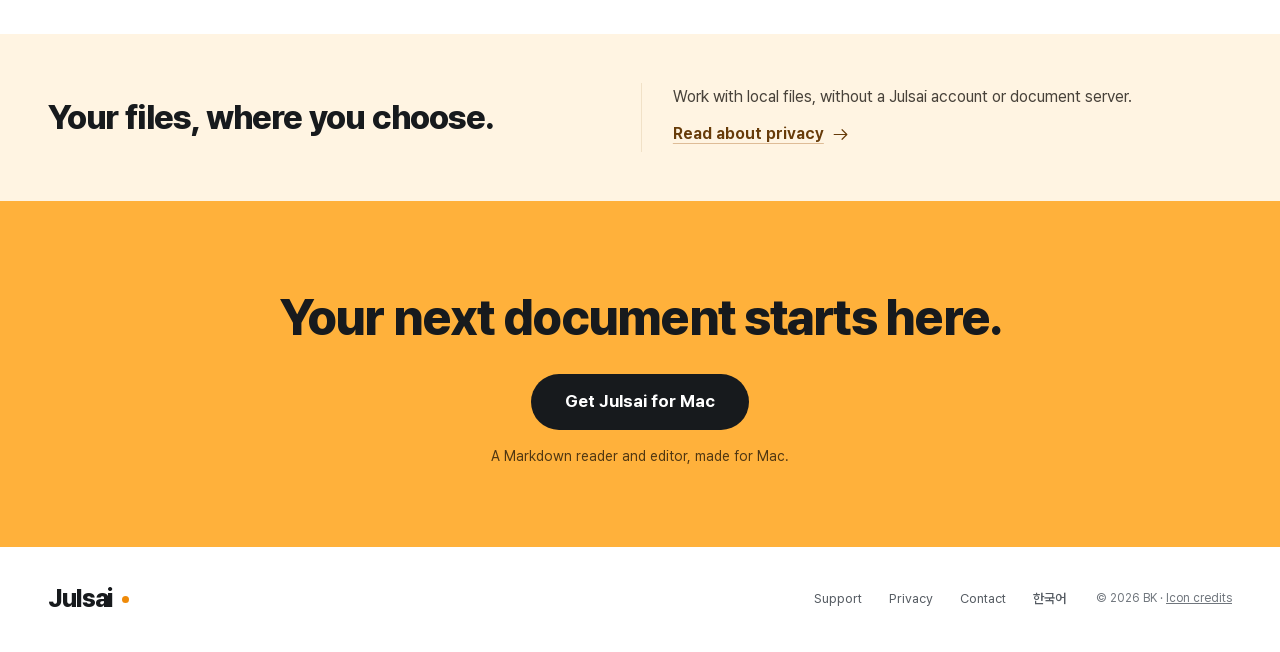
==== commit dbc18937: "Publish Julsai Daylight website for the 0.5.8 update" ====
--- a/index.html
+++ b/index.html
@@ -1,80 +1,1061 @@
-<!doctype html>
-<html lang="en">
-<head>
-  <meta charset="utf-8">
-  <meta name="viewport" content="width=device-width, initial-scale=1">
-  <title>Julsai — Write in the flow.</title>
-  <meta name="description" content="A free Markdown editor for Mac. Read, edit, and return to source on one continuous surface. Local files, focus modes, and HTML or PDF export.">
-  <link rel="canonical" href="https://lepurecafe.github.io/julsai/">
-  <link rel="icon" type="image/png" sizes="128x128" href="assets/julsai-icon.png">
-  <meta property="og:type" content="website">
-  <meta property="og:title" content="Julsai — Write in the flow.">
-  <meta property="og:description" content="A calmer place to read and write Markdown. Free for macOS 14 and later.">
-  <meta property="og:url" content="https://lepurecafe.github.io/julsai/">
-  <meta property="og:image" content="https://lepurecafe.github.io/julsai/assets/product/paper-light-054-1440.png">
-  <meta property="og:image:alt" content="Julsai on Mac: a Markdown document in the app.">
-  <meta name="twitter:card" content="summary_large_image">
-  <link rel="stylesheet" href="assets/site.css">
-  <script src="assets/site.js" defer></script>
-  <script type="application/ld+json">{"@context":"https://schema.org","@type":"SoftwareApplication","name":"Julsai","operatingSystem":"macOS 14 or later","applicationCategory":"ProductivityApplication","url":"https://lepurecafe.github.io/julsai/","downloadUrl":"https://apps.apple.com/app/julsai/id6791138988?mt=12","offers":{"@type":"Offer","price":"0","priceCurrency":"USD"}}</script>
-</head>
-<body>
-  <a class="skip-link" href="#main">Skip to content</a>
-  <header class="site-header wrap">
-    <a class="wordmark" href="./"><img class="wordmark-icon" src="assets/julsai-icon.png" alt="" width="32" height="32">Julsai</a>
-    <nav class="desktop-nav" aria-label="Primary navigation"><a href="#experience">Experience</a><a href="#languages">Languages</a><a href="support/">Support</a></nav>
-    <a class="button header-download" href="https://apps.apple.com/app/julsai/id6791138988?mt=12">Get Julsai</a>
-    <details class="mobile-menu" id="mobile-nav"><summary>Menu</summary><nav aria-label="Mobile navigation"><a href="#experience">Experience</a><a href="#languages">Languages</a><a href="support/">Support</a><a href="privacy/">Privacy</a></nav></details>
-  </header>
-  <main id="main" tabindex="-1">
-    <section class="hero wrap" aria-labelledby="hero-title">
-      <div class="hero-intro"><div class="hero-copy"><h1 id="hero-title">Write in the flow<span class="period">.</span></h1><p class="hero-lede">Read, edit, and return to Markdown—on one continuous surface.</p><div class="actions"><a class="button" href="https://apps.apple.com/app/julsai/id6791138988?mt=12">Get Julsai for Mac <span aria-hidden="true">→</span></a><a class="button secondary" href="#experience">Explore the editor</a></div><p class="requirements">Free · macOS 14+</p></div><p class="margin-note">Plain text<br>a brighter place<br>to think.</p></div>
-      <figure class="hero-media"><picture><source type="image/avif" srcset="assets/product/paper-light-054-800.avif 800w, assets/product/paper-light-054-1440.avif 1440w, assets/product/paper-light-054-2880.avif 2880w" sizes="(max-width: 1260px) calc(100vw - 48px), 1200px"><source type="image/webp" srcset="assets/product/paper-light-054-800.webp 800w, assets/product/paper-light-054-1440.webp 1440w, assets/product/paper-light-054-2880.webp 2880w" sizes="(max-width: 1260px) calc(100vw - 48px), 1200px"><img src="assets/product/paper-light-054-1440.png" srcset="assets/product/paper-light-054-800.png 800w, assets/product/paper-light-054-1440.png 1440w, assets/product/paper-light-054-2880.png 2880w" sizes="(max-width: 1260px) calc(100vw - 48px), 1200px" width="2880" height="1800" fetchpriority="high" decoding="async" alt="Julsai on Mac: a real Markdown document, outline sidebar, and editor toolbar."></picture><figcaption class="sr-only">Actual Julsai app capture.</figcaption></figure>
-    </section>
-    <section class="experience wrap three-column" id="experience" aria-labelledby="experience-title">
-      <div class="section-copy"><h2 class="editorial" id="experience-title">One document.<br>Three ways to work.</h2><div class="short-rule" aria-hidden="true"></div><p>Read, edit, or view the source—without changing files or losing your place. Julsai keeps it simple and close to your Markdown.</p></div>
-      <div class="demo-card" id="document-demo" aria-label="Website example of document views">
-        <div class="tabs" data-tabs data-enhance hidden role="tablist" aria-label="Example document view"><button id="tab-read" role="tab" data-view="read" aria-controls="panel-read" aria-selected="true">Read</button><button id="tab-edit" role="tab" data-view="edit" aria-controls="panel-edit" aria-selected="false" tabindex="-1">Edit</button><button id="tab-source" role="tab" data-view="source" aria-controls="panel-source" aria-selected="false" tabindex="-1">Source</button></div>
-        <div id="panel-read" data-panel="read" role="tabpanel" aria-labelledby="tab-read" tabindex="0"><div id="demo-read" class="sample-prose"><h3>A Quiet Morning</h3><p>The morning light was softer today. I opened my notebook and let the thoughts arrive without hurry.</p><p>Good writing is a conversation with your future self.</p><ul><li>Clear words</li><li>A calmer mind</li><li>A more open tomorrow</li></ul><p>That’s why I keep a journal.</p></div></div>
-        <div id="panel-edit" data-panel="edit" role="tabpanel" aria-labelledby="tab-edit" hidden><label for="demo-editor">Edit this website example</label><textarea id="demo-editor" spellcheck="true"></textarea></div>
-        <div id="panel-source" data-panel="source" role="tabpanel" aria-labelledby="tab-source" hidden><label for="demo-source">Markdown source of this example</label><textarea id="demo-source" spellcheck="false"></textarea></div>
-        <p class="demo-caption">Interactive website example · not saved to a file</p><p id="demo-status" class="sr-only" role="status" aria-live="polite"></p>
-      </div>
-      <aside class="side-note"><h3 class="editorial">Switch the view,<br>not the file.</h3><div class="short-rule" aria-hidden="true"></div><p>The same document.<br>A smoother flow.</p></aside>
-    </section>
-    <section class="color-styles wrap" id="color-styles" aria-labelledby="color-styles-title">
-      <div class="style-intro section-copy"><h2 id="color-styles-title">Same words.<br>Your own atmosphere.</h2><p>Three Color Styles, each with its own palette and typography. Choose Julsai, Cyberpunk, or Postal Editorial—then choose Light or Dark independently.</p></div>
-      <div class="style-showcase" role="group" aria-label="Three Color Styles of the same Markdown document">
-        <div class="style-stage">
-          <figure class="style-window style-julsai">
-            <figcaption><span class="style-name">Julsai</span><span class="style-purpose">Warm paper. Quiet color.</span></figcaption>
-            <picture><source type="image/webp" srcset="assets/product/color-style-julsai.1x.webp 840w, assets/product/color-style-julsai.2x.webp 1680w" sizes="(max-width: 700px) calc(100vw - 48px), (max-width: 1440px) 50vw, 720px"><img src="assets/product/color-style-julsai.1x.png" width="840" height="471" loading="lazy" decoding="async" alt="Julsai Color Style: warm paper, sans-serif headings, teal and gold accents, and a soft red quotation."></picture>
-          </figure>
-          <figure class="style-window style-cyberpunk">
-            <figcaption><span class="style-name">Cyberpunk</span><span class="style-purpose">Cool clarity. Electric accents.</span></figcaption>
-            <picture><source type="image/webp" srcset="assets/product/color-style-cyberpunk.1x.webp 840w, assets/product/color-style-cyberpunk.2x.webp 1680w" sizes="(max-width: 700px) calc(100vw - 48px), (max-width: 1440px) 50vw, 720px"><img src="assets/product/color-style-cyberpunk.1x.png" width="840" height="471" loading="lazy" decoding="async" alt="Cyberpunk Color Style: cool pale paper, sans-serif headings, blue and lime accents, and a violet quotation."></picture>
-          </figure>
-          <figure class="style-window style-postal-editorial">
-            <figcaption><span class="style-name">Postal Editorial</span><span class="style-purpose">Serif character. A red thread.</span></figcaption>
-            <picture><source type="image/webp" srcset="assets/product/color-style-postal-editorial.1x.webp 840w, assets/product/color-style-postal-editorial.2x.webp 1680w" sizes="(max-width: 700px) calc(100vw - 48px), (max-width: 1440px) 50vw, 720px"><img src="assets/product/color-style-postal-editorial.1x.png" width="840" height="471" loading="lazy" decoding="async" alt="Postal Editorial Color Style: clean paper, expressive serif headings, straight red rules, and a pale red quotation."></picture>
-          </figure>
-        </div>
-        <p class="style-showcase-caption">Actual app details · same document, Read view, 100% zoom, Light appearance. Only the Color Style changes.</p>
-      </div>
-    </section>
-    <section class="focus-story wrap" aria-labelledby="focus-title"><div class="section-copy"><h2 id="focus-title">Keep the sentence.<br>Keep the context.</h2><div class="short-rule red" aria-hidden="true"></div><p>Focus Mode keeps the active paragraph clear while softening its surroundings. Typewriter Mode holds the cursor at a comfortable height, even in long documents.</p></div><div class="focus-example" aria-label="Illustration of focus mode using sample prose"><p class="surrounding">The airport was quiet, and the early light made everything feel possible.</p><p class="active-sentence">A good tool does not replace a thought.<br>It makes room for the next one.</p><p class="surrounding">So I opened Julsai and kept writing,<br>one sentence at a time.</p></div></section>
-    <section class="update-band" id="languages" aria-labelledby="languages-title"><div class="wrap update-content"><div><p class="update-label">Made for your Mac</p><h2 id="languages-title">Your words.<br>Your language.</h2></div><p>Julsai follows your Mac’s preferred language automatically.<br>Read and write Markdown in a familiar interface.</p></div></section>
-    <section class="structure wrap three-column" aria-labelledby="structure-title"><div class="section-copy"><h2 id="structure-title">Structure, without<br>the detour.</h2><div class="short-rule" aria-hidden="true"></div><p>Tables, diagrams, code blocks, and more—right in your document. Keep structure inside the page, not in separate tools.</p></div>
-      <div id="structure-demo" class="demo-card structure-card" aria-label="Website examples of document structure"><div class="tabs" data-tabs data-enhance hidden role="tablist" aria-label="Document structure example"><button id="tab-table" data-view="table" role="tab" aria-selected="true" aria-controls="panel-table">Table</button><button id="tab-code" data-view="code" role="tab" aria-selected="false" aria-controls="panel-code" tabindex="-1">Code</button><button id="tab-mermaid" data-view="mermaid" role="tab" aria-selected="false" aria-controls="panel-mermaid" tabindex="-1">Mermaid</button><button id="tab-export" data-view="export" role="tab" aria-selected="false" aria-controls="panel-export" tabindex="-1">HTML · PDF</button></div>
-        <div id="panel-table" data-panel="table" role="tabpanel" aria-labelledby="tab-table" tabindex="0"><table><caption class="sr-only">Document features and formats</caption><thead><tr><th scope="col">Language</th><th scope="col">Type</th><th scope="col">Status</th></tr></thead><tbody><tr><td>Markdown</td><td>Plain text</td><td>Always</td></tr><tr><td>Diagrams</td><td>Mermaid</td><td>In document</td></tr><tr><td>Export</td><td>HTML · PDF</td><td>Keep one file</td></tr></tbody></table></div>
-        <div id="panel-code" data-panel="code" role="tabpanel" aria-labelledby="tab-code" tabindex="0" hidden><pre><code>const thought = "Keep writing.";
-console.log(thought);</code></pre><p class="panel-note">Keep code blocks alongside your prose.</p></div>
-        <div id="panel-mermaid" data-panel="mermaid" role="tabpanel" aria-labelledby="tab-mermaid" tabindex="0" hidden><pre><code>flowchart LR
-  Draft --> Edit --> Share</code></pre><p class="panel-note">In Julsai, Mermaid source becomes a diagram inside the document.</p></div>
-        <div id="panel-export" data-panel="export" role="tabpanel" aria-labelledby="tab-export" tabindex="0" hidden><h3>Finish here. Share anywhere.</h3><p>Export a document to HTML or PDF in Julsai. Your Markdown remains the source.</p><p class="panel-note">This website example does not export files.</p></div>
-      </div><aside class="side-note"><h3 class="editorial">One document<br>stays intact.</h3><div class="short-rule" aria-hidden="true"></div><p>Move between writing, structure, and export without breaking your flow.</p></aside></section>
-    <section class="closing wrap" aria-labelledby="local-title"><div class="section-copy"><h2 id="local-title">Your files<br>remain yours<span class="period">.</span></h2><p>No account. No ads. No operator-controlled document server.</p></div><div class="faq"><details><summary>Where are my files stored?</summary><p>In locations you choose on your Mac. External links and remote media may use the network; see our <a href="privacy/">privacy policy</a>.</p></details><details><summary>Can I use my existing Markdown?</summary><p>Yes. Open your Markdown or text files and move between reading, editing, and source. Three color styles—Julsai, Cyberpunk, and Postal Editorial—and 75–200% document zoom help you find a comfortable view.</p></details><details><summary>How do I share my writing?</summary><p>Export your document to HTML or PDF directly from Julsai. Keep your Markdown as the source, and share a finished copy.</p></details></div><div class="closing-download"><a class="button" href="https://apps.apple.com/app/julsai/id6791138988?mt=12">Get Julsai for Mac <span aria-hidden="true">→</span></a><p class="requirements">Free · macOS 14+</p><p class="editorial closing-note">Same file,<br>further thoughts.</p></div></section>
-  </main>
-  <footer class="site-footer wrap"><a class="wordmark" href="./"><img class="wordmark-icon" src="assets/julsai-icon.png" alt="" width="32" height="32">Julsai</a><nav aria-label="Footer navigation"><a href="support/">Support</a><a href="privacy/">Privacy</a></nav><p>Copyright © 2026 BK. All rights reserved.</p></footer>
-</body>
-</html>
+<!doctype html><html lang="en"><head><meta charset="utf-8"><meta name="viewport" content="width=device-width,initial-scale=1"><meta name="description" content="A free Markdown reader and editor for Mac. Read, edit, and export local documents."><link rel="canonical" href="https://lepurecafe.github.io/julsai/"><meta property="og:type" content="website"><meta property="og:title" content="Julsai — Read it. Edit it. Keep it yours."><meta property="og:description" content="A free Markdown reader and editor for macOS 14 or later."><meta property="og:url" content="https://lepurecafe.github.io/julsai/"><meta property="og:image" content="https://lepurecafe.github.io/julsai/assets/product/paper-light-054-1440.png"><meta property="og:image:alt" content="Julsai on Mac showing a Markdown document"><meta name="twitter:card" content="summary_large_image"><script type="application/ld+json">{"@context":"https://schema.org","@type":"SoftwareApplication","name":"Julsai","operatingSystem":"macOS 14 or later","applicationCategory":"ProductivityApplication","url":"https://lepurecafe.github.io/julsai/","downloadUrl":"https://apps.apple.com/app/julsai/id6791138988?mt=12","offers":{"@type":"Offer","price":"0","priceCurrency":"USD"}}</script><meta name="theme-color" content="#ffffff"><title>Julsai — Read it. Edit it. Keep it yours.</title><link rel="icon" href="assets/julsai-icon.png"><link rel="preload" href="assets/fonts/PretendardVariable.woff2" as="font" type="font/woff2" crossorigin><style>@font-face {
+  font-family: 'Pretendard Variable';
+  src: url('assets/fonts/PretendardVariable.woff2') format('woff2-variations');
+  font-weight: 100 900;
+  font-style: normal;
+  font-display: swap;
+}
+@font-face {
+  font-family: 'JetBrains Mono';
+  src: url('assets/fonts/jetbrains-mono-latin-wght-normal.woff2') format('woff2');
+  font-weight: 100 800;
+  font-style: normal;
+  font-display: swap;
+}
+:root {
+  color-scheme: light;
+  --page: #ffffff;
+  --ink: #171a1d;
+  --secondary: #565c63;
+  --muted: #70767d;
+  --line: #e1e4e8;
+  --soft: #f5f6f7;
+  --amber: #ffb13b;
+  --orange: #ef8a09;
+  --action: #9b4d00;
+  --tint: #fff4e2;
+  --font: 'Pretendard Variable', 'Apple SD Gothic Neo', -apple-system, BlinkMacSystemFont, 'Segoe UI', sans-serif;
+  --mono: 'JetBrains Mono', 'Pretendard Variable', 'SFMono-Regular', Consolas, monospace;
+  --ease: cubic-bezier(.16, 1, .3, 1);
+}
+*, *::before, *::after { box-sizing: border-box; }
+html { scroll-behavior: smooth; scroll-padding-top: 0; -webkit-text-size-adjust: 100%; }
+body { margin: 0; color: var(--ink); background: var(--page); font-family: var(--font); font-size: 17px; line-height: 1.65; -webkit-font-smoothing: antialiased; }
+button, input, textarea, select { font: inherit; color: inherit; }
+button, a, input, textarea, summary { -webkit-tap-highlight-color: transparent; }
+button { cursor: pointer; }
+button, input { border-radius: 0; }
+a { color: inherit; text-decoration: none; }
+button { padding: 0; border: 0; background: none; }
+img, svg { vertical-align: middle; }
+img { max-width: 100%; height: auto; }
+button:disabled { cursor: default; opacity: .5; }
+[hidden] { display: none !important; }
+::selection { background: #ffdb9d; color: #171a1d; }
+:focus-visible { outline: 3px solid var(--action); outline-offset: 4px; }
+button:focus:not(:focus-visible), a:focus:not(:focus-visible) { outline: none; }
+h1, h2, h3, p { margin: 0; }
+h1, h2, h3 { font-weight: 800; word-break: keep-all; overflow-wrap: break-word; }
+h1, h2 { letter-spacing: -.035em; }
+h2 { font-size: 52px; line-height: 1.22; }
+h3 { font-size: 24px; line-height: 1.4; letter-spacing: -.025em; }
+p { word-break: keep-all; overflow-wrap: break-word; }
+section[id], div[id], article[id] { scroll-margin-top: 104px; }
+.shell { width: calc(100% - 96px); max-width: 1200px; margin-inline: auto; }
+.section-pad { padding-block: 124px; }
+.section-pad[id] { scroll-margin-top: 0; }
+.icon { display: inline-block; flex: none; width: 22px; height: 22px; }
+.symbol-sprite { position: absolute; width: 0; height: 0; overflow: hidden; pointer-events: none; }
+.mobile-only { display: none; }
+.skip-link { position: fixed; z-index: 100; top: 12px; left: 16px; padding: 12px 20px; border-radius: 8px; color: white; background: var(--ink); transform: translateY(-150%); }
+.skip-link:focus { transform: translateY(0); }
+.button { display: inline-flex; align-items: center; justify-content: center; gap: 10px; min-height: 56px; padding: 13px 29px; border: 1px solid transparent; border-radius: 999px; font-size: 17px; font-weight: 700; line-height: 1.35; text-align: center; transition: background 180ms var(--ease), box-shadow 180ms var(--ease), transform 180ms var(--ease); }
+.button:hover { transform: translateY(-2px); }
+.button:active { transform: translateY(0); }
+.button-amber { background: var(--amber); color: var(--ink); box-shadow: 0 3px 9px #d6800920; }
+.button-amber:hover { background: #ffbc55; box-shadow: 0 6px 17px #d6800928; }
+.button-dark { color: #ffffff; background: var(--ink); }
+.button-dark:hover { background: #34393f; }
+.button-small { min-height: 40px; padding: 8px 21px; font-size: 14px; }
+.icon-button { display: inline-flex; align-items: center; justify-content: center; width: 36px; height: 36px; border-radius: 8px; color: inherit; transition: background 150ms var(--ease); }
+.icon-button:hover { background: #171a1d0b; }
+.text-action { display: inline-flex; align-items: center; justify-content: center; gap: 10px; min-height: 48px; font-size: 17px; font-weight: 700; line-height: 1.5; }
+.text-action .icon { transition: transform 180ms var(--ease); }
+.text-action:hover .icon { transform: translateX(4px); }
+.text-link { display: inline-flex; align-items: center; gap: 7px; min-height: 36px; color: var(--action); font-size: 15px; font-weight: 650; text-decoration: underline; text-decoration-color: #9b4d0055; text-decoration-thickness: 1px; text-underline-offset: 4px; }
+.text-link:hover { text-decoration-color: currentColor; }
+.text-link .icon { width: 19px; height: 19px; }
+.site-header { position: sticky; top: 0; z-index: 40; width: 100%; background: #fffffff2; backdrop-filter: blur(16px); -webkit-backdrop-filter: blur(16px); border-bottom: 1px solid #e1e4e800; }
+.nav { display: flex; align-items: center; gap: 44px; min-height: 76px; }
+.brand { display: inline-flex; align-items: center; gap: 10px; flex-shrink: 0; font-size: 30px; font-weight: 800; line-height: 1.1; letter-spacing: -.045em; }
+.brand img { flex: none; width: 32px; height: 32px; }
+.nav-links { display: flex; align-items: center; gap: 33px; font-size: 15px; font-weight: 650; }
+.nav-links a { display: inline-flex; align-items: center; min-height: 44px; white-space: nowrap; transition: color 160ms var(--ease); }
+.nav-links a:hover { color: var(--action); }
+.nav-actions { display: flex; align-items: center; gap: 23px; margin-inline-start: auto; }
+.language-switch { min-height: 44px; padding: 7px 0; font-size: 14px; line-height: 1.4; font-weight: 550; white-space: nowrap; }
+.language-switch:hover { color: var(--action); }
+.menu-toggle { display: none; }
+.hero { padding-top: 53px; }
+.hero-copy { text-align: center; }
+.hero-copy h1 { font-size: clamp(62px, 6.15vw, 80px); font-weight: 850; line-height: 1.17; letter-spacing: -.03em; }
+.hero-line { display: inline-block; max-width: 100%; }
+.underline { position: relative; }
+.underline::after { position: absolute; right: 0; bottom: -.035em; left: 0; height: 5px; content: ''; background: var(--orange); }
+.hero-description { margin-top: 25px; color: #34393f; font-size: 20px; line-height: 1.65; letter-spacing: -.015em; }
+.hero-actions { display: flex; align-items: center; justify-content: center; gap: 34px; margin-top: 30px; }
+.requirements { margin-top: 12px; color: var(--muted); font-size: 13px; }
+.hero-product { margin-top: 56px; }
+.preview-caption { margin-top: 18px; color: var(--muted); font-size: 12px; line-height: 1.7; text-align: center; }
+html[lang='en'] .hero-copy h1 { font-size: clamp(64px, 6.25vw, 82px); line-height: 1.07; letter-spacing: -.045em; }
+html[lang='en'] .hero-description { letter-spacing: -.01em; }
+
+/* Document surfaces share semantic roles with the proposed app theme. */
+.doc-window {
+  --doc-canvas: #ffffff;
+  --doc-panel: #f5f6f7;
+  --doc-toolbar: #f7f8f9;
+  --doc-text: #171a1d;
+  --doc-secondary: #5a626c;
+  --doc-line: #dde1e5;
+  --doc-selected: #fff0d7;
+  --doc-action: #9b4d00;
+  --doc-structure: #ef8a09;
+  --doc-code: #f4f5f7;
+  --doc-code-text: #303943;
+  --doc-mark: #ffdc99;
+  display: flex; position: relative; flex-direction: column; min-width: 0; height: 600px; overflow: hidden;
+  color: var(--doc-text); background: var(--doc-canvas); border: 1px solid #d9dde1; border-radius: 16px;
+  box-shadow: 0 24px 58px #171a1d0e, 0 5px 15px #171a1d0b;
+  color-scheme: light; text-align: left; font-weight: 400;
+}
+.doc-window[data-appearance='dark'] {
+  --doc-canvas: #1c1e21; --doc-panel: #22252a; --doc-toolbar: #292c31;
+  --doc-text: #f6f7f8; --doc-secondary: #b8bfc7; --doc-line: #454b54;
+  --doc-selected: #59431f; --doc-action: #ffc26c; --doc-structure: #ffc26c; --doc-code: #292d33;
+  --doc-code-text: #e2e7ed; --doc-mark: #6e4d14; color-scheme: dark; border-color: #454b54;
+}
+.doc-window :focus-visible { outline-color: var(--doc-action); }
+@media (prefers-color-scheme: dark) {
+  .doc-window[data-appearance='system'] {
+    --doc-canvas: #1c1e21; --doc-panel: #22252a; --doc-toolbar: #292c31;
+    --doc-text: #f6f7f8; --doc-secondary: #b8bfc7; --doc-line: #454b54;
+    --doc-selected: #59431f; --doc-action: #ffc26c; --doc-structure: #ffc26c; --doc-code: #292d33;
+    --doc-code-text: #e2e7ed; --doc-mark: #6e4d14; color-scheme: dark; border-color: #454b54;
+  }
+}
+.doc-toolbar { display: flex; position: relative; z-index: 5; flex: none; align-items: center; gap: 18px; height: 50px; padding: 0 17px; background: var(--doc-toolbar); border-bottom: 1px solid var(--doc-line); }
+.traffic-lights { display: flex; flex: none; align-items: center; gap: 7px; }
+.traffic-lights i { display: block; width: 10px; height: 10px; border: 1px solid #0000000a; border-radius: 50%; background: #ff5f57; }
+.traffic-lights i:nth-child(2) { background: #febc2e; }
+.traffic-lights i:nth-child(3) { background: #28c840; }
+.doc-filename { display: flex; flex: 1 1 120px; align-items: center; gap: 8px; min-width: 0; overflow: hidden; color: var(--doc-text); font-size: 13px; font-weight: 600; white-space: nowrap; }
+.doc-filename .icon { width: 17px; height: 17px; color: var(--doc-secondary); }
+.doc-filename span { overflow: hidden; text-overflow: ellipsis; }
+.mode-tabs { display: inline-flex; flex: none; padding: 3px; border: 1px solid transparent; border-radius: 8px; background: color-mix(in srgb, var(--doc-text) 6%, transparent); }
+.mode-tabs button { position: relative; min-width: 64px; min-height: 29px; padding: 4px 13px; border-radius: 5px; color: var(--doc-secondary); font-size: 12px; font-weight: 650; line-height: 1.3; transition: background 150ms var(--ease), color 150ms var(--ease); }
+.mode-tabs button:hover { color: var(--doc-text); }
+.mode-tabs button[aria-selected='true'], .mode-tabs button.is-active { color: var(--doc-text); background: var(--doc-canvas); box-shadow: 0 1px 3px #00000019; }
+.mode-tabs button:focus-visible { outline-width: 2px; outline-offset: 2px; }
+.export-wrap { position: relative; flex: none; }
+.export-toggle { width: 32px; height: 32px; color: var(--doc-secondary); }
+.export-toggle .icon { width: 20px; height: 20px; }
+.export-toggle:hover, .export-toggle[aria-expanded='true'] { color: var(--doc-text); background: color-mix(in srgb, var(--doc-text) 8%, transparent); }
+.export-menu { position: absolute; z-index: 20; top: calc(100% + 9px); right: -3px; width: 190px; padding: 6px; color: var(--doc-text); background: var(--doc-canvas); border: 1px solid var(--doc-line); border-radius: 10px; box-shadow: 0 10px 28px #00000020; }
+.export-menu button { display: block; width: 100%; padding: 10px 12px; border-radius: 5px; font-size: 13px; line-height: 1.4; text-align: left; }
+.export-menu button:hover, .export-menu button:focus-visible { color: var(--doc-text); background: var(--doc-selected); }
+.doc-body { display: flex; flex: 1 1 auto; min-height: 0; }
+.doc-sidebar { flex: 0 0 190px; width: 190px; min-width: 0; padding: 21px 10px; overflow: auto; background: var(--doc-panel); border-right: 1px solid var(--doc-line); }
+.sidebar-caption { margin: 0 12px 10px; color: var(--doc-secondary); font-size: 10px; font-weight: 650; letter-spacing: .015em; }
+.file-row { display: flex; align-items: center; gap: 8px; min-height: 36px; margin-bottom: 3px; padding: 7px 11px; overflow: hidden; border-radius: 6px; font-size: 12px; font-weight: 550; line-height: 1.5; white-space: nowrap; }
+.file-row .icon { width: 17px; height: 17px; }
+.file-row span { overflow: hidden; text-overflow: ellipsis; }
+.file-row.is-selected { background: var(--doc-selected); color: var(--doc-text); font-weight: 650; }
+.outline-nav { margin-top: 30px; }
+.outline-nav button { display: block; width: 100%; min-height: 32px; padding: 7px 12px; border-radius: 5px; color: var(--doc-secondary); font-size: 12px; line-height: 1.45; text-align: left; word-break: keep-all; }
+.outline-nav button:hover, .outline-nav button.is-active { color: var(--doc-action); background: color-mix(in srgb, var(--doc-selected) 75%, transparent); }
+.doc-content-wrap { display: flex; flex: 1 1 auto; flex-direction: column; min-width: 0; min-height: 0; }
+.doc-tools { display: flex; flex: none; align-items: center; gap: 12px; min-height: 39px; padding: 2px 24px; background: var(--doc-canvas); border-bottom: 1px solid var(--doc-line); }
+.tool-button { display: inline-flex; align-items: center; gap: 5px; min-height: 32px; padding: 5px 6px; border-radius: 5px; color: var(--doc-secondary); font-size: 11px; font-weight: 550; line-height: 1.4; }
+.tool-button .icon { width: 15px; height: 15px; }
+.tool-button:hover { color: var(--doc-text); background: var(--doc-panel); }
+.tool-button[aria-pressed='true'], .tool-button[aria-expanded='true'] { color: var(--doc-action); background: var(--doc-selected); }
+.tool-hint { margin-left: auto; color: var(--doc-secondary); font-size: 10px; }
+.find-bar { display: flex; flex: none; align-items: center; gap: 10px; min-height: 45px; padding: 5px 17px; background: var(--doc-panel); border-bottom: 1px solid var(--doc-line); }
+.find-label { color: var(--doc-secondary); font-size: 12px; font-weight: 600; }
+.find-bar input { flex: 1 1 auto; width: 100%; min-width: 0; height: 29px; padding: 4px 9px; color: var(--doc-text); background: var(--doc-canvas); border: 1px solid var(--doc-line); border-radius: 5px; font-size: 12px; }
+.find-bar input:focus { border-color: var(--doc-action); outline: 1px solid var(--doc-action); }
+.find-count { flex: none; min-width: 24px; color: var(--doc-secondary); font-size: 11px; white-space: nowrap; }
+.find-close { flex: none; width: 29px; height: 29px; }
+.find-close .icon { width: 17px; height: 17px; }
+.doc-panel { position: relative; flex: 1 1 auto; min-width: 0; min-height: 0; overflow: auto; overscroll-behavior: auto; scrollbar-width: thin; scrollbar-color: var(--doc-line) transparent; }
+.doc-prose { min-height: 100%; padding: 33px 42px 44px; color: var(--doc-text); font-size: 17px; line-height: 1.7; letter-spacing: -.01em; word-break: keep-all; overflow-wrap: break-word; }
+.doc-prose:focus { outline: none; }
+.doc-prose[contenteditable='true'] { cursor: text; caret-color: var(--doc-action); }
+.doc-prose[contenteditable='true']:focus { box-shadow: inset 0 0 0 2px var(--doc-action); }
+.doc-prose > * { transition: opacity 150ms var(--ease), background 150ms var(--ease); }
+.doc-prose > :first-child { margin-top: 0; }
+.doc-prose h1 { margin: 0 0 9px; color: var(--doc-text); font-size: 36px; font-weight: 800; line-height: 1.3; letter-spacing: -.03em; }
+.doc-prose h2 { margin: 23px 0 9px; color: var(--doc-text); font-size: 23px; font-weight: 750; line-height: 1.4; letter-spacing: -.025em; }
+.doc-prose h3 { margin: 20px 0 7px; color: var(--doc-text); font-size: 19px; font-weight: 700; line-height: 1.4; }
+.doc-prose p { margin: 8px 0 13px; }
+.doc-prose a { color: var(--doc-action); text-decoration: underline; text-underline-offset: 3px; }
+.doc-prose strong { font-weight: 750; }
+.doc-prose ul, .doc-prose ol { margin: 9px 0 17px; padding-left: 23px; }
+.doc-prose li { margin: 3px 0; }
+.doc-prose ul:has(input[type='checkbox']), .doc-prose ul.task-list { padding-left: 0; list-style: none; }
+.doc-prose li:has(input[type='checkbox']) { display: flex; align-items: baseline; gap: 9px; }
+.task-label { display: flex; align-items: baseline; gap: 9px; min-height: 28px; cursor: pointer; }
+.doc-prose li input[type='checkbox'] { position: relative; top: 2px; flex: none; width: 15px; height: 15px; margin: 0; accent-color: var(--doc-action); }
+.doc-prose blockquote { margin: 21px 0; padding: 2px 0 2px 17px; border-left: 4px solid var(--doc-structure); color: var(--doc-text); }
+.doc-prose blockquote p { margin: 3px 0; }
+.doc-prose pre { max-width: 100%; margin: 18px 0; padding: 15px 18px; overflow: auto; border: 1px solid var(--doc-line); border-radius: 8px; background: var(--doc-code); color: var(--doc-code-text); font-size: 12px; line-height: 1.85; letter-spacing: 0; word-break: normal; }
+.doc-prose code { font-family: var(--mono); font-size: .84em; }
+.doc-prose :not(pre) > code { padding: .12em .28em; border-radius: 3px; color: var(--doc-action); background: var(--doc-code); }
+.doc-prose pre code { padding: 0; color: inherit; background: none; font-size: inherit; }
+.doc-prose .code-keyword, .doc-prose .code-string, .doc-prose .code-number { color: var(--doc-action); }
+.doc-prose .code-comment { color: var(--doc-secondary); }
+.doc-prose table { width: 100%; margin: 18px 0 4px; border-spacing: 0; border-collapse: separate; overflow: hidden; border: 1px solid var(--doc-line); border-radius: 8px; font-size: 13px; line-height: 1.55; }
+.doc-prose th, .doc-prose td { padding: 8px 12px; border-bottom: 1px solid var(--doc-line); text-align: left; }
+.doc-prose th { background: var(--doc-panel); font-weight: 700; }
+.doc-prose th + th, .doc-prose td + td { border-left: 1px solid var(--doc-line); }
+.doc-prose tr:last-child td { border-bottom: 0; }
+.doc-prose mark, .doc-prose .search-match { padding-inline: 1px; border-radius: 2px; background: var(--doc-mark); color: var(--doc-text); }
+.doc-window.is-focused .doc-prose > :not(.focus-block), .doc-prose.is-focused > :not(.focus-block) { opacity: .62; }
+.doc-window.is-focused .doc-prose > .focus-block, .doc-prose.is-focused > .focus-block { opacity: 1; background: color-mix(in srgb, var(--doc-selected) 55%, transparent); box-shadow: -10px 0 0 color-mix(in srgb, var(--doc-selected) 55%, transparent); }
+.source-editor { display: block; width: 100%; min-height: 100%; margin: 0; padding: 31px 35px; resize: none; border: 0; outline: 0; background: var(--doc-canvas); color: var(--doc-text); font-family: var(--mono); font-size: 13px; line-height: 1.9; tab-size: 2; white-space: pre-wrap; overflow-wrap: break-word; caret-color: var(--doc-action); }
+.source-editor:focus { box-shadow: inset 0 0 0 2px var(--doc-action); }
+.doc-status { display: flex; flex: none; align-items: center; justify-content: space-between; gap: 14px; height: 29px; padding: 0 17px; background: var(--doc-toolbar); border-top: 1px solid var(--doc-line); color: var(--doc-secondary); font-size: 10px; line-height: 1.4; }
+.status-mode { display: inline-flex; align-items: center; gap: 5px; }
+.status-mode .icon { width: 12px; height: 12px; }
+.status-right { display: inline-flex; align-items: center; gap: 17px; white-space: nowrap; }
+.doc-compact { height: 500px; }
+.doc-compact .doc-toolbar { height: 46px; gap: 12px; padding-inline: 13px; }
+.doc-compact .traffic-lights { gap: 5px; }
+.doc-compact .traffic-lights i { width: 8px; height: 8px; }
+.doc-compact .doc-filename { gap: 6px; font-size: 12px; }
+.doc-compact .doc-filename .icon { width: 14px; height: 14px; }
+.doc-compact .mode-tabs button { min-width: 48px; min-height: 32px; padding-inline: 8px; font-size: 12px; }
+.doc-compact .export-toggle { width: 28px; height: 30px; }
+.doc-compact .doc-sidebar { flex-basis: 145px; width: 145px; padding: 17px 8px; }
+.doc-compact .sidebar-caption { margin-left: 9px; font-size: 9px; }
+.doc-compact .file-row { min-height: 32px; gap: 6px; padding-inline: 8px; font-size: 12px; }
+.doc-compact .file-row .icon { width: 14px; height: 14px; }
+.doc-compact .outline-nav { margin-top: 25px; }
+.doc-compact .outline-nav button { padding-inline: 9px; font-size: 12px; }
+.doc-compact .doc-prose { padding: 28px 30px 35px; font-size: 15px; line-height: 1.7; }
+.doc-compact .doc-prose h1 { font-size: 29px; }
+.doc-compact .doc-prose h2 { margin-top: 20px; font-size: 21px; }
+.doc-compact .doc-prose h3 { font-size: 18px; }
+.doc-compact .doc-prose table { font-size: 12px; }
+.doc-compact .doc-prose pre { font-size: 11px; }
+.doc-compact .source-editor { padding: 24px; font-size: 12px; }
+.doc-compact .doc-status { height: 27px; padding-inline: 12px; font-size: 9px; }
+.doc-compact .status-local { display: none; }
+.doc-mini { height: 330px; pointer-events: none; border-radius: 12px; box-shadow: 0 14px 35px #171a1d25, 0 3px 9px #171a1d20; }
+.doc-mini .doc-toolbar { height: 32px; gap: 12px; padding-inline: 12px; }
+.doc-mini .traffic-lights { gap: 4px; }
+.doc-mini .traffic-lights i { width: 7px; height: 7px; }
+.doc-mini .doc-filename { font-size: 9px; }
+.doc-mini .doc-filename .icon { width: 12px; height: 12px; }
+.mini-view-label { padding: 2px 8px; border-radius: 4px; background: #ffffff14; color: var(--doc-secondary); font-size: 9px; }
+.doc-mini .doc-sidebar { flex-basis: 105px; width: 105px; padding: 13px 6px; }
+.doc-mini .sidebar-caption { margin-left: 7px; font-size: 8px; }
+.doc-mini .file-row { min-height: 25px; gap: 5px; padding: 4px 6px; font-size: 8px; }
+.doc-mini .file-row .icon { width: 12px; height: 12px; }
+.doc-mini .doc-prose { padding: 18px 20px; font-size: 11px; line-height: 1.6; }
+.doc-mini .doc-prose h1 { margin-bottom: 6px; font-size: 22px; }
+.doc-mini .doc-prose h2 { margin-top: 13px; font-size: 15px; }
+.doc-mini .doc-prose p { margin: 5px 0 8px; }
+.doc-mini .doc-prose ul { margin-block: 6px 11px; }
+.doc-mini .doc-prose li { margin: 2px 0; }
+.doc-mini .doc-prose li input[type='checkbox'] { top: 1px; width: 10px; height: 10px; }
+.doc-mini .doc-prose blockquote { margin: 12px 0; padding-left: 9px; border-left-width: 3px; }
+.doc-mini .doc-prose pre { margin: 10px 0; padding: 9px 10px; border-radius: 5px; font-size: 8px; }
+.doc-mini .doc-prose table { margin-top: 10px; border-radius: 5px; font-size: 8px; }
+.doc-mini .doc-prose th, .doc-mini .doc-prose td { padding: 4px 7px; }
+
+.explore-grid { display: grid; grid-template-columns: .8fr 1.35fr; align-items: start; gap: 58px; }
+.explore-copy { min-width: 0; padding-top: 2px; }
+.explore-copy h2 { font-size: 50px; }
+.section-description { margin-top: 23px; color: var(--secondary); font-size: 17px; line-height: 1.8; }
+.workflow-steps { display: grid; gap: 15px; margin-top: 34px; }
+.workflow-step { display: block; width: 100%; padding: 4px 0 5px 18px; border-left: 3px solid var(--line); color: var(--secondary); text-align: left; transition: border-color 160ms var(--ease), color 160ms var(--ease); }
+.step-title { display: flex; align-items: center; gap: 12px; margin-bottom: 3px; color: var(--ink); font-size: 20px; font-weight: 750; letter-spacing: -.02em; line-height: 1.5; }
+.step-title b { font-size: 18px; font-weight: 700; }
+.step-description { display: block; font-size: 14px; line-height: 1.65; word-break: keep-all; }
+.workflow-step:hover { color: var(--ink); border-color: #f4c68a; }
+.workflow-step.is-active, .workflow-step[aria-pressed='true'] { border-color: var(--orange); color: var(--ink); }
+.workflow-step.is-active .step-title, .workflow-step[aria-pressed='true'] .step-title { font-weight: 800; }
+.workflow-preview { min-width: 0; }
+.demo-actions { display: flex; align-items: center; justify-content: space-between; gap: 12px; margin: 13px 2px 0; }
+.demo-actions p { color: var(--secondary); font-size: 12px; }
+.demo-actions .text-link { flex: none; min-height: 32px; font-size: 12px; }
+.demo-feedback { min-height: 20px; margin-top: 2px; color: var(--action); font-size: 12px; line-height: 1.6; }
+.features { margin-top: 103px; }
+.features > h2 { font-size: 46px; }
+.feature-row { display: grid; grid-template-columns: repeat(3, minmax(0, 1fr)); gap: 56px; margin-top: 47px; }
+.feature-item > .icon { width: 32px; height: 32px; margin-bottom: 18px; color: var(--orange); }
+.feature-item h3 { margin-bottom: 11px; font-size: 23px; }
+.feature-item p { color: var(--secondary); font-size: 16px; line-height: 1.8; }
+.theme-section { background: #fafaf9; }
+.theme-heading { display: grid; grid-template-columns: 1.15fr 1fr auto; align-items: center; gap: 30px; margin-bottom: 51px; }
+.theme-heading h2 { font-size: 48px; }
+.theme-intro { padding-left: 25px; border-left: 1px solid var(--line); }
+.theme-intro p { font-size: 16px; line-height: 1.8; }
+.proposal-note { display: block; margin-top: 10px; color: var(--secondary); font-size: 12px; line-height: 1.6; }
+.appearance-control { display: inline-flex; flex-wrap: nowrap; align-items: stretch; padding: 4px; border: 1px solid #e0e2e5; border-radius: 999px; background: #f0f1f2; }
+.appearance-control button { display: inline-flex; align-items: center; justify-content: center; min-height: 38px; padding: 7px 14px; border-radius: 999px; color: var(--secondary); font-size: 13px; font-weight: 650; line-height: 1.4; transition: background 180ms var(--ease), color 180ms var(--ease); }
+.appearance-control button:hover { color: var(--ink); }
+.appearance-control button[aria-pressed='true'], .appearance-control button.is-active { background: var(--amber); color: var(--ink); }
+.appearance-control button:focus-visible { outline-offset: 1px; outline-width: 2px; }
+.theme-stage { position: relative; padding-bottom: 24px; }
+.theme-stage > .doc-window { width: 92%; height: 560px; }
+.theme-inset { position: absolute; right: -8px; bottom: 0; width: 43%; max-width: 510px; }
+.existing-styles { display: flex; align-items: center; justify-content: flex-start; gap: 35px; margin-top: 59px; }
+.existing-styles h3 { padding-right: 31px; border-right: 3px solid var(--orange); font-size: 21px; line-height: 1.5; }
+.existing-styles p { display: flex; flex-wrap: wrap; align-items: center; column-gap: 17px; color: #34393f; font-size: 17px; line-height: 1.8; }
+.existing-styles p span { color: var(--muted); }
+.how-grid { display: grid; grid-template-columns: .8fr 1.35fr; gap: 58px; }
+.how-grid > h2 { padding-top: 5px; }
+.getting-started { margin: 0; padding: 0; list-style: none; }
+.getting-started li { display: grid; grid-template-columns: 50px 1fr; gap: 19px; padding: 22px 0 24px; border-top: 1px solid var(--line); }
+.getting-started li:first-child { padding-top: 0; border-top: 0; }
+.getting-started li > span { color: var(--orange); font-size: 35px; font-weight: 750; line-height: 1.3; letter-spacing: -.035em; }
+.getting-started h3 { margin-bottom: 6px; font-size: 22px; }
+.getting-started p { color: var(--secondary); font-size: 16px; line-height: 1.8; }
+.help-grid { display: grid; grid-template-columns: .8fr 1.35fr; align-items: start; gap: 58px; margin-top: 108px; }
+.help-heading h2 { font-size: 44px; }
+.help-heading > p { max-width: 310px; margin-top: 20px; color: var(--secondary); font-size: 15px; line-height: 1.85; }
+.contact-link { display: inline-flex; align-items: center; gap: 9px; min-height: 44px; margin-top: 14px; color: var(--ink); font-size: 18px; font-weight: 600; text-decoration: underline; text-decoration-thickness: 1px; text-underline-offset: 5px; }
+.contact-link .icon { width: 19px; height: 19px; }
+.contact-link:hover { color: var(--action); }
+.faq { min-width: 0; border-top: 1px solid var(--line); }
+.faq details { padding: 0; border-bottom: 1px solid var(--line); }
+.faq summary { display: flex; align-items: center; justify-content: space-between; gap: 20px; min-height: 70px; padding: 19px 0; cursor: pointer; font-size: 17px; font-weight: 650; letter-spacing: -.015em; line-height: 1.6; list-style: none; word-break: keep-all; }
+.faq summary::-webkit-details-marker { display: none; }
+.faq summary .icon { flex: none; width: 19px; height: 19px; color: var(--secondary); transition: transform 200ms var(--ease); }
+.faq summary:hover { color: var(--action); }
+.faq details[open] summary .icon { transform: rotate(180deg); }
+.faq-answer { padding: 0 28px 23px 0; color: var(--secondary); font-size: 15px; line-height: 1.9; }
+.privacy-band { padding-block: 49px; background: var(--tint); }
+.privacy-band-inner { display: grid; grid-template-columns: .95fr 1.05fr; align-items: center; gap: 58px; }
+.privacy-band h2 { font-size: 34px; line-height: 1.4; }
+.privacy-band-inner > div { padding-left: 31px; border-left: 1px solid #d7be985c; }
+.privacy-band p { margin-bottom: 4px; color: #48423a; font-size: 16px; line-height: 1.8; }
+.privacy-band .text-link { color: #673b09; font-size: 16px; }
+.closing { padding-block: 85px 79px; background: var(--amber); text-align: center; }
+.closing h2 { margin-bottom: 25px; font-size: 50px; line-height: 1.25; }
+.closing .button { min-height: 56px; padding-inline: 33px; }
+.closing p { margin-top: 15px; color: #503712; font-size: 14px; }
+.site-footer { display: flex; align-items: center; justify-content: space-between; gap: 30px; min-height: 105px; padding-block: 27px; }
+.footer-brand { gap: 9px; font-size: 25px; }
+.brand-dot { width: 7px; height: 7px; border-radius: 50%; background: var(--orange); }
+.footer-links { display: flex; flex-wrap: wrap; align-items: center; gap: 27px; margin-inline-start: auto; color: var(--secondary); font-size: 13px; }
+.footer-links a { display: inline-flex; align-items: center; min-height: 44px; }
+.footer-links a:hover { color: var(--action); }
+.footer-links .language-switch { font-size: 13px; }
+.copyright { color: var(--muted); font-size: 12px; white-space: nowrap; }
+.toast { position: fixed; z-index: 100; right: 24px; bottom: 24px; max-width: min(400px, calc(100vw - 48px)); padding: 13px 19px; border: 1px solid #ffffff20; border-radius: 10px; background: #171a1df2; box-shadow: 0 8px 24px #171a1d20; color: #ffffff; font-size: 14px; line-height: 1.65; opacity: 0; transform: translateY(12px); transition: opacity 180ms var(--ease), transform 180ms var(--ease); pointer-events: none; }
+.toast.is-visible { opacity: 1; transform: translateY(0); }
+
+.privacy-main { padding-bottom: 103px; }
+.policy-hero { padding-top: 60px; }
+.policy-hero h1 { font-size: 80px; font-weight: 850; line-height: 1.14; letter-spacing: -.035em; }
+.policy-hero .underline { display: inline-block; }
+.policy-subtitle { margin-top: 28px; font-size: 22px; line-height: 1.65; letter-spacing: -.02em; }
+.policy-date { margin-top: 8px; color: var(--secondary); font-size: 14px; }
+.privacy-summary { display: grid; grid-template-columns: 1.1fr 1.2fr .8fr; gap: 26px; margin-top: 37px; padding: 25px 31px; border-radius: 16px; background: var(--tint); }
+.privacy-summary > div { display: flex; align-items: center; justify-content: center; gap: 12px; min-width: 0; padding-right: 17px; border-right: 1px solid #d9bb954d; font-size: 17px; font-weight: 650; line-height: 1.6; word-break: keep-all; }
+.privacy-summary > div:last-child { padding-right: 0; border-right: 0; }
+.privacy-summary .icon { flex: none; width: 25px; height: 25px; color: #b85f00; }
+.policy-layout { display: grid; grid-template-columns: 225px minmax(0, 1fr); align-items: start; gap: 56px; margin-top: 56px; }
+.policy-toc { position: sticky; top: 111px; padding: 3px 26px 8px 0; border-right: 1px solid var(--line); }
+.policy-toc h2 { margin: 0 0 17px 12px; color: var(--secondary); font-size: 13px; font-weight: 600; line-height: 1.5; letter-spacing: 0; }
+.policy-toc nav { display: grid; gap: 7px; }
+.policy-toc a { display: block; min-height: 36px; padding: 6px 5px 6px 12px; border-left: 3px solid transparent; color: var(--secondary); font-size: 14px; font-weight: 500; line-height: 1.7; word-break: keep-all; transition: color 160ms var(--ease), border-color 160ms var(--ease); }
+.policy-toc a:hover { color: var(--ink); }
+.policy-toc a.is-active, .policy-toc a[aria-current='true'], .policy-toc a[aria-current='location'] { border-left-color: var(--orange); color: var(--ink); font-weight: 700; }
+.policy-article { min-width: 0; max-width: 850px; }
+.policy-section { padding-block: 33px 36px; border-top: 1px solid var(--line); }
+.policy-section:first-child { padding-top: 0; border-top: 0; }
+.policy-section h2 { display: flex; align-items: baseline; gap: 13px; margin-bottom: 17px; font-size: 28px; font-weight: 780; line-height: 1.5; letter-spacing: -.025em; }
+.policy-number { color: var(--action); font-size: 23px; font-weight: 700; line-height: inherit; letter-spacing: -.025em; }
+.policy-section p { margin-top: 11px; color: #434a52; font-size: 17px; line-height: 1.9; }
+.policy-section p:first-of-type { margin-top: 0; }
+.policy-section .text-link { margin-top: 10px; font-size: 15px; }
+.policy-section .contact-link { margin-top: 10px; }
+.back-home { margin-top: 16px; color: var(--action); font-size: 16px; }
+html[lang='en'] .policy-hero h1 { font-size: 72px; letter-spacing: -.04em; }
+html[lang='en'] .privacy-summary { grid-template-columns: 1fr 1.2fr .8fr; }
+html[lang='en'] .privacy-summary > div { font-size: 15px; }
+html[lang='en'] .policy-toc a { font-size: 13px; }
+
+@media (min-width: 1440px) {
+  .hero { padding-top: 65px; }
+  .hero-product { margin-top: 59px; }
+}
+@media (max-width: 1100px) {
+  .shell { width: calc(100% - 72px); }
+  .nav { gap: 31px; }
+  .nav-links { gap: 25px; }
+  .nav-actions { gap: 18px; }
+  h2 { font-size: 46px; }
+  .explore-grid, .how-grid, .help-grid { gap: 38px; grid-template-columns: .8fr 1.25fr; }
+  .explore-copy h2 { font-size: 43px; }
+  .theme-heading { grid-template-columns: 1.05fr 1fr; gap: 24px 32px; align-items: start; }
+  .theme-heading h2 { font-size: 44px; }
+  .theme-intro { padding-top: 5px; }
+  .appearance-control { grid-column: 2; justify-self: start; margin-top: -5px; }
+  .theme-heading h2 { grid-row: 1 / span 2; }
+  .doc-compact .doc-sidebar { flex-basis: 122px; width: 122px; padding-inline: 5px; }
+  .doc-compact .doc-toolbar { gap: 7px; padding-inline: 10px; }
+  .doc-compact .traffic-lights { display: none; }
+  .doc-compact .doc-prose { padding-inline: 24px; }
+  .doc-compact .doc-prose h1 { font-size: 26px; }
+  .feature-row { gap: 35px; }
+  .existing-styles { gap: 25px; }
+  .existing-styles h3 { padding-right: 25px; font-size: 19px; }
+  .existing-styles p { column-gap: 12px; font-size: 16px; }
+  .privacy-band h2 { font-size: 31px; }
+  .privacy-band-inner { gap: 35px; }
+  .privacy-summary { gap: 18px; padding-inline: 23px; }
+  .privacy-summary > div { gap: 9px; padding-right: 11px; font-size: 15px; }
+  .privacy-summary .icon { width: 22px; height: 22px; }
+  .policy-layout { grid-template-columns: 205px minmax(0, 1fr); gap: 38px; }
+}
+@media (max-width: 960px) {
+  .shell { width: calc(100% - 56px); }
+  .section-pad { padding-block: 96px; }
+  .hero { padding-top: 49px; }
+  .hero-copy h1, html[lang='en'] .hero-copy h1 { font-size: 65px; }
+  .hero-description { font-size: 18px; }
+  .doc-toolbar { gap: 13px; }
+  .doc-sidebar { flex-basis: 160px; width: 160px; }
+  .doc-prose { padding-inline: 32px; }
+  .doc-prose h1 { font-size: 32px; }
+  .explore-grid, .how-grid, .help-grid { grid-template-columns: 1fr; gap: 36px; }
+  .explore-copy h2 { font-size: 47px; }
+  .explore-copy { max-width: 650px; }
+  .workflow-steps { grid-template-columns: repeat(3, minmax(0, 1fr)); gap: 22px; margin-top: 30px; }
+  .workflow-step { padding-left: 13px; }
+  .step-title { font-size: 19px; gap: 8px; }
+  .step-title b { font-size: 16px; }
+  .step-description { font-size: 13px; }
+  .workflow-preview { width: 100%; }
+  .doc-compact { height: 485px; }
+  .doc-compact .doc-sidebar { flex-basis: 160px; width: 160px; padding: 17px 10px; }
+  .doc-compact .doc-toolbar { height: 47px; gap: 15px; padding-inline: 15px; }
+  .doc-compact .traffic-lights { display: flex; }
+  .doc-compact .doc-filename { font-size: 12px; }
+  .doc-compact .mode-tabs button { min-width: 60px; min-height: 28px; padding-inline: 12px; font-size: 11px; }
+  .doc-compact .file-row { font-size: 11px; }
+  .doc-compact .outline-nav button { font-size: 11px; }
+  .doc-compact .doc-prose { padding: 28px 34px; font-size: 16px; }
+  .doc-compact .doc-prose h1 { font-size: 30px; }
+  .features { margin-top: 74px; }
+  .features > h2 { font-size: 40px; }
+  .feature-row { gap: 28px; margin-top: 35px; }
+  .feature-item h3 { font-size: 21px; }
+  .feature-item p { font-size: 15px; }
+  .theme-heading { grid-template-columns: 1fr 1fr; }
+  .theme-heading h2 { font-size: 43px; }
+  .theme-intro p { font-size: 15px; }
+  .theme-stage { padding-bottom: 0; }
+  .theme-stage > .doc-window { width: 100%; height: 525px; }
+  .theme-inset { display: none; }
+  .existing-styles { flex-direction: column; align-items: flex-start; gap: 12px; margin-top: 36px; }
+  .existing-styles h3 { padding-right: 0; border-right: 0; }
+  .how-grid { grid-template-columns: .85fr 1.15fr; gap: 38px; }
+  .how-grid h2 { font-size: 43px; }
+  .getting-started li { grid-template-columns: 37px 1fr; gap: 12px; }
+  .getting-started li > span { font-size: 28px; }
+  .getting-started h3 { font-size: 19px; }
+  .getting-started p { font-size: 15px; }
+  .help-grid { grid-template-columns: .85fr 1.15fr; gap: 38px; margin-top: 85px; }
+  .help-heading h2 { font-size: 39px; }
+  .faq summary { font-size: 16px; }
+  .faq-answer { font-size: 14px; }
+  .privacy-band-inner { grid-template-columns: 1fr; gap: 19px; }
+  .privacy-band-inner > div { padding: 0; border-left: 0; }
+  .privacy-band h2 { font-size: 33px; }
+  .closing h2 { font-size: 43px; }
+  .site-footer { gap: 24px; }
+  .footer-links { gap: 21px; }
+  .policy-hero { padding-top: 49px; }
+  .policy-hero h1 { font-size: 69px; }
+  html[lang='en'] .policy-hero h1 { font-size: 65px; }
+  .policy-subtitle { font-size: 20px; }
+  .privacy-summary { grid-template-columns: 1fr; gap: 12px; padding: 22px 25px; }
+  html[lang='en'] .privacy-summary { grid-template-columns: 1fr; }
+  .privacy-summary > div { justify-content: flex-start; padding: 0; border: 0; font-size: 16px; }
+  html[lang='en'] .privacy-summary > div { font-size: 16px; }
+  .policy-layout { grid-template-columns: 185px minmax(0, 1fr); gap: 30px; margin-top: 44px; }
+  .policy-toc { padding-right: 17px; }
+  .policy-toc a { padding-left: 9px; font-size: 13px; }
+  .policy-section h2 { font-size: 25px; }
+  .policy-section p { font-size: 16px; }
+}
+@media (max-width: 760px) {
+  html { scroll-padding-top: 0; }
+  .shell { width: calc(100% - 40px); }
+  .section-pad { padding-block: 76px; }
+  .nav { min-height: 72px; gap: 20px; }
+  .brand { gap: 8px; font-size: 27px; }
+  .brand img { width: 29px; height: 29px; }
+  .nav-actions { gap: 14px; }
+  .nav-actions .button-small { min-height: 42px; padding: 8px 17px; font-size: 13px; }
+  .language-switch { font-size: 13px; }
+  .menu-toggle { display: inline-flex; width: 40px; height: 44px; margin-right: -8px; }
+  .nav-links { display: none; position: absolute; top: calc(100% - 1px); right: 20px; left: 20px; align-items: stretch; gap: 4px; padding: 12px; border: 1px solid var(--line); border-radius: 12px; background: #ffffff; box-shadow: 0 16px 35px #171a1d13; }
+  .site-header.menu-open .nav-links { display: flex; flex-direction: column; }
+  .nav-links a { display: flex; min-height: 46px; padding: 9px 14px; border-radius: 6px; font-size: 15px; }
+  .nav-links a:hover { background: var(--tint); }
+  .hero { padding-top: 40px; }
+  .hero-copy h1, html[lang='en'] .hero-copy h1 { font-size: 54px; }
+  .hero-description { margin-top: 24px; font-size: 17px; line-height: 1.75; }
+  .hero-description br { display: none; }
+  .hero-description [data-ko] { display: block; }
+  .hero-actions { gap: 23px; margin-top: 26px; }
+  .hero-actions .button { padding-inline: 22px; font-size: 15px; }
+  .hero-actions .text-action { font-size: 15px; }
+  .requirements { margin-top: 11px; font-size: 12px; }
+  .hero-product { margin-top: 39px; }
+  .preview-caption { margin-top: 15px; font-size: 11px; }
+  .doc-window { height: 520px; border-radius: 12px; box-shadow: 0 18px 36px #171a1d0d, 0 3px 9px #171a1d08; }
+  .doc-toolbar { gap: 9px; height: 48px; padding-inline: 12px; }
+  .doc-filename { gap: 6px; font-size: 11px; }
+  .doc-filename .icon { width: 15px; height: 15px; }
+  .traffic-lights { gap: 5px; }
+  .traffic-lights i { width: 8px; height: 8px; }
+  .mode-tabs { padding: 2px; border-radius: 6px; }
+  .mode-tabs button { min-width: 48px; min-height: 30px; padding-inline: 9px; font-size: 11px; }
+  .export-toggle { width: 29px; height: 34px; }
+  .doc-sidebar { flex-basis: 136px; width: 136px; padding: 16px 7px; }
+  .sidebar-caption { margin-left: 8px; font-size: 9px; }
+  .file-row { gap: 6px; padding-inline: 8px; font-size: 10px; }
+  .file-row .icon { width: 14px; height: 14px; }
+  .outline-nav button { padding-inline: 9px; font-size: 10px; }
+  .doc-prose { padding: 26px 25px 32px; font-size: 15px; }
+  .doc-prose h1 { font-size: 28px; }
+  .doc-prose h2 { font-size: 21px; }
+  .doc-prose table { font-size: 12px; }
+  .doc-prose pre { padding: 12px 14px; font-size: 11px; }
+  .doc-tools { gap: 10px; padding-inline: 12px; }
+  .tool-hint { font-size: 9px; }
+  .doc-status { padding-inline: 12px; font-size: 9px; }
+  .status-right { gap: 11px; }
+  .status-local { display: none; }
+  .source-editor { padding: 24px; font-size: 12px; }
+  .explore-copy h2 { font-size: 43px; }
+  .section-description { margin-top: 19px; font-size: 16px; }
+  .workflow-steps { gap: 14px; margin-top: 27px; }
+  .step-title { gap: 7px; font-size: 18px; }
+  .step-title b { font-size: 14px; }
+  .step-description { font-size: 12px; }
+  .doc-compact { height: 470px; }
+  .doc-compact .doc-sidebar { flex-basis: 136px; width: 136px; padding: 16px 7px; }
+  .doc-compact .doc-toolbar { height: 48px; gap: 9px; padding-inline: 12px; }
+  .doc-compact .doc-filename { font-size: 11px; }
+  .doc-compact .mode-tabs button { min-width: 48px; min-height: 30px; padding-inline: 9px; font-size: 11px; }
+  .doc-compact .file-row { font-size: 10px; }
+  .doc-compact .outline-nav button { font-size: 10px; }
+  .doc-compact .doc-prose { padding: 26px 25px; font-size: 15px; }
+  .doc-compact .doc-prose h1 { font-size: 28px; }
+  .features { margin-top: 64px; }
+  .features > h2 { font-size: 37px; }
+  .feature-row { grid-template-columns: 1fr; gap: 28px; margin-top: 32px; }
+  .feature-item { display: grid; grid-template-columns: 33px minmax(0, 1fr); column-gap: 19px; align-items: start; }
+  .feature-item > .icon { grid-row: 1 / span 2; width: 29px; height: 29px; margin-top: 1px; margin-bottom: 0; }
+  .feature-item h3 { margin-bottom: 6px; font-size: 22px; }
+  .feature-item p { grid-column: 2; max-width: 500px; font-size: 15px; }
+  .theme-heading { grid-template-columns: 1fr; gap: 25px; margin-bottom: 30px; }
+  .theme-heading h2 { grid-row: auto; font-size: 43px; }
+  .theme-intro { padding: 0; border: 0; }
+  .theme-intro p { font-size: 16px; }
+  .proposal-note { margin-top: 9px; font-size: 12px; }
+  .appearance-control { grid-column: auto; margin-top: 0; }
+  .appearance-control button { min-height: 40px; min-width: 74px; padding-inline: 15px; }
+  .theme-stage > .doc-window { height: 480px; }
+  .existing-styles { margin-top: 30px; gap: 9px; }
+  .existing-styles h3 { font-size: 20px; }
+  .existing-styles p { column-gap: 10px; font-size: 14px; }
+  .how-grid, .help-grid { grid-template-columns: 1fr; gap: 35px; }
+  .how-grid h2 { font-size: 43px; }
+  .getting-started li { grid-template-columns: 42px 1fr; gap: 14px; padding-block: 21px; }
+  .getting-started li > span { font-size: 31px; }
+  .getting-started h3 { font-size: 20px; }
+  .getting-started p { font-size: 15px; }
+  .help-grid { gap: 27px; margin-top: 68px; }
+  .help-heading h2 { font-size: 38px; }
+  .help-heading > p { max-width: 420px; margin-top: 16px; font-size: 15px; }
+  .contact-link { margin-top: 9px; font-size: 17px; }
+  .faq summary { min-height: 66px; padding-block: 17px; font-size: 16px; }
+  .faq-answer { padding-bottom: 20px; font-size: 15px; }
+  .privacy-band { padding-block: 37px; }
+  .privacy-band-inner { gap: 15px; }
+  .privacy-band h2 { font-size: 30px; }
+  .privacy-band p, .privacy-band .text-link { font-size: 15px; }
+  .closing { padding-block: 65px 60px; }
+  .closing h2 { margin-bottom: 23px; font-size: 39px; }
+  .closing .button { min-height: 54px; padding-inline: 25px; font-size: 16px; }
+  .closing p { margin-top: 14px; font-size: 13px; }
+  .site-footer { flex-wrap: wrap; column-gap: 25px; row-gap: 8px; padding-block: 24px; }
+  .footer-links { gap: 22px; }
+  .copyright { width: 100%; margin-top: 0; }
+  .privacy-main { padding-bottom: 76px; }
+  .policy-hero { padding-top: 40px; }
+  .policy-hero h1, html[lang='en'] .policy-hero h1 { font-size: 58px; }
+  .policy-subtitle { margin-top: 26px; font-size: 18px; }
+  .policy-date { margin-top: 8px; font-size: 13px; }
+  .privacy-summary { margin-top: 30px; gap: 13px; padding: 21px 22px; border-radius: 12px; }
+  .privacy-summary > div, html[lang='en'] .privacy-summary > div { gap: 10px; font-size: 15px; }
+  .privacy-summary .icon { width: 23px; height: 23px; }
+  .policy-layout { grid-template-columns: 1fr; gap: 35px; margin-top: 32px; }
+  .policy-toc { position: static; padding: 0 0 22px; border: 0; border-bottom: 1px solid var(--line); }
+  .policy-toc h2 { margin: 0 0 12px; font-size: 13px; }
+  .policy-toc nav { display: flex; flex-wrap: wrap; gap: 6px 11px; }
+  .policy-toc a { min-height: 36px; padding: 7px 10px; border: 0; border-radius: 6px; background: var(--soft); font-size: 12px; line-height: 1.6; }
+  html[lang='en'] .policy-toc a { font-size: 12px; }
+  .policy-toc a.is-active, .policy-toc a[aria-current='true'], .policy-toc a[aria-current='location'] { background: var(--tint); color: var(--action); }
+  .policy-section { padding-block: 27px 29px; }
+  .policy-section h2 { gap: 11px; margin-bottom: 14px; font-size: 25px; }
+  .policy-number { font-size: 21px; }
+  .policy-section p { font-size: 16px; line-height: 1.9; }
+}
+@media (max-width: 600px) {
+  .mobile-only { display: initial; }
+  .hero-copy h1, html[lang='en'] .hero-copy h1 { font-size: 46px; }
+  .hero-copy h1 { line-height: 1.2; }
+  .hero-description { max-width: 440px; margin-inline: auto; font-size: 16px; }
+  .hero-description [data-ko] + [data-ko] { margin-top: 2px; }
+  .hero-actions { flex-direction: column; gap: 8px; margin-top: 23px; }
+  .hero-actions .button { width: auto; max-width: 100%; min-height: 53px; padding-inline: 26px; font-size: 15px; }
+  .hero-actions .text-action { min-height: 42px; }
+  .requirements { margin-top: 3px; }
+  .hero-product { margin-top: 30px; }
+  .doc-window, .doc-compact, .theme-stage > .doc-window { height: 460px; }
+  .doc-sidebar, .doc-compact .doc-sidebar { display: none; }
+  .doc-toolbar, .doc-compact .doc-toolbar { height: 50px; gap: 9px; padding-inline: 11px; }
+  .traffic-lights, .doc-compact .traffic-lights { display: none; }
+  .doc-filename, .doc-compact .doc-filename { flex: 1 1 75px; gap: 5px; font-size: 10px; }
+  .doc-filename .icon { width: 14px; height: 14px; }
+  .mode-tabs button, .doc-compact .mode-tabs button { min-width: 43px; min-height: 38px; padding-inline: 7px; font-size: 10px; }
+  .export-toggle, .doc-compact .export-toggle { width: 30px; height: 40px; }
+  .export-toggle .icon { width: 19px; height: 19px; }
+  .export-menu { width: 185px; }
+  .export-menu button { min-height: 44px; font-size: 13px; }
+  .doc-tools { gap: 12px; min-height: 43px; padding: 0 12px; }
+  .tool-button { min-height: 40px; gap: 6px; padding: 6px 7px; font-size: 11px; }
+  .tool-button .icon { width: 17px; height: 17px; }
+  .tool-hint { display: none; }
+  .find-bar { min-height: 46px; gap: 8px; padding-inline: 11px; }
+  .find-label { font-size: 11px; }
+  .find-bar input { height: 34px; font-size: 13px; }
+  .find-close { width: 33px; height: 34px; }
+  .find-count { font-size: 10px; }
+  .doc-prose, .doc-compact .doc-prose { padding: 23px 22px 30px; font-size: 14px; line-height: 1.8; }
+  .doc-prose h1, .doc-compact .doc-prose h1 { font-size: 26px; line-height: 1.35; }
+  .doc-prose h2, .doc-compact .doc-prose h2 { margin-top: 20px; font-size: 20px; }
+  .doc-prose h3, .doc-compact .doc-prose h3 { font-size: 17px; }
+  .doc-prose pre { margin-block: 15px; padding: 11px 12px; font-size: 10px; }
+  .doc-prose table, .doc-compact .doc-prose table { margin-top: 15px; font-size: 11px; }
+  .doc-prose th, .doc-prose td { padding: 7px 9px; }
+  .doc-prose blockquote { margin-block: 17px; padding-left: 12px; border-left-width: 3px; }
+  .doc-status, .doc-compact .doc-status { height: 27px; padding-inline: 11px; font-size: 9px; }
+  .source-editor, .doc-compact .source-editor { padding: 21px; font-size: 11px; }
+  .explore-grid { gap: 28px; }
+  .explore-copy h2 { font-size: 38px; }
+  .section-description { font-size: 15px; line-height: 1.85; }
+  .workflow-steps { grid-template-columns: 1fr; gap: 15px; margin-top: 26px; }
+  .workflow-step { padding: 2px 0 3px 15px; border-left-width: 3px; }
+  .step-title { gap: 10px; margin-bottom: 1px; font-size: 20px; }
+  .step-title b { font-size: 17px; }
+  .step-description { font-size: 13px; }
+  .demo-actions { align-items: flex-start; gap: 10px; margin-top: 12px; }
+  .demo-actions p { padding-top: 5px; font-size: 11px; }
+  .demo-actions .text-link { font-size: 11px; }
+  .features { margin-top: 56px; }
+  .features > h2 { font-size: 34px; line-height: 1.3; }
+  .feature-row { gap: 27px; margin-top: 30px; }
+  .feature-item { column-gap: 15px; }
+  .feature-item h3 { font-size: 21px; }
+  .feature-item p { font-size: 14px; line-height: 1.8; }
+  .theme-heading h2 { font-size: 38px; }
+  .theme-intro p { font-size: 15px; }
+  .appearance-control button { min-height: 42px; min-width: 76px; font-size: 13px; }
+  .existing-styles h3 { font-size: 19px; }
+  .existing-styles p { display: block; font-size: 14px; line-height: 2; }
+  .existing-styles p span { margin-inline: 9px; }
+  .how-grid h2 { font-size: 38px; }
+  .getting-started li { grid-template-columns: 37px 1fr; column-gap: 12px; }
+  .getting-started li > span { font-size: 28px; }
+  .getting-started h3 { font-size: 19px; }
+  .getting-started p { font-size: 14px; }
+  .help-heading h2 { font-size: 35px; }
+  .help-heading p { font-size: 14px; }
+  .faq summary { gap: 16px; font-size: 15px; }
+  .faq-answer { padding-right: 16px; font-size: 14px; line-height: 1.9; }
+  .privacy-band h2 { font-size: 29px; line-height: 1.35; }
+  .privacy-band p { font-size: 14px; line-height: 1.85; }
+  .privacy-band .text-link { font-size: 14px; }
+  .closing h2 { font-size: 35px; line-height: 1.35; }
+  .closing .button { min-height: 53px; font-size: 15px; }
+  .site-footer { align-items: center; row-gap: 16px; }
+  .footer-brand { font-size: 25px; }
+  .footer-links { justify-content: flex-start; gap: 19px; width: 100%; margin-inline-start: 0; }
+  .footer-links a, .footer-links .language-switch { min-height: 36px; font-size: 12px; }
+  .copyright { font-size: 11px; }
+  .policy-hero h1, html[lang='en'] .policy-hero h1 { font-size: 48px; }
+  .policy-subtitle { margin-top: 23px; font-size: 17px; }
+  .policy-date { font-size: 12px; }
+  .privacy-summary { padding: 20px; gap: 12px; }
+  .privacy-summary > div, html[lang='en'] .privacy-summary > div { font-size: 14px; }
+  .policy-section h2 { gap: 10px; font-size: 23px; line-height: 1.5; }
+  .policy-number { font-size: 20px; }
+  .policy-section p { font-size: 15px; line-height: 1.9; }
+  .policy-section .contact-link { font-size: 17px; }
+  .toast { right: 16px; bottom: 16px; max-width: calc(100vw - 32px); font-size: 13px; }
+}
+@media (max-width: 420px) {
+  .hero-copy h1, html[lang='en'] .hero-copy h1 { font-size: 44px; }
+  .hero-copy h1 { letter-spacing: -.03em; }
+  .hero-description { font-size: 15px; }
+  .doc-toolbar, .doc-compact .doc-toolbar { gap: 6px; padding-inline: 8px; }
+  .mode-tabs button, .doc-compact .mode-tabs button { min-width: 39px; padding-inline: 6px; }
+  .doc-filename .icon { display: none; }
+  .doc-prose, .doc-compact .doc-prose { padding-inline: 19px; }
+  .doc-prose h1, .doc-compact .doc-prose h1 { font-size: 25px; }
+  .policy-hero h1, html[lang='en'] .policy-hero h1 { font-size: 44px; }
+}
+@media (max-width: 360px) {
+  .shell { width: calc(100% - 32px); }
+  .nav { gap: 10px; min-height: 68px; }
+  .brand { gap: 7px; font-size: 24px; }
+  .brand img { width: 26px; height: 26px; }
+  .nav-actions { gap: 6px; }
+  .nav-actions .language-switch { font-size: 12px; }
+  .nav-actions .button-small { min-height: 40px; padding-inline: 12px; font-size: 12px; }
+  .menu-toggle { width: 36px; height: 44px; }
+  .nav-links { right: 16px; left: 16px; }
+  .hero { padding-top: 32px; }
+  .hero-copy h1, html[lang='en'] .hero-copy h1 { font-size: 37px; }
+  .hero-description { margin-top: 20px; font-size: 14px; line-height: 1.8; }
+  .hero-actions .button { padding-inline: 20px; font-size: 14px; }
+  .hero-actions .text-action { font-size: 14px; }
+  .underline::after { height: 4px; }
+  .doc-window, .doc-compact, .theme-stage > .doc-window { height: 440px; }
+  .doc-filename, .doc-compact .doc-filename { font-size: 9px; }
+  .mode-tabs button, .doc-compact .mode-tabs button { min-width: 35px; padding-inline: 5px; font-size: 9px; }
+  .export-toggle, .doc-compact .export-toggle { width: 27px; }
+  .doc-prose, .doc-compact .doc-prose { padding: 20px 17px 28px; font-size: 13px; }
+  .doc-prose h1, .doc-compact .doc-prose h1 { font-size: 24px; }
+  .doc-prose h2, .doc-compact .doc-prose h2 { font-size: 19px; }
+  .section-pad { padding-block: 66px; }
+  .explore-copy h2, .theme-heading h2, .how-grid h2 { font-size: 34px; }
+  .features > h2, .help-heading h2 { font-size: 31px; }
+  .feature-item { column-gap: 12px; }
+  .feature-item h3 { font-size: 19px; }
+  .theme-intro p { font-size: 14px; }
+  .existing-styles p { font-size: 13px; }
+  .existing-styles p span { margin-inline: 7px; }
+  .getting-started h3 { font-size: 18px; }
+  .privacy-band h2 { font-size: 27px; }
+  .closing h2 { font-size: 31px; }
+  .policy-hero h1, html[lang='en'] .policy-hero h1 { font-size: 38px; }
+  .policy-subtitle { font-size: 16px; }
+  .privacy-summary { padding: 18px 16px; }
+  .privacy-summary > div, html[lang='en'] .privacy-summary > div { font-size: 13px; }
+  .policy-section h2 { gap: 9px; font-size: 21px; }
+}
+@media (prefers-reduced-motion: reduce) {
+  html { scroll-behavior: auto; }
+  *, *::before, *::after { animation-duration: .01ms !important; animation-iteration-count: 1 !important; scroll-behavior: auto !important; transition-duration: .01ms !important; }
+  .button:hover, .text-action:hover .icon { transform: none; }
+}
+@media print {
+  .site-header, .site-footer, .policy-toc, .toast { display: none; }
+  body { color: #171a1d; background: white; }
+  .shell { width: 100%; }
+  .policy-hero { padding-top: 0; }
+  .policy-hero h1, html[lang='en'] .policy-hero h1 { font-size: 42px; }
+  .policy-layout { display: block; margin-top: 30px; }
+  .policy-section { break-inside: avoid; }
+  .policy-section p { font-size: 12px; }
+  .privacy-summary { padding: 16px; }
+}
+
+.languages-section {
+  padding-block: clamp(2rem, 5vw, 4.5rem);
+  border-block-end: 1px solid var(--line);
+  display: grid;
+  grid-template-columns: 1fr 1fr;
+  align-items: baseline;
+  gap: 24px;
+}
+.languages-section h2 { font-size: clamp(1.65rem, 3vw, 2.4rem); }
+.languages-section p { max-width: 38ch; color: var(--secondary); }
+.copyright a { text-decoration: underline; }
+@media (max-width: 760px) {
+  .languages-section { grid-template-columns: 1fr; gap: 8px; }
+}
+</style><noscript><style>[data-editor], .language-switch, .menu-toggle, .appearance-control, .workflow-steps, .demo-actions { display:none !important; }</style></noscript></head><body data-page="home"><svg xmlns="http://www.w3.org/2000/svg" class="symbol-sprite" aria-hidden="true"><defs><symbol id="i-alt-arrow-down-linear" viewBox="0 0 24 24"><path fill="none" stroke="currentColor" stroke-linecap="round" stroke-linejoin="round" stroke-width="1.5" d="M19 9L12 15L5 9"/></symbol><symbol id="i-alt-arrow-up-linear" viewBox="0 0 24 24"><path fill="none" stroke="currentColor" stroke-linecap="round" stroke-linejoin="round" stroke-width="1.5" d="M19 15L12 9L5 15"/></symbol><symbol id="i-arrow-right-linear" viewBox="0 0 24 24"><path fill="none" stroke="currentColor" stroke-linecap="round" stroke-linejoin="round" stroke-width="1.5" d="M4 12H20M14 18L20 12L14 6"/></symbol><symbol id="i-check-circle-linear" viewBox="0 0 24 24"><g fill="none" stroke="currentColor" stroke-linecap="round" stroke-width="1.5"><circle cx="12" cy="12" r="10"/><path stroke-linejoin="round" d="M8.5 12.5L10.5 14.5L15.5 9.5"/></g></symbol><symbol id="i-check-square-linear" viewBox="0 0 24 24"><g fill="none" stroke="currentColor" stroke-linecap="round" stroke-width="1.5"><path d="M2 12C2 7.28595 2 4.92893 3.46447 3.46447C4.92893 2 7.28595 2 12 2C16.714 2 19.0711 2 20.5355 3.46447C22 4.92893 22 7.28595 22 12C22 16.714 22 19.0711 20.5355 20.5355C19.0711 22 16.714 22 12 22C7.28595 22 4.92893 22 3.46447 20.5355C2 19.0711 2 16.714 2 12Z"/><path stroke-linejoin="round" d="M8.5 12.5L10.5 14.5L15.5 9.5"/></g></symbol><symbol id="i-close-circle-linear" viewBox="0 0 24 24"><g fill="none" stroke="currentColor" stroke-linecap="round" stroke-width="1.5"><circle cx="12" cy="12" r="10"/><path d="M14.5 9.50002L9.5 14.5M9.49998 9.5L14.5 14.5"/></g></symbol><symbol id="i-code-linear" viewBox="0 0 24 24"><g fill="none" stroke="currentColor" stroke-linecap="round" stroke-width="1.5"><path d="M17 7.82959L18.6965 9.35641C20.239 10.7447 21.0103 11.4389 21.0103 12.3296C21.0103 13.2203 20.239 13.9145 18.6965 15.3028L17 16.8296"/><path d="M13.9868 5L12 12.4149L10.0132 19.8297"/><path d="M7.00005 7.82959L5.30358 9.35641C3.76102 10.7447 2.98975 11.4389 2.98975 12.3296C2.98975 13.2203 3.76102 13.9145 5.30358 15.3028L7.00005 16.8296"/></g></symbol><symbol id="i-document-text-linear" viewBox="0 0 24 24"><g fill="none" stroke="currentColor" stroke-linecap="round" stroke-width="1.5"><path d="M3 10C3 6.22876 3 4.34315 4.17157 3.17157C5.34315 2 7.22876 2 11 2H13C16.7712 2 18.6569 2 19.8284 3.17157C21 4.34315 21 6.22876 21 10V14C21 17.7712 21 19.6569 19.8284 20.8284C18.6569 22 16.7712 22 13 22H11C7.22876 22 5.34315 22 4.17157 20.8284C3 19.6569 3 17.7712 3 14V10Z"/><path d="M8 12H16"/><path d="M8 8H16"/><path d="M8 16H13"/></g></symbol><symbol id="i-export-linear" viewBox="0 0 24 24"><g fill="none" stroke="currentColor" stroke-linecap="round" stroke-width="1.5"><path d="M4 12C4 16.4183 7.58172 20 12 20C16.4183 20 20 16.4183 20 12"/><path stroke-linejoin="round" d="M12 14L12 4M9 7L12 4L15 7"/></g></symbol><symbol id="i-folder-linear" viewBox="0 0 24 24"><g fill="none" stroke="currentColor" stroke-linecap="round" stroke-width="1.5"><path d="M18 10L13 10"/><path d="M2 6.94975C2 6.06722 2 5.62595 2.06935 5.25839C2.37464 3.64031 3.64031 2.37464 5.25839 2.06935C5.62595 2 6.06722 2 6.94975 2C7.33642 2 7.52976 2 7.71557 2.01738C8.51665 2.09229 9.27652 2.40704 9.89594 2.92051C10.0396 3.03961 10.1763 3.17633 10.4497 3.44975L11 4C11.8158 4.81578 12.2237 5.22367 12.7121 5.49543C12.9804 5.64471 13.2651 5.7626 13.5604 5.84678C14.0979 6 14.6747 6 15.8284 6H16.2021C18.8345 6 20.1506 6 21.0062 6.76946C21.0849 6.84024 21.1598 6.91514 21.2305 6.99383C22 7.84935 22 9.16554 22 11.7979V14C22 17.7712 22 19.6569 20.8284 20.8284C19.6569 22 17.7712 22 14 22H10C6.22876 22 4.34315 22 3.17157 20.8284C2 19.6569 2 17.7712 2 14V6.94975Z"/></g></symbol><symbol id="i-full-screen-linear" viewBox="0 0 24 24"><g fill="none" stroke="currentColor" stroke-linecap="round" stroke-width="1.5"><path d="M22 14C22 17.7712 22 19.6569 20.8284 20.8284C19.6569 22 17.7712 22 14 22"/><path d="M10 22C6.22876 22 4.34315 22 3.17157 20.8284C2 19.6569 2 17.7712 2 14"/><path d="M10 2C6.22876 2 4.34315 2 3.17157 3.17157C2 4.34315 2 6.22876 2 10"/><path d="M14 2C17.7712 2 19.6569 2 20.8284 3.17157C22 4.34315 22 6.22876 22 10"/></g></symbol><symbol id="i-hamburger-menu-linear" viewBox="0 0 24 24"><g fill="none" stroke="currentColor" stroke-linecap="round" stroke-width="1.5"><path d="M20 7L4 7"/><path d="M20 12L4 12"/><path d="M20 17L4 17"/></g></symbol><symbol id="i-list-linear" viewBox="0 0 24 24"><g fill="none" stroke="currentColor" stroke-linecap="round" stroke-width="1.5"><path d="M20 7L4 7"/><path d="M15 12L4 12"/><path d="M9 17H4"/></g></symbol><symbol id="i-moon-linear" viewBox="0 0 24 24"><path fill="none" stroke="currentColor" stroke-linecap="round" stroke-linejoin="round" stroke-width="1.5" d="M12 22C17.5228 22 22 17.5228 22 12C22 11.5373 21.3065 11.4608 21.0672 11.8568C19.9289 13.7406 17.8615 15 15.5 15C11.9101 15 9 12.0899 9 8.5C9 6.13845 10.2594 4.07105 12.1432 2.93276C12.5392 2.69347 12.4627 2 12 2C6.47715 2 2 6.47715 2 12C2 17.5228 6.47715 22 12 22Z"/></symbol><symbol id="i-pen-linear" viewBox="0 0 24 24"><path fill="none" stroke="currentColor" stroke-linecap="round" stroke-width="1.5" d="M14.3601 4.07866L15.2869 3.15178C16.8226 1.61607 19.3125 1.61607 20.8482 3.15178C22.3839 4.68748 22.3839 7.17735 20.8482 8.71306L19.9213 9.63993M14.3601 4.07866C14.3601 4.07866 14.4759 6.04828 16.2138 7.78618C17.9517 9.52407 19.9213 9.63993 19.9213 9.63993M19.9213 9.63993L11.4001 18.1612C10.8229 18.7383 10.5344 19.0269 10.2162 19.2751C9.84082 19.5679 9.43469 19.8189 9.00498 20.0237C8.6407 20.1973 8.25352 20.3263 7.47918 20.5844L4.19792 21.6782L3.39584 21.9456C3.01478 22.0726 2.59466 21.9734 2.31063 21.6894C2.0266 21.4053 1.92743 20.9852 2.05445 20.6042L2.32181 19.8021L3.41556 16.5208C3.67368 15.7465 3.80273 15.3593 3.97634 14.995C4.18114 14.5653 4.43213 14.1592 4.7249 13.7838C4.97308 13.4656 5.26166 13.1771 5.83882 12.5999L14.3601 4.07866M4.19792 21.6782L2.32181 19.8021"/></symbol><symbol id="i-sun-linear" viewBox="0 0 24 24"><g fill="none" stroke="currentColor" stroke-linecap="round" stroke-width="1.5"><circle cx="12" cy="12" r="6"/><path d="M12 2V3"/><path d="M12 21V22"/><path d="M22 12L21 12"/><path d="M3 12L2 12"/><path d="M19.0708 4.92969L18.678 5.32252"/><path d="M5.32178 18.6777L4.92894 19.0706"/><path d="M19.0708 19.0703L18.678 18.6775"/><path d="M5.32178 5.32227L4.92894 4.92943"/></g></symbol><symbol id="i-magnifier-linear" viewBox="0 0 24 24"><g fill="none" stroke="currentColor" stroke-linecap="round" stroke-width="1.5"><circle cx="11.5" cy="11.5" r="9.5"/><path d="M18.2173 18.2178L21.9999 22.0004"/></g></symbol></defs></svg><a class="skip-link" href="#main"><span data-ko="본문으로 이동" data-en="Skip to content">Skip to content</span></a><header class="site-header"><nav class="shell nav" aria-label="Main navigation" data-label-ko="주 메뉴" data-label-en="Main navigation"><a class="brand" href="./"><img src="assets/julsai-icon.png" width="32" height="32" alt=""><span>Julsai</span></a><div class="nav-links" id="nav-links"><a href="#explore"><span data-ko="살펴보기" data-en="Explore">Explore</span></a><a href="#themes"><span data-ko="테마" data-en="Themes">Themes</span></a><a href="#how-to"><span data-ko="사용법" data-en="Get started">Get started</span></a><a href="support/"><span data-ko="지원" data-en="Support">Support</span></a></div><div class="nav-actions"><button class="language-switch" type="button" aria-label="Switch to Korean">한국어</button><a class="button button-dark button-small" href="https://apps.apple.com/app/julsai/id6791138988?mt=12"><span data-ko="다운로드" data-en="Download">Download</span></a><button class="menu-toggle icon-button" type="button" aria-expanded="false" aria-controls="nav-links" aria-label="Open menu" data-label-ko="메뉴 열기" data-label-en="Open menu"><svg class="icon " viewBox="0 0 24 24" aria-hidden="true"><use href="#i-hamburger-menu-linear"></use></svg></button></div></nav></header><main id="main" tabindex="-1"><section class="hero shell" aria-labelledby="hero-title"><div class="hero-copy"><h1 id="hero-title"><span class="hero-line underline" data-ko="Markdown을" data-en="Read it. Edit it.">Read it. Edit it.</span><br><span class="hero-line" data-ko="읽고, 바로 고치세요." data-en="Keep it yours.">Keep it yours.</span></h1><p class="hero-description"><span data-ko="로컬 Markdown 파일을 편하게 읽고 수정하는 Mac용 앱." data-en="A Markdown reader and editor for files on your Mac.">A Markdown reader and editor for files on your Mac.</span><br><span data-ko="필요할 때 원문을 확인하고, HTML과 PDF로 내보내세요." data-en="Read comfortably, edit in place, and export to HTML or PDF.">Read comfortably, edit in place, and export to HTML or PDF.</span></p><div class="hero-actions"><a class="button button-amber" href="https://apps.apple.com/app/julsai/id6791138988?mt=12" rel="noopener"><span data-ko="Mac App Store에서 다운로드" data-en="Get Julsai for Mac">Get Julsai for Mac</span></a><a class="text-action" href="#explore"><span data-ko="미리 체험하기" data-en="Try the preview">Try the preview</span><svg class="icon " viewBox="0 0 24 24" aria-hidden="true"><use href="#i-arrow-right-linear"></use></svg></a></div><p class="requirements"><span data-ko="무료 · macOS 14 이상" data-en="Free · macOS 14 or later">Free · macOS 14 or later</span></p></div><div class="hero-product" id="document-demo"><div class="doc-window  " data-editor="hero" data-appearance="light" data-mode="read"><div class="doc-toolbar"><div class="traffic-lights" aria-hidden="true"><i></i><i></i><i></i></div><div class="doc-filename"><svg class="icon " viewBox="0 0 24 24" aria-hidden="true"><use href="#i-document-text-linear"></use></svg><span data-ko="프로젝트 노트.md" data-en="Project notes.md">Project notes.md</span></div><div class="mode-tabs" role="tablist" aria-label="Document view" data-label-ko="문서 보기" data-label-en="Document view"><button type="button" role="tab" id="hero-tab-read" aria-controls="hero-panel" aria-selected="true" tabindex="0" data-mode-button="read"><span data-ko="읽기" data-en="Read">Read</span></button><button type="button" role="tab" id="hero-tab-edit" aria-controls="hero-panel" aria-selected="false" tabindex="-1" data-mode-button="edit"><span data-ko="편집" data-en="Edit">Edit</span></button><button type="button" role="tab" id="hero-tab-source" aria-controls="hero-panel" aria-selected="false" tabindex="-1" data-mode-button="source"><span data-ko="원문" data-en="Source">Source</span></button></div><div class="export-wrap"><button class="icon-button export-toggle" type="button" aria-expanded="false" aria-controls="hero-exports" aria-label="Export document" data-label-ko="문서 내보내기" data-label-en="Export document"><svg class="icon " viewBox="0 0 24 24" aria-hidden="true"><use href="#i-export-linear"></use></svg></button><div class="export-menu" id="hero-exports" hidden><button type="button" data-export="md"><span data-ko="Markdown 저장" data-en="Save Markdown">Save Markdown</span></button><button type="button" data-export="html"><span data-ko="HTML로 내보내기" data-en="Export HTML">Export HTML</span></button></div></div></div><div class="doc-body"><aside class="doc-sidebar"><div class="sidebar-caption"><span data-ko="내 문서" data-en="Documents">Documents</span></div><div class="file-row is-selected"><svg class="icon " viewBox="0 0 24 24" aria-hidden="true"><use href="#i-document-text-linear"></use></svg><span data-ko="프로젝트 노트" data-en="Project notes">Project notes</span></div><div class="file-row"><svg class="icon " viewBox="0 0 24 24" aria-hidden="true"><use href="#i-document-text-linear"></use></svg><span data-ko="아이디어" data-en="Ideas">Ideas</span></div><div class="file-row"><svg class="icon " viewBox="0 0 24 24" aria-hidden="true"><use href="#i-document-text-linear"></use></svg><span data-ko="읽을거리" data-en="Reading list">Reading list</span></div><div class="outline-nav" aria-label="Document outline" data-label-ko="문서 목차" data-label-en="Document outline"><div class="sidebar-caption"><span data-ko="목차" data-en="Outline">Outline</span></div><button type="button" data-jump="0"><span data-ko="프로젝트 시작하기" data-en="Project kickoff">Project kickoff</span></button><button type="button" data-jump="1"><span data-ko="이번 주에 할 일" data-en="This week">This week</span></button><button type="button" data-jump="2"><span data-ko="작업 메모" data-en="Working notes">Working notes</span></button></div></aside><div class="doc-content-wrap"><div class="doc-tools"><button class="tool-button find-toggle" type="button" aria-expanded="false" aria-label="Find in document" data-label-ko="문서 검색" data-label-en="Find in document"><svg class="icon " viewBox="0 0 24 24" aria-hidden="true"><use href="#i-magnifier-linear"></use></svg><span data-ko="검색" data-en="Find">Find</span></button><button class="tool-button focus-toggle" type="button" aria-pressed="false"><svg class="icon " viewBox="0 0 24 24" aria-hidden="true"><use href="#i-full-screen-linear"></use></svg><span data-ko="집중" data-en="Focus">Focus</span></button><span class="tool-hint"><span data-ko="문서를 직접 고쳐보세요" data-en="Try editing this document">Try editing this document</span></span></div><div class="find-bar" hidden><label class="find-label" for="hero-find"><span data-ko="검색" data-en="Find">Find</span></label><input id="hero-find" type="search" autocomplete="off" maxlength="100" aria-label="Find text" data-label-ko="찾을 내용" data-label-en="Find text"><output class="find-count" aria-live="polite"></output><button class="icon-button find-close" type="button" aria-label="Close search" data-label-ko="검색 닫기" data-label-en="Close search"><svg class="icon " viewBox="0 0 24 24" aria-hidden="true"><use href="#i-close-circle-linear"></use></svg></button></div><div class="doc-panel" id="hero-panel" role="tabpanel" aria-labelledby="hero-tab-read"><article class="doc-prose"></article><textarea class="source-editor" spellcheck="false" aria-label="Edit Markdown source" data-label-ko="Markdown 원문 편집" data-label-en="Edit Markdown source" hidden></textarea></div></div></div><div class="doc-status"><span class="status-mode"><svg class="icon " viewBox="0 0 24 24" aria-hidden="true"><use href="#i-document-text-linear"></use></svg><span data-status-mode><span data-ko="읽기" data-en="Read">Read</span></span></span><span class="status-right"><span>Markdown</span><span class="status-local"><span data-ko="이 브라우저에서만 편집" data-en="Edits stay in this browser">Edits stay in this browser</span></span><span>100%</span></span></div></div></div><p class="preview-caption"><span data-ko="웹 예문에 Daylight를 적용했습니다. 앱에서는 0.5.8에 추가되는 색상 스타일입니다." data-en="This interactive sample uses Daylight, a color style in the Julsai 0.5.8 update.">This interactive sample uses Daylight, a color style in the Julsai 0.5.8 update.</span></p></section>
+<div id="experience"></div><section class="explore-section shell section-pad" id="explore" aria-labelledby="explore-title"><div class="explore-grid"><div class="explore-copy"><h2 id="explore-title"><span data-ko="읽던 자리에서," data-en="Keep your place.">Keep your place.</span><br><span data-ko="바로 수정하세요." data-en="Make your changes.">Make your changes.</span></h2><p class="section-description"><span data-ko="읽기는 편하게. 수정은 필요한 만큼." data-en="Stay with your document as you work.">Stay with your document as you work.</span><br><span data-ko="같은 문서에서 읽기·편집·원문을 오갑니다." data-en="Move between reading, editing, and Markdown source.">Move between reading, editing, and Markdown source.</span></p><div class="workflow-steps" aria-label="Document workflow" data-label-ko="사용 흐름" data-label-en="Document workflow"><button class="workflow-step " type="button" data-workflow="read" aria-pressed="false"><span class="step-title"><b>01</b><span data-ko="읽기" data-en="Read">Read</span></span><span class="step-description"><span data-ko="문서의 내용과 구조에 집중하세요." data-en="See the content, not the markup.">See the content, not the markup.</span></span></button><button class="workflow-step is-active" type="button" data-workflow="edit" aria-pressed="true"><span class="step-title"><b>02</b><span data-ko="편집" data-en="Edit">Edit</span></span><span class="step-description"><span data-ko="고칠 부분을 바로 수정하세요." data-en="Change the text right where you read it.">Change the text right where you read it.</span></span></button><button class="workflow-step " type="button" data-workflow="source" aria-pressed="false"><span class="step-title"><b>03</b><span data-ko="원문" data-en="Source">Source</span></span><span class="step-description"><span data-ko="Markdown 문법을 직접 확인하세요." data-en="Work directly with the Markdown when you need to.">Work directly with the Markdown when you need to.</span></span></button></div></div><div class="workflow-preview"><div class="doc-window doc-compact " data-editor="workflow" data-appearance="light" data-mode="edit"><div class="doc-toolbar"><div class="traffic-lights" aria-hidden="true"><i></i><i></i><i></i></div><div class="doc-filename"><svg class="icon " viewBox="0 0 24 24" aria-hidden="true"><use href="#i-document-text-linear"></use></svg><span data-ko="프로젝트 노트.md" data-en="Project notes.md">Project notes.md</span></div><div class="mode-tabs" role="tablist" aria-label="Document view" data-label-ko="문서 보기" data-label-en="Document view"><button type="button" role="tab" id="workflow-tab-read" aria-controls="workflow-panel" aria-selected="false" tabindex="-1" data-mode-button="read"><span data-ko="읽기" data-en="Read">Read</span></button><button type="button" role="tab" id="workflow-tab-edit" aria-controls="workflow-panel" aria-selected="true" tabindex="0" data-mode-button="edit"><span data-ko="편집" data-en="Edit">Edit</span></button><button type="button" role="tab" id="workflow-tab-source" aria-controls="workflow-panel" aria-selected="false" tabindex="-1" data-mode-button="source"><span data-ko="원문" data-en="Source">Source</span></button></div><div class="export-wrap"><button class="icon-button export-toggle" type="button" aria-expanded="false" aria-controls="workflow-exports" aria-label="Export document" data-label-ko="문서 내보내기" data-label-en="Export document"><svg class="icon " viewBox="0 0 24 24" aria-hidden="true"><use href="#i-export-linear"></use></svg></button><div class="export-menu" id="workflow-exports" hidden><button type="button" data-export="md"><span data-ko="Markdown 저장" data-en="Save Markdown">Save Markdown</span></button><button type="button" data-export="html"><span data-ko="HTML로 내보내기" data-en="Export HTML">Export HTML</span></button></div></div></div><div class="doc-body"><aside class="doc-sidebar"><div class="sidebar-caption"><span data-ko="내 문서" data-en="Documents">Documents</span></div><div class="file-row is-selected"><svg class="icon " viewBox="0 0 24 24" aria-hidden="true"><use href="#i-document-text-linear"></use></svg><span data-ko="프로젝트 노트" data-en="Project notes">Project notes</span></div><div class="file-row"><svg class="icon " viewBox="0 0 24 24" aria-hidden="true"><use href="#i-document-text-linear"></use></svg><span data-ko="아이디어" data-en="Ideas">Ideas</span></div><div class="file-row"><svg class="icon " viewBox="0 0 24 24" aria-hidden="true"><use href="#i-document-text-linear"></use></svg><span data-ko="읽을거리" data-en="Reading list">Reading list</span></div><div class="outline-nav" aria-label="Document outline" data-label-ko="문서 목차" data-label-en="Document outline"><div class="sidebar-caption"><span data-ko="목차" data-en="Outline">Outline</span></div><button type="button" data-jump="0"><span data-ko="프로젝트 시작하기" data-en="Project kickoff">Project kickoff</span></button><button type="button" data-jump="1"><span data-ko="이번 주에 할 일" data-en="This week">This week</span></button><button type="button" data-jump="2"><span data-ko="작업 메모" data-en="Working notes">Working notes</span></button></div></aside><div class="doc-content-wrap"><div class="doc-panel" id="workflow-panel" role="tabpanel" aria-labelledby="workflow-tab-edit"><article class="doc-prose" contenteditable="true" spellcheck="false"></article><textarea class="source-editor" spellcheck="false" aria-label="Edit Markdown source" data-label-ko="Markdown 원문 편집" data-label-en="Edit Markdown source" hidden></textarea></div></div></div><div class="doc-status"><span class="status-mode"><svg class="icon " viewBox="0 0 24 24" aria-hidden="true"><use href="#i-document-text-linear"></use></svg><span data-status-mode><span data-ko="읽기" data-en="Read">Read</span></span></span><span class="status-right"><span>Markdown</span><span class="status-local"><span data-ko="이 브라우저에서만 편집" data-en="Edits stay in this browser">Edits stay in this browser</span></span><span>100%</span></span></div></div><div class="demo-actions"><p><span data-ko="브라우저에서 직접 고쳐보세요." data-en="Make a few changes right here in your browser.">Make a few changes right here in your browser.</span></p><button class="reset-demo text-link" type="button"><span data-ko="예문 되돌리기" data-en="Reset sample">Reset sample</span></button></div><p class="demo-feedback" aria-live="polite"></p></div></div><div class="features" id="structure-demo"><h2><span data-ko="긴 문서도," data-en="Find your way,">Find your way,</span><br class="mobile-only"><span data-ko=" 길을 잃지 않게." data-en=" even in long documents."> even in long documents.</span></h2><div class="feature-row"><div class="feature-item"><svg class="icon " viewBox="0 0 24 24" aria-hidden="true"><use href="#i-list-linear"></use></svg><h3><span data-ko="목차와 검색" data-en="Outline and search">Outline and search</span></h3><p><span data-ko="목차로 원하는 절에 이동하고, 문서 검색으로 필요한 내용을 찾으세요." data-en="Jump to a section with the outline, or search within your document.">Jump to a section with the outline, or search within your document.</span></p></div><div class="feature-item"><svg class="icon " viewBox="0 0 24 24" aria-hidden="true"><use href="#i-full-screen-linear"></use></svg><h3><span data-ko="집중과 타자기" data-en="Focus and typewriter">Focus and typewriter</span></h3><p><span data-ko="현재 문장에 집중하고, 작성하는 위치를 편안하게 유지하세요." data-en="Keep your attention on the current passage and your writing position in view.">Keep your attention on the current passage and your writing position in view.</span></p></div><div class="feature-item"><svg class="icon " viewBox="0 0 24 24" aria-hidden="true"><use href="#i-document-text-linear"></use></svg><h3><span data-ko="HTML·PDF 출력" data-en="HTML and PDF export">HTML and PDF export</span></h3><p><span data-ko="0.5.8에서는 로컬 이미지와 직접 연결된 Markdown 문서를 HTML 파일 하나에 담을 수 있습니다." data-en="In 0.5.8, one HTML file can carry local images and directly linked Markdown documents.">In 0.5.8, one HTML file can carry local images and directly linked Markdown documents.</span></p></div></div></div></section>
+<div id="color-styles"></div><section class="theme-section section-pad" id="themes" aria-labelledby="theme-title"><div class="shell"><div class="theme-heading"><h2 id="theme-title"><span data-ko="밝고 선명한," data-en="A brighter view.">A brighter view.</span><br><span data-ko="새로운 Daylight." data-en="Meet Daylight.">Meet Daylight.</span></h2><div class="theme-intro"><p><span data-ko="굵은 제목, 편안한 본문, 선명한 주황색." data-en="Bold headings. Comfortable text. A clear amber accent.">Bold headings. Comfortable text. A clear amber accent.</span><br><span data-ko="웹의 인상을 문서 안에서도 이어갑니다." data-en="The same design, from this website to your documents.">The same design, from this website to your documents.</span></p><span class="proposal-note"><span data-ko="Julsai 0.5.8 · 다섯 번째 색상 스타일" data-en="Julsai 0.5.8 · A fifth color style">Julsai 0.5.8 · A fifth color style</span></span></div><div class="appearance-control" role="group" aria-label="Theme appearance" data-label-ko="테마 밝기" data-label-en="Theme appearance"><button type="button" data-appearance-choice="light" aria-pressed="true"><span data-ko="라이트" data-en="Light">Light</span></button><button type="button" data-appearance-choice="dark" aria-pressed="false"><span data-ko="다크" data-en="Dark">Dark</span></button><button type="button" data-appearance-choice="system" aria-pressed="false"><span data-ko="시스템" data-en="System">System</span></button></div></div><div class="theme-stage"><div class="doc-window  " data-editor="theme" data-appearance="light" data-mode="read"><div class="doc-toolbar"><div class="traffic-lights" aria-hidden="true"><i></i><i></i><i></i></div><div class="doc-filename"><svg class="icon " viewBox="0 0 24 24" aria-hidden="true"><use href="#i-document-text-linear"></use></svg><span data-ko="프로젝트 노트.md" data-en="Project notes.md">Project notes.md</span></div><div class="mode-tabs" role="tablist" aria-label="Document view" data-label-ko="문서 보기" data-label-en="Document view"><button type="button" role="tab" id="theme-tab-read" aria-controls="theme-panel" aria-selected="true" tabindex="0" data-mode-button="read"><span data-ko="읽기" data-en="Read">Read</span></button><button type="button" role="tab" id="theme-tab-edit" aria-controls="theme-panel" aria-selected="false" tabindex="-1" data-mode-button="edit"><span data-ko="편집" data-en="Edit">Edit</span></button><button type="button" role="tab" id="theme-tab-source" aria-controls="theme-panel" aria-selected="false" tabindex="-1" data-mode-button="source"><span data-ko="원문" data-en="Source">Source</span></button></div><div class="export-wrap"><button class="icon-button export-toggle" type="button" aria-expanded="false" aria-controls="theme-exports" aria-label="Export document" data-label-ko="문서 내보내기" data-label-en="Export document"><svg class="icon " viewBox="0 0 24 24" aria-hidden="true"><use href="#i-export-linear"></use></svg></button><div class="export-menu" id="theme-exports" hidden><button type="button" data-export="md"><span data-ko="Markdown 저장" data-en="Save Markdown">Save Markdown</span></button><button type="button" data-export="html"><span data-ko="HTML로 내보내기" data-en="Export HTML">Export HTML</span></button></div></div></div><div class="doc-body"><aside class="doc-sidebar"><div class="sidebar-caption"><span data-ko="내 문서" data-en="Documents">Documents</span></div><div class="file-row is-selected"><svg class="icon " viewBox="0 0 24 24" aria-hidden="true"><use href="#i-document-text-linear"></use></svg><span data-ko="프로젝트 노트" data-en="Project notes">Project notes</span></div><div class="file-row"><svg class="icon " viewBox="0 0 24 24" aria-hidden="true"><use href="#i-document-text-linear"></use></svg><span data-ko="아이디어" data-en="Ideas">Ideas</span></div><div class="file-row"><svg class="icon " viewBox="0 0 24 24" aria-hidden="true"><use href="#i-document-text-linear"></use></svg><span data-ko="읽을거리" data-en="Reading list">Reading list</span></div><div class="outline-nav" aria-label="Document outline" data-label-ko="문서 목차" data-label-en="Document outline"><div class="sidebar-caption"><span data-ko="목차" data-en="Outline">Outline</span></div><button type="button" data-jump="0"><span data-ko="프로젝트 시작하기" data-en="Project kickoff">Project kickoff</span></button><button type="button" data-jump="1"><span data-ko="이번 주에 할 일" data-en="This week">This week</span></button><button type="button" data-jump="2"><span data-ko="작업 메모" data-en="Working notes">Working notes</span></button></div></aside><div class="doc-content-wrap"><div class="doc-panel" id="theme-panel" role="tabpanel" aria-labelledby="theme-tab-read"><article class="doc-prose"></article><textarea class="source-editor" spellcheck="false" aria-label="Edit Markdown source" data-label-ko="Markdown 원문 편집" data-label-en="Edit Markdown source" hidden></textarea></div></div></div><div class="doc-status"><span class="status-mode"><svg class="icon " viewBox="0 0 24 24" aria-hidden="true"><use href="#i-document-text-linear"></use></svg><span data-status-mode><span data-ko="읽기" data-en="Read">Read</span></span></span><span class="status-right"><span>Markdown</span><span class="status-local"><span data-ko="이 브라우저에서만 편집" data-en="Edits stay in this browser">Edits stay in this browser</span></span><span>100%</span></span></div></div><div class="theme-inset"><div class="doc-window  doc-mini" data-editor="theme-mini" data-appearance="dark" data-mode="read" aria-hidden="true" inert><div class="doc-toolbar"><div class="traffic-lights" aria-hidden="true"><i></i><i></i><i></i></div><div class="doc-filename"><svg class="icon " viewBox="0 0 24 24" aria-hidden="true"><use href="#i-document-text-linear"></use></svg><span data-ko="프로젝트 노트.md" data-en="Project notes.md">Project notes.md</span></div><span class="mini-view-label"><span data-ko="다크" data-en="Dark">Dark</span></span></div><div class="doc-body"><aside class="doc-sidebar"><div class="sidebar-caption"><span data-ko="내 문서" data-en="Documents">Documents</span></div><div class="file-row is-selected"><svg class="icon " viewBox="0 0 24 24" aria-hidden="true"><use href="#i-document-text-linear"></use></svg><span data-ko="프로젝트 노트" data-en="Project notes">Project notes</span></div><div class="file-row"><svg class="icon " viewBox="0 0 24 24" aria-hidden="true"><use href="#i-document-text-linear"></use></svg><span data-ko="아이디어" data-en="Ideas">Ideas</span></div><div class="file-row"><svg class="icon " viewBox="0 0 24 24" aria-hidden="true"><use href="#i-document-text-linear"></use></svg><span data-ko="읽을거리" data-en="Reading list">Reading list</span></div></aside><div class="doc-content-wrap"><div class="doc-panel" id="theme-mini-panel" role="presentation" ><article class="doc-prose"></article><textarea class="source-editor" spellcheck="false" aria-label="Edit Markdown source" data-label-ko="Markdown 원문 편집" data-label-en="Edit Markdown source" hidden></textarea></div></div></div></div></div></div><div class="existing-styles"><h3><span data-ko="기본 Julsai와 다른 스타일" data-en="Julsai and the other styles">Julsai and the other styles</span></h3><p>Julsai<span>·</span>Postal Editorial<span>·</span>Roseleaf<span>·</span>Cyberpunk</p></div></div></section>
+<section class="languages-section shell" id="languages" aria-labelledby="languages-title"><h2 id="languages-title"><span data-ko="익숙한 언어로 작업하세요." data-en="Work in a familiar language.">Work in a familiar language.</span></h2><p><span data-ko="Julsai는 Mac의 언어 설정을 따릅니다. 한국어와 영어를 포함한 33개 언어의 앱 인터페이스를 지원합니다." data-en="Julsai follows your Mac’s language settings and offers its interface in 33 languages, including Korean and English.">Julsai follows your Mac’s language settings and offers its interface in 33 languages, including Korean and English.</span></p></section><section class="how-section shell section-pad" id="how-to" aria-labelledby="how-title"><div class="how-grid"><h2 id="how-title"><span data-ko="열고, 고치고," data-en="Open. Edit.">Open. Edit.</span><br><span data-ko="내보내세요." data-en="Export.">Export.</span></h2><ol class="getting-started"><li><span>01</span><div><h3><span data-ko="Markdown 파일 열기" data-en="Open a Markdown file">Open a Markdown file</span></h3><p><span data-ko="Mac에 있는 문서로 바로 시작하세요." data-en="Start with a document already on your Mac.">Start with a document already on your Mac.</span></p></div></li><li><span>02</span><div><h3><span data-ko="이미지가 있다면 폴더 연결" data-en="Connect its folder for local images">Connect its folder for local images</span></h3><p><span data-ko="문서와 함께 있는 이미지에 접근하도록 연결하세요." data-en="Give Julsai access to the images beside your document.">Give Julsai access to the images beside your document.</span></p></div></li><li><span>03</span><div><h3><span data-ko="수정한 뒤 저장하고 내보내기" data-en="Save your changes, then export">Save your changes, then export</span></h3><p><span data-ko="0.5.8에서는 입력 직후 저장하거나 문서를 닫을 때 마지막 수정 내용이 반영되도록 저장을 개선했습니다." data-en="Version 0.5.8 makes saving more reliable when you save or close a document just after editing.">Version 0.5.8 makes saving more reliable when you save or close a document just after editing.</span></p></div></li></ol></div><div class="help-grid" id="help"><div class="help-heading"><h2><span data-ko="궁금한 점이 있나요?" data-en="Need a hand?">Need a hand?</span></h2><p><span data-ko="앱 버전과 증상을 함께 알려주시면 도움이 됩니다." data-en="Include your app version and a short description of the issue.">Include your app version and a short description of the issue.</span></p><a class="contact-link" href="mailto:bkchoi@me.com">bkchoi@me.com<svg class="icon " viewBox="0 0 24 24" aria-hidden="true"><use href="#i-arrow-right-linear"></use></svg></a></div><div class="faq"><details open><summary><span data-ko="기존 Markdown 파일을 사용할 수 있나요?" data-en="Can I use my existing Markdown files?">Can I use my existing Markdown files?</span><svg class="icon " viewBox="0 0 24 24" aria-hidden="true"><use href="#i-alt-arrow-down-linear"></use></svg></summary><div class="faq-answer"><p><span data-ko="네. Mac에 있는 Markdown 파일을 열어 그대로 읽고 수정할 수 있습니다. 문서는 선택한 파일 위치에 저장됩니다." data-en="Yes. Open the Markdown files already on your Mac, read them, and make changes. Documents are saved in the file locations you choose.">Yes. Open the Markdown files already on your Mac, read them, and make changes. Documents are saved in the file locations you choose.</span></p></div></details><details><summary><span data-ko="이미지가 보이지 않아요." data-en="Why can’t I see my local images?">Why can’t I see my local images?</span><svg class="icon " viewBox="0 0 24 24" aria-hidden="true"><use href="#i-alt-arrow-down-linear"></use></svg></summary><div class="faq-answer"><p><span data-ko="문서와 함께 있는 이미지에는 폴더 접근 권한이 필요할 수 있습니다. 앱에서 문서가 들어 있는 폴더를 연결하고 이미지 경로를 확인해 주세요." data-en="Images beside a document may need folder access. Connect the document’s folder in Julsai and check that its image paths are correct.">Images beside a document may need folder access. Connect the document’s folder in Julsai and check that its image paths are correct.</span></p></div></details><details><summary><span data-ko="문서는 어디에 저장되나요?" data-en="Where are my documents stored?">Where are my documents stored?</span><svg class="icon " viewBox="0 0 24 24" aria-hidden="true"><use href="#i-alt-arrow-down-linear"></use></svg></summary><div class="faq-answer"><p><span data-ko="열거나 저장할 때 선택한 파일 위치에 있습니다. Julsai 자체 문서 서버는 없습니다. iCloud Drive 같은 서비스가 그 위치를 동기화한다면 해당 서비스의 설정이 적용됩니다." data-en="They stay in the location you choose when opening or saving a file. Julsai has no document server. If a service such as iCloud Drive syncs that location, its own settings apply.">They stay in the location you choose when opening or saving a file. Julsai has no document server. If a service such as iCloud Drive syncs that location, its own settings apply.</span></p></div></details><details><summary><span data-ko="HTML 파일 하나로 공유할 수 있나요?" data-en="Can I share my document as one HTML file?">Can I share my document as one HTML file?</span><svg class="icon " viewBox="0 0 24 24" aria-hidden="true"><use href="#i-alt-arrow-down-linear"></use></svg></summary><div class="faq-answer"><p><span data-ko="0.5.8에서는 접근할 수 있는 로컬 이미지와 원문에서 직접 연결한 Markdown 문서를 HTML 파일 하나에 담을 수 있습니다. 필요한 경우 내보낼 때 연결 문서가 들어 있는 폴더를 선택하세요. PDF 내보내기도 지원합니다." data-en="In 0.5.8, one HTML export can include local images and Markdown documents linked directly from the original. If Julsai needs access, choose the folder containing the linked documents when you export. You can also export to PDF.">In 0.5.8, one HTML export can include local images and Markdown documents linked directly from the original. If Julsai needs access, choose the folder containing the linked documents when you export. You can also export to PDF.</span></p></div></details><details><summary><span data-ko="Daylight는 어떻게 사용하나요?" data-en="How do I use Daylight?">How do I use Daylight?</span><svg class="icon " viewBox="0 0 24 24" aria-hidden="true"><use href="#i-alt-arrow-down-linear"></use></svg></summary><div class="faq-answer"><p><span data-ko="Daylight는 0.5.8에 추가되는 다섯 번째 색상 스타일입니다. 해당 버전에서는 설정의 색상 스타일에서 Daylight를 고르고, 화면 모드는 라이트·다크·시스템 중에 선택할 수 있습니다. Mac App Store에서 현재 제공 버전을 확인할 수 있습니다." data-en="Daylight is the fifth color style in the 0.5.8 update. In that version, choose Daylight in Settings under Color Style, then choose Light, Dark, or System under Appearance. The Mac App Store lists the version currently available.">Daylight is the fifth color style in the 0.5.8 update. In that version, choose Daylight in Settings under Color Style, then choose Light, Dark, or System under Appearance. The Mac App Store lists the version currently available.</span></p></div></details></div></div></section>
+<section class="privacy-band"><div class="shell privacy-band-inner"><h2><span data-ko="내 파일은," data-en="Your files,">Your files,</span><br class="mobile-only"><span data-ko=" 내가 선택한 곳에." data-en=" where you choose."> where you choose.</span></h2><div><p><span data-ko="Julsai 계정이나 문서 서버 없이 로컬 파일로 작업합니다." data-en="Work with local files, without a Julsai account or document server.">Work with local files, without a Julsai account or document server.</span></p><a class="text-link" href="privacy/"><span data-ko="개인정보 처리 자세히 보기" data-en="Read about privacy">Read about privacy</span><svg class="icon " viewBox="0 0 24 24" aria-hidden="true"><use href="#i-arrow-right-linear"></use></svg></a></div></div></section><section class="closing"><div class="shell"><h2><span data-ko="다음 문서부터, Julsai로." data-en="Your next document starts here.">Your next document starts here.</span></h2><a class="button button-dark" href="https://apps.apple.com/app/julsai/id6791138988?mt=12" rel="noopener"><span data-ko="Mac App Store에서 다운로드" data-en="Get Julsai for Mac">Get Julsai for Mac</span></a><p><span data-ko="Mac을 위한 Markdown 리더 겸 편집기." data-en="A Markdown reader and editor, made for Mac.">A Markdown reader and editor, made for Mac.</span></p></div></section></main><footer class="site-footer shell"><a class="brand footer-brand" href="./">Julsai<span class="brand-dot"></span></a><div class="footer-links"><a href="support/"><span data-ko="지원" data-en="Support">Support</span></a><a href="privacy/"><span data-ko="개인정보" data-en="Privacy">Privacy</span></a><a href="mailto:bkchoi@me.com"><span data-ko="문의" data-en="Contact">Contact</span></a><button class="language-switch" type="button">한국어</button></div><span class="copyright">© 2026 BK · <a href="assets/solar-icons-LICENSE.txt"><span data-ko="아이콘 출처" data-en="Icon credits">Icon credits</span></a></span></footer><div class="toast" role="status" aria-live="polite"></div><script>(() => {
+  'use strict';
+  const all=(s,r=document)=>Array.from(r.querySelectorAll(s));
+  const one=(s,r=document)=>r.querySelector(s);
+  const escapeHTML=s=>String(s).replaceAll('&','&amp;').replaceAll('<','&lt;').replaceAll('>','&gt;').replaceAll('"','&quot;').replaceAll("'",'&#39;');
+  const seed={
+    ko:'# 프로젝트 시작하기\n\n목표와 자료, 다음 할 일을 한 문서에 정리합니다.\n\n## 이번 주에 할 일\n\n- [ ] 목표와 범위 정리하기\n- [ ] 필요한 자료 모으기\n- [ ] 첫 결과물 만들기\n\n> 작게 시작하고, 빠르게 확인하며 진행합니다.\n\n## 작업 메모\n\n| 항목 | 내용 |\n| --- | --- |\n| 프로젝트 목표 | 핵심 기능을 구현하고 사용성을 확인합니다. |\n| 주요 자료 | 기획서, 참고 링크, 예시 문서 |\n\n```javascript\nconst project = "Julsai";\nconsole.log(`Start ${project}`);\n```',
+    en:'# Project kickoff\n\nKeep the plan, the details, and the next step in one document.\n\n## This week\n\n- [ ] Define the goal and scope\n- [ ] Gather the materials\n- [ ] Make the first version\n\n> Start small, check early, and keep moving.\n\n## Working notes\n\n| Item | Details |\n| --- | --- |\n| Project goal | Build the core features and check usability. |\n| Materials | Brief, reference links, and sample documents |\n\n```javascript\nconst project = "Julsai";\nconsole.log(`Start ${project}`);\n```'
+  };
+  const documents={...seed};
+  const requestedLanguage=new URL(location.href).searchParams.get('lang');
+  let language=requestedLanguage==='ko'||requestedLanguage==='en'?requestedLanguage:(/^ko(?:-|$)/i.test(navigator.language)?'ko':'en');
+  let appearance='light';
+  const editors=all('[data-editor]').map(root=>({root,id:root.dataset.editor,mode:root.dataset.mode||'read',prose:one('.doc-prose',root),source:one('.source-editor',root),query:'',focused:false}));
+  const byId=id=>editors.find(e=>e.id===id);
+  const tr=(ko,en)=>language==='ko'?ko:en;
+  const media=window.matchMedia('(prefers-color-scheme: dark)');
+  const reduced=window.matchMedia('(prefers-reduced-motion: reduce)');
+  let toastTimeout;
+
+  function inline(text){
+    return escapeHTML(text).replace(/`([^`]+)`/g,'<code>$1</code>').replace(/\*\*([^*]+)\*\*/g,'<strong>$1</strong>');
+  }
+  function codeHTML(text){
+    const pattern=/(\/\/[^\n]*|"(?:[^"\\]|\\.)*"|'(?:[^'\\]|\\.)*'|\x60[^\x60]*\x60|\b(?:const|let|var|function|return|if|else|true|false|null)\b|\b\d+(?:\.\d+)?\b)/g;
+    let result='',start=0;
+    for(const match of text.matchAll(pattern)){
+      result+=escapeHTML(text.slice(start,match.index));
+      const token=match[0];
+      const cls=token.startsWith('//')?'code-comment':/^["'\x60]/.test(token)?'code-string':/^\d/.test(token)?'code-number':'code-keyword';
+      result+=`<span class="${cls}">${escapeHTML(token)}</span>`;
+      start=match.index+token.length;
+    }
+    return result+escapeHTML(text.slice(start));
+  }
+  function markdownToHTML(markdown){
+    const lines=markdown.replace(/\r/g,'').split('\n');
+    const out=[]; let i=0;
+    while(i<lines.length){
+      const line=lines[i];
+      if(!line.trim()){i++;continue;}
+      const fence=line.match(/^(`{3,}|~{3,})(.*)$/);
+      if(fence){
+        const code=[];let closing='';i++;
+        while(i<lines.length){
+          const candidate=lines[i].trim().match(/^(`{3,}|~{3,})\s*$/);
+          if(candidate&&candidate[1][0]===fence[1][0]&&candidate[1].length>=fence[1].length){closing=lines[i++];break;}
+          code.push(lines[i++]);
+        }
+        out.push(`<pre data-code-fence="${escapeHTML(line)}" data-code-close="${escapeHTML(closing)}"><code>${codeHTML(code.join('\n'))}</code></pre>`);continue;
+      }
+      const heading=line.match(/^(#{1,6})\s+(.+)$/);
+      if(heading){const level=heading[1].length;out.push(`<h${level}>${inline(heading[2])}</h${level}>`);i++;continue;}
+      if(/^\s*>/.test(line)){
+        const quoted=[];
+        while(i<lines.length&&/^\s*>/.test(lines[i]))quoted.push(lines[i++].replace(/^\s*>\s?/,''));
+        out.push(`<blockquote><p>${quoted.map(inline).join('<br>')}</p></blockquote>`);continue;
+      }
+      if(/^\s*\|.*\|\s*$/.test(line)&&/^\s*\|?[\s:|-]+\|?\s*$/.test(lines[i+1]||'')&&(lines[i+1]||'').includes('---')){
+        const split=s=>s.trim().replace(/^\|/,'').replace(/\|$/,'').split('|').map(x=>x.trim());
+        const head=split(line);i+=2;const rows=[];
+        while(i<lines.length&&/^\s*\|.*\|\s*$/.test(lines[i]))rows.push(split(lines[i++]));
+        out.push(`<div class="table-scroll"><table><thead><tr>${head.map(c=>`<th>${inline(c)}</th>`).join('')}</tr></thead><tbody>${rows.map(row=>`<tr>${row.map(c=>`<td>${inline(c)}</td>`).join('')}</tr>`).join('')}</tbody></table></div>`);continue;
+      }
+      if(/^\s*[-*]\s+/.test(line)){
+        const items=[];
+        while(i<lines.length&&/^\s*[-*]\s+/.test(lines[i])){
+          const body=lines[i++].replace(/^\s*[-*]\s+/,'');const task=body.match(/^\[([ xX])\]\s+(.*)$/);
+          items.push(task?`<li class="task-item"><label class="task-label"><input type="checkbox"${task[1].toLowerCase()==='x'?' checked':''} aria-label="${escapeHTML(task[2])}" contenteditable="false"><span>${inline(task[2])}</span></label></li>`:`<li>${inline(body)}</li>`);
+        }
+        out.push(`<ul${items.some(s=>s.includes('task-item'))?' class="task-list"':''}>${items.join('')}</ul>`);continue;
+      }
+      const paragraph=[];
+      while(i<lines.length&&lines[i].trim()&&!/^(?:#{1,6}\s|```|\s*>|\s*[-*]\s|\s*\|)/.test(lines[i]))paragraph.push(lines[i++]);
+      if(paragraph.length)out.push(`<p>${paragraph.map(inline).join('<br>')}</p>`);
+      else {out.push(`<p>${inline(lines[i])}</p>`);i++;}
+    }
+    return out.join('');
+  }
+  const plain=node=>node.textContent.replace(/\u00a0/g,' ');
+  function inlineMarkdown(node){
+    if(node.nodeType===Node.TEXT_NODE)return node.textContent;
+    const text=Array.from(node.childNodes).map(inlineMarkdown).join('');
+    if(node.nodeName==='BR')return '\n';
+    if(node.nodeName==='STRONG'||node.nodeName==='B')return `**${text}**`;
+    if(node.nodeName==='CODE')return '`'+text+'`';
+    return text;
+  }
+  function proseToMarkdown(article){
+    const blocks=[];
+    for(const node of article.childNodes){
+      if(node.nodeType===Node.TEXT_NODE){if(node.textContent.trim())blocks.push(node.textContent);continue;}
+      const tag=node.nodeName;
+      if(/^H[1-6]$/.test(tag)){blocks.push('#'.repeat(Number(tag[1]))+' '+plain(node));continue;}
+      if(tag==='UL'||tag==='OL'){
+        blocks.push(all(':scope > li',node).map(li=>{
+          const checkbox=one('input[type="checkbox"]',li);
+          return checkbox?`- [${checkbox.checked?'x':' '}] ${plain(li).trim()}`:'- '+inlineMarkdown(li).trim();
+        }).join('\n'));continue;
+      }
+      if(tag==='BLOCKQUOTE'){blocks.push(inlineMarkdown(node).trim().split('\n').map(s=>'> '+s).join('\n'));continue;}
+      if(tag==='PRE'){
+        const opening=node.getAttribute('data-code-fence')??'```';
+        const closing=node.getAttribute('data-code-close')??'```';
+        blocks.push(opening+'\n'+plain(node)+(closing?'\n'+closing:''));continue;
+      }
+      const table=tag==='TABLE'?node:one('table',node);
+      if(table){const rows=all('tr',table).map(row=>all('th,td',row).map(c=>plain(c).replaceAll('|','\\|')));if(rows.length){const formatted=rows.map(r=>'| '+r.join(' | ')+' |');formatted.splice(1,0,'| '+rows[0].map(()=>'---').join(' | ')+' |');blocks.push(formatted.join('\n'));}continue;}
+      blocks.push(inlineMarkdown(node).trim());
+    }
+    return blocks.filter(Boolean).join('\n\n');
+  }
+  function announce(ko,en){
+    const toast=one('.toast');if(!toast)return;
+    toast.textContent=tr(ko,en);toast.classList.add('is-visible');
+    clearTimeout(toastTimeout);toastTimeout=setTimeout(()=>toast.classList.remove('is-visible'),3600);
+  }
+  function updateOutline(editor){
+    const headings=all('h1,h2',editor.prose);
+    all('[data-jump]',editor.root).forEach((b,i)=>{if(headings[i]){b.textContent=headings[i].textContent;b.disabled=false;}else b.disabled=true;});
+  }
+  function markMatches(editor){
+    if(!editor.query)return 0;
+    const query=editor.query.toLocaleLowerCase();
+    const walker=document.createTreeWalker(editor.prose,NodeFilter.SHOW_TEXT);const nodes=[];
+    while(walker.nextNode())nodes.push(walker.currentNode);
+    let count=0;
+    for(const node of nodes){
+      const text=node.textContent;const lower=text.toLocaleLowerCase();let start=0,index=lower.indexOf(query);if(index<0)continue;
+      const frag=document.createDocumentFragment();
+      while(index>=0){frag.append(text.slice(start,index));const mark=document.createElement('mark');mark.textContent=text.slice(index,index+query.length);frag.append(mark);count++;start=index+query.length;index=lower.indexOf(query,start);}
+      frag.append(text.slice(start));node.replaceWith(frag);
+    }
+    return count;
+  }
+  function updateFind(editor){
+    const output=one('.find-count',editor.root);if(!output)return;
+    const n=markMatches(editor);output.textContent=editor.query?tr(`${n}개`,`${n} found`):'';
+    if(n)one('mark',editor.prose)?.scrollIntoView({block:'nearest',behavior:'instant'});
+  }
+  function renderEditor(editor){
+    editor.prose.innerHTML=markdownToHTML(documents[language]);
+    editor.source.value=documents[language];
+    editor.prose.hidden=editor.mode==='source';editor.source.hidden=editor.mode!=='source';
+    editor.prose.contentEditable=editor.mode==='edit'?'true':'false';
+    editor.prose.setAttribute('aria-label',tr('문서 예문. 편집 모드에서 내용을 수정할 수 있습니다.','Sample document. Switch to Edit to make changes.'));
+    editor.root.dataset.mode=editor.mode;
+    all('[data-mode-button]',editor.root).forEach(button=>{
+      const selected=button.dataset.modeButton===editor.mode;button.setAttribute('aria-selected',String(selected));button.tabIndex=selected?0:-1;
+    });
+    const panel=one('[role="tabpanel"]',editor.root);if(panel)panel.setAttribute('aria-labelledby',`${editor.id}-tab-${editor.mode}`);
+    const status=one('[data-status-mode]',editor.root);if(status)status.textContent=({read:tr('읽기','Read'),edit:tr('편집','Edit'),source:tr('원문','Source')})[editor.mode];
+    if(editor.focused)one(':scope > h2, :scope > p',editor.prose)?.classList.add('focus-block');
+    updateOutline(editor);updateFind(editor);
+  }
+  function updateWorkflow(){
+    const mode=byId('workflow')?.mode||'read';
+    all('[data-workflow]').forEach(b=>{const active=b.dataset.workflow===mode;b.classList.toggle('is-active',active);b.setAttribute('aria-pressed',String(active));});
+  }
+  function setMode(editor,mode,focus=false){
+    editor.mode=mode;editor.query='';const input=one('.find-bar input',editor.root);if(input)input.value='';
+    renderEditor(editor);updateWorkflow();
+    if(focus&&mode==='edit')editor.prose.focus({preventScroll:true});
+    if(focus&&mode==='source')editor.source.focus({preventScroll:true});
+  }
+  function sharedChange(origin,markdown){
+    documents[language]=markdown;
+    for(const e of editors)if(e!==origin)renderEditor(e);
+    updateOutline(origin);
+    const feedback=one('.demo-feedback');
+    if(feedback)feedback.textContent=tr('수정 내용은 이 페이지 안에서만 반영됩니다.','Your changes are kept in this page only.');
+  }
+  function updateTheme(){
+    const dark=appearance==='dark'||(appearance==='system'&&media.matches);
+    const main=byId('theme'),mini=byId('theme-mini');
+    if(main)main.root.dataset.appearance=dark?'dark':'light';
+    if(mini){mini.root.dataset.appearance=dark?'light':'dark';const miniLabel=one('.mini-view-label',mini.root);if(miniLabel)miniLabel.textContent=dark?tr('라이트','Light'):tr('다크','Dark');}
+    all('[data-appearance-choice]').forEach(b=>b.setAttribute('aria-pressed',String(b.dataset.appearanceChoice===appearance)));
+  }
+  function internalLinks(){
+    all('a[href]').forEach(a=>{
+      const href=a.getAttribute('href');if(!href||href.startsWith('#')||/^(?:mailto:|https?:)/.test(href)&&!href.startsWith(location.origin))return;
+      let url;try{url=new URL(href,location.href);}catch{return;}
+      if(!['http:','https:','file:'].includes(url.protocol)||url.origin!==location.origin)return;
+      if(!/(?:index\.html|\/(?:privacy|support)\/?|\/)$/.test(url.pathname))return;
+      url.searchParams.set('lang',language);a.href=url.href;
+    });
+  }
+  function applyLanguage(next,updateURL=false){
+    language=next==='en'?'en':'ko';document.documentElement.lang=language;
+    all('[data-ko][data-en]').forEach(el=>{el.textContent=el.dataset[language];});
+    all('[data-label-ko]').forEach(el=>el.setAttribute('aria-label',language==='ko'?el.dataset.labelKo:el.dataset.labelEn));
+    all('.language-switch').forEach(b=>{b.textContent=tr('English','한국어');b.setAttribute('aria-label',tr('웹사이트 언어를 영어로 전환','Switch website language to Korean'));});
+    document.title=document.body.dataset.page==='privacy'?tr('개인정보 — Julsai','Privacy — Julsai'):tr('Julsai — Markdown을 읽고, 바로 고치세요.','Julsai — Read it. Edit it. Keep it yours.');
+    one('meta[name="description"]')?.setAttribute('content',tr('로컬 Markdown 파일을 읽고 수정하는 무료 Mac용 앱. 문서를 HTML이나 PDF로 내보낼 수 있습니다.','A free Markdown reader and editor for Mac. Read, edit, and export local documents.'));
+    if(updateURL){try{const url=new URL(location.href);url.searchParams.set('lang',language);history.replaceState(null,'',url);}catch{}}
+    internalLinks();editors.forEach(renderEditor);updateTheme();updateWorkflow();
+    const feedback=one('.demo-feedback');if(feedback)feedback.textContent='';
+  }
+  function closeExports(){all('.export-menu').forEach(m=>m.hidden=true);all('.export-toggle').forEach(b=>b.setAttribute('aria-expanded','false'));}
+  function downloadText(contents,filename,type){
+    const url=URL.createObjectURL(new Blob([contents],{type}));const a=document.createElement('a');a.href=url;a.download=filename;document.body.append(a);a.click();a.remove();setTimeout(()=>URL.revokeObjectURL(url),3000);
+  }
+  function exportDocument(editor,type){
+    const name=language==='ko'?'프로젝트 노트':'Project notes';
+    if(type==='md')downloadText(documents[language],name+'.md','text/markdown;charset=utf-8');
+    else{
+      const dark=editor.root.dataset.appearance==='dark';
+      const css=`color-scheme:${dark?'dark':'light'};--canvas:${dark?'#191C20':'#FFFFFF'};--text:${dark?'#F6F7F8':'#171A1D'};`;
+      const output='<!doctype html><html lang="'+language+'"><meta charset="utf-8"><meta name="viewport" content="width=device-width,initial-scale=1"><title>'+escapeHTML(name)+'</title><style>html{'+css+'background:var(--canvas);color:var(--text)}body{max-width:760px;margin:64px auto;padding:0 24px;font-family:-apple-system,BlinkMacSystemFont,system-ui,sans-serif;font-size:18px;line-height:1.8}h1,h2{line-height:1.3;letter-spacing:-.02em}h1{font-size:40px}blockquote{border-left:4px solid #EF8A09;margin:24px 0;padding-left:20px}table{border-collapse:collapse;width:100%}th,td{border:1px solid #A6A7A9;padding:10px;text-align:left}pre{padding:20px;overflow:auto;background:'+(dark?'#24282D':'#F6F7F8')+'}li{margin:8px 0}input{margin-right:8px;accent-color:#EF8A09}code{font-family:ui-monospace,monospace;font-size:.85em}</style><body>'+markdownToHTML(documents[language])+'</body></html>';
+      downloadText(output,name+'.html','text/html;charset=utf-8');
+    }
+    closeExports();announce('예문 파일을 다운로드했습니다.','Your sample document has been downloaded.');
+  }
+  for(const editor of editors){
+    all('[data-mode-button]',editor.root).forEach(button=>{
+      button.addEventListener('click',()=>setMode(editor,button.dataset.modeButton,true));
+      button.addEventListener('keydown',event=>{
+        if(!['ArrowLeft','ArrowRight','Home','End'].includes(event.key))return;event.preventDefault();
+        const tabs=all('[data-mode-button]',editor.root);let i=tabs.indexOf(button);i=event.key==='Home'?0:event.key==='End'?tabs.length-1:(i+(event.key==='ArrowRight'?1:-1)+tabs.length)%tabs.length;tabs[i].focus();setMode(editor,tabs[i].dataset.modeButton);
+      });
+    });
+    editor.prose.addEventListener('input',()=>{if(editor.mode==='edit')sharedChange(editor,proseToMarkdown(editor.prose));});
+    editor.prose.addEventListener('paste',event=>{
+      if(editor.mode!=='edit')return;event.preventDefault();const text=event.clipboardData.getData('text/plain');const selection=getSelection();if(!selection.rangeCount)return;const range=selection.getRangeAt(0);range.deleteContents();const node=document.createTextNode(text);range.insertNode(node);range.setStartAfter(node);range.collapse(true);selection.removeAllRanges();selection.addRange(range);sharedChange(editor,proseToMarkdown(editor.prose));
+    });
+    editor.prose.addEventListener('change',event=>{if(event.target.matches('input[type="checkbox"]'))sharedChange(editor,proseToMarkdown(editor.prose));});
+    editor.prose.addEventListener('click',event=>{
+      if(!editor.focused)return;const block=event.target.closest('.doc-prose > *');if(!block)return;all('.focus-block',editor.prose).forEach(x=>x.classList.remove('focus-block'));block.classList.add('focus-block');
+    });
+    editor.source.addEventListener('input',()=>sharedChange(editor,editor.source.value));
+    one('.export-toggle',editor.root)?.addEventListener('click',()=>{
+      const menu=one('.export-menu',editor.root),button=one('.export-toggle',editor.root);const open=menu.hidden;closeExports();menu.hidden=!open;button.setAttribute('aria-expanded',String(open));if(open)one('button',menu)?.focus();
+    });
+    all('[data-export]',editor.root).forEach(b=>b.addEventListener('click',()=>exportDocument(editor,b.dataset.export)));
+    all('[data-jump]',editor.root).forEach(b=>b.addEventListener('click',()=>{
+      if(editor.mode==='source')setMode(editor,'read');const h=all('h1,h2',editor.prose)[Number(b.dataset.jump)];h?.scrollIntoView({block:'start',behavior:reduced.matches?'instant':'smooth'});
+    }));
+    const findBar=one('.find-bar',editor.root),findToggle=one('.find-toggle',editor.root);
+    findToggle?.addEventListener('click',()=>{const show=findBar.hidden;findBar.hidden=!show;findToggle.setAttribute('aria-expanded',String(show));if(show){setMode(editor,'read');one('input',findBar)?.focus();}});
+    const closeFind=()=>{if(!findBar)return;findBar.hidden=true;findToggle.setAttribute('aria-expanded','false');editor.query='';one('input',findBar).value='';renderEditor(editor);findToggle.focus();};
+    one('.find-close',editor.root)?.addEventListener('click',closeFind);
+    one('.find-bar input',editor.root)?.addEventListener('input',event=>{editor.query=event.target.value;renderEditor(editor);});
+    one('.find-bar input',editor.root)?.addEventListener('keydown',event=>{if(event.key==='Escape'){event.preventDefault();closeFind();}});
+    one('.focus-toggle',editor.root)?.addEventListener('click',event=>{editor.focused=!editor.focused;editor.root.classList.toggle('is-focused',editor.focused);event.currentTarget.setAttribute('aria-pressed',String(editor.focused));if(editor.focused)one(':scope > h2,:scope > p',editor.prose)?.classList.add('focus-block');});
+  }
+  all('[data-workflow]').forEach(b=>b.addEventListener('click',()=>setMode(byId('workflow'),b.dataset.workflow,true)));
+  all('[data-appearance-choice]').forEach(b=>b.addEventListener('click',()=>{appearance=b.dataset.appearanceChoice;updateTheme();}));
+  media.addEventListener('change',updateTheme);
+  all('.language-switch').forEach(b=>b.addEventListener('click',()=>{applyLanguage(language==='ko'?'en':'ko',true);closeMenu();}));
+  all('.reset-demo').forEach(b=>b.addEventListener('click',()=>{documents[language]=seed[language];editors.forEach(renderEditor);const feedback=one('.demo-feedback');if(feedback)feedback.textContent=tr('처음 예문으로 되돌렸습니다.','The original sample has been restored.');announce('예문을 되돌렸습니다.','Sample restored.');}));
+  const menuButton=one('.menu-toggle'),header=one('.site-header');
+  function closeMenu(restoreFocus=false){header?.classList.remove('menu-open');menuButton?.setAttribute('aria-expanded','false');if(restoreFocus)menuButton?.focus();}
+  menuButton?.addEventListener('click',()=>{const open=menuButton.getAttribute('aria-expanded')!=='true';header.classList.toggle('menu-open',open);menuButton.setAttribute('aria-expanded',String(open));});
+  all('.nav-links a').forEach(a=>a.addEventListener('click',()=>closeMenu()));
+  window.matchMedia('(max-width: 760px)').addEventListener('change',()=>closeMenu());
+  document.addEventListener('click',e=>{if(!e.target.closest('.export-wrap'))closeExports();});
+  document.addEventListener('keydown',e=>{if(e.key==='Escape'){if(header?.classList.contains('menu-open')){e.preventDefault();closeMenu(true);}const open=one('.export-menu:not([hidden])');if(open){one('.export-toggle',open.closest('.doc-window'))?.focus();closeExports();}}});
+  if('IntersectionObserver' in window){
+    const sections=all('.policy-section');const links=all('.policy-toc a');
+    const observer=new IntersectionObserver(entries=>{const active=entries.filter(x=>x.isIntersecting).sort((a,b)=>a.boundingClientRect.top-b.boundingClientRect.top)[0];if(active)links.forEach(a=>{const selected=a.hash==='#'+active.target.id;a.classList.toggle('is-active',selected);if(selected)a.setAttribute('aria-current','location');else a.removeAttribute('aria-current');});},{rootMargin:'-100px 0px -55% 0px'});
+    sections.forEach(s=>observer.observe(s));
+  }
+  applyLanguage(language);
+})();
+</script></body></html>
